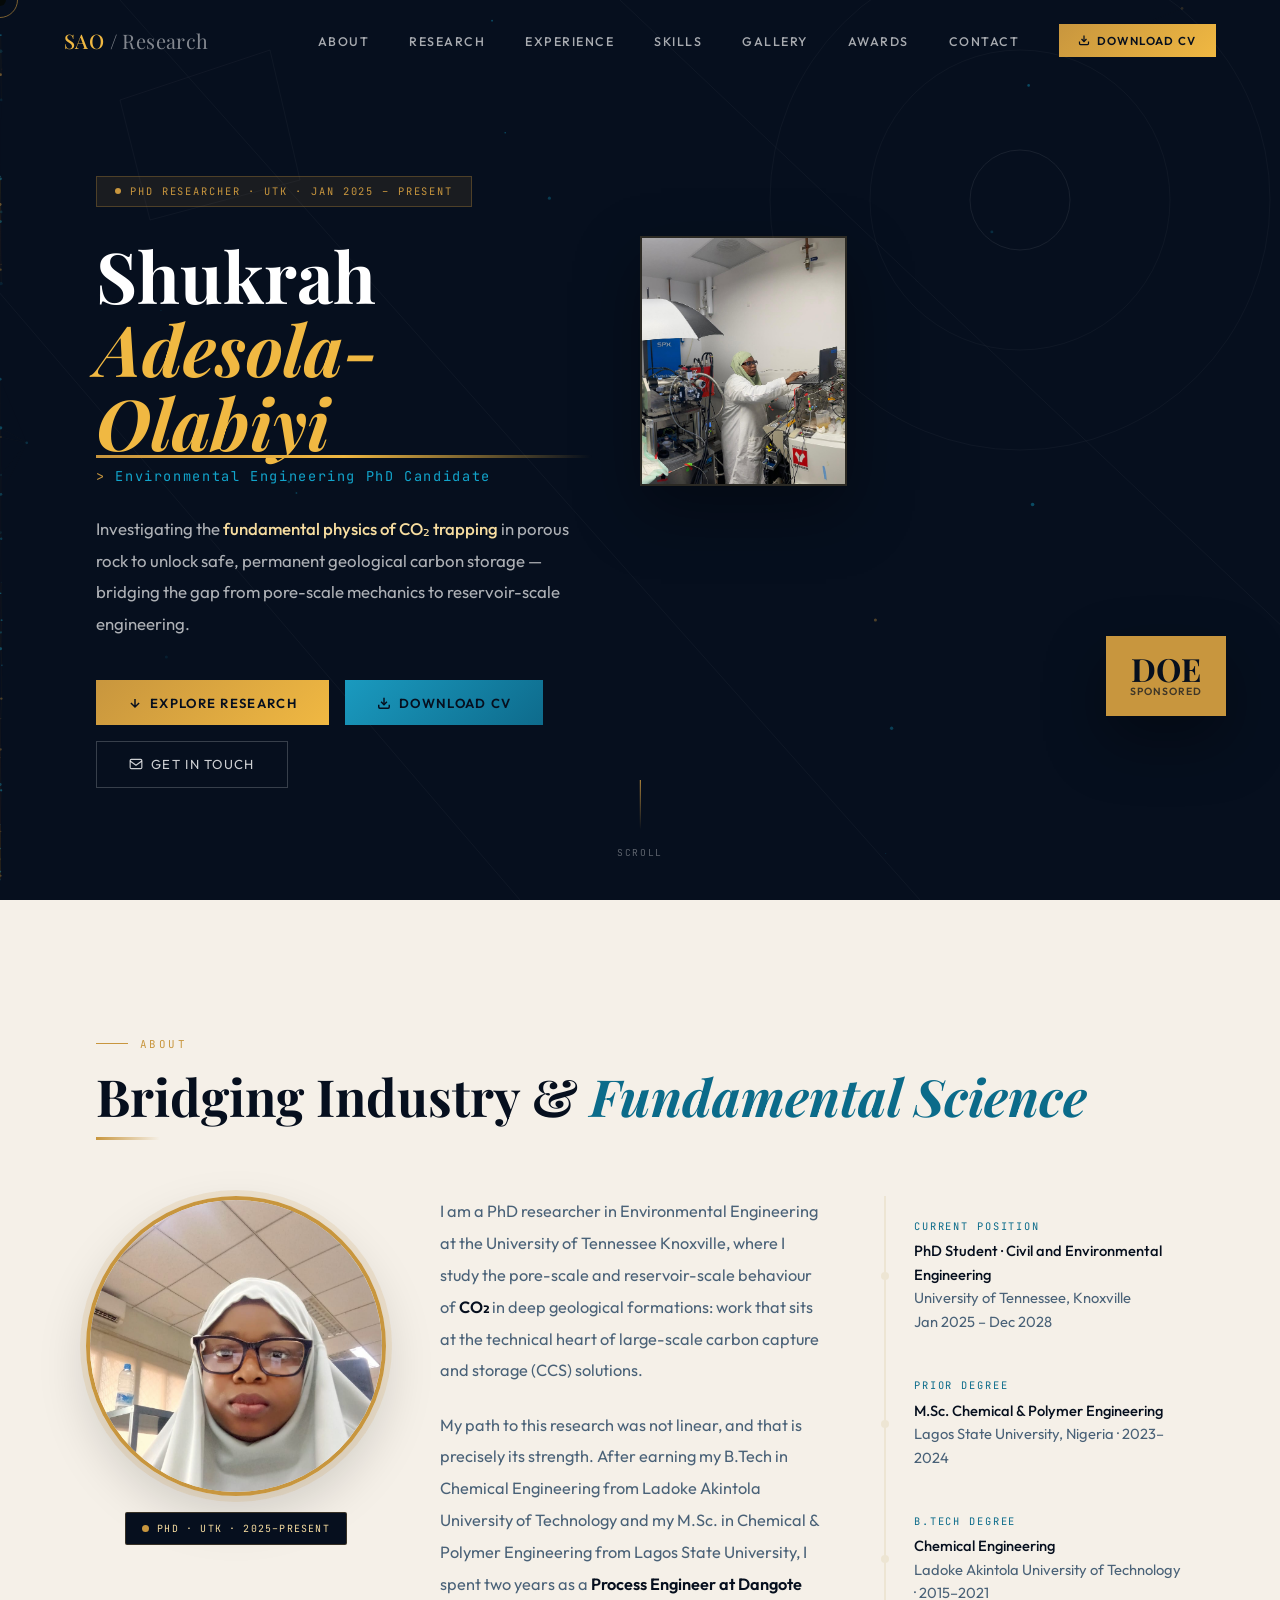
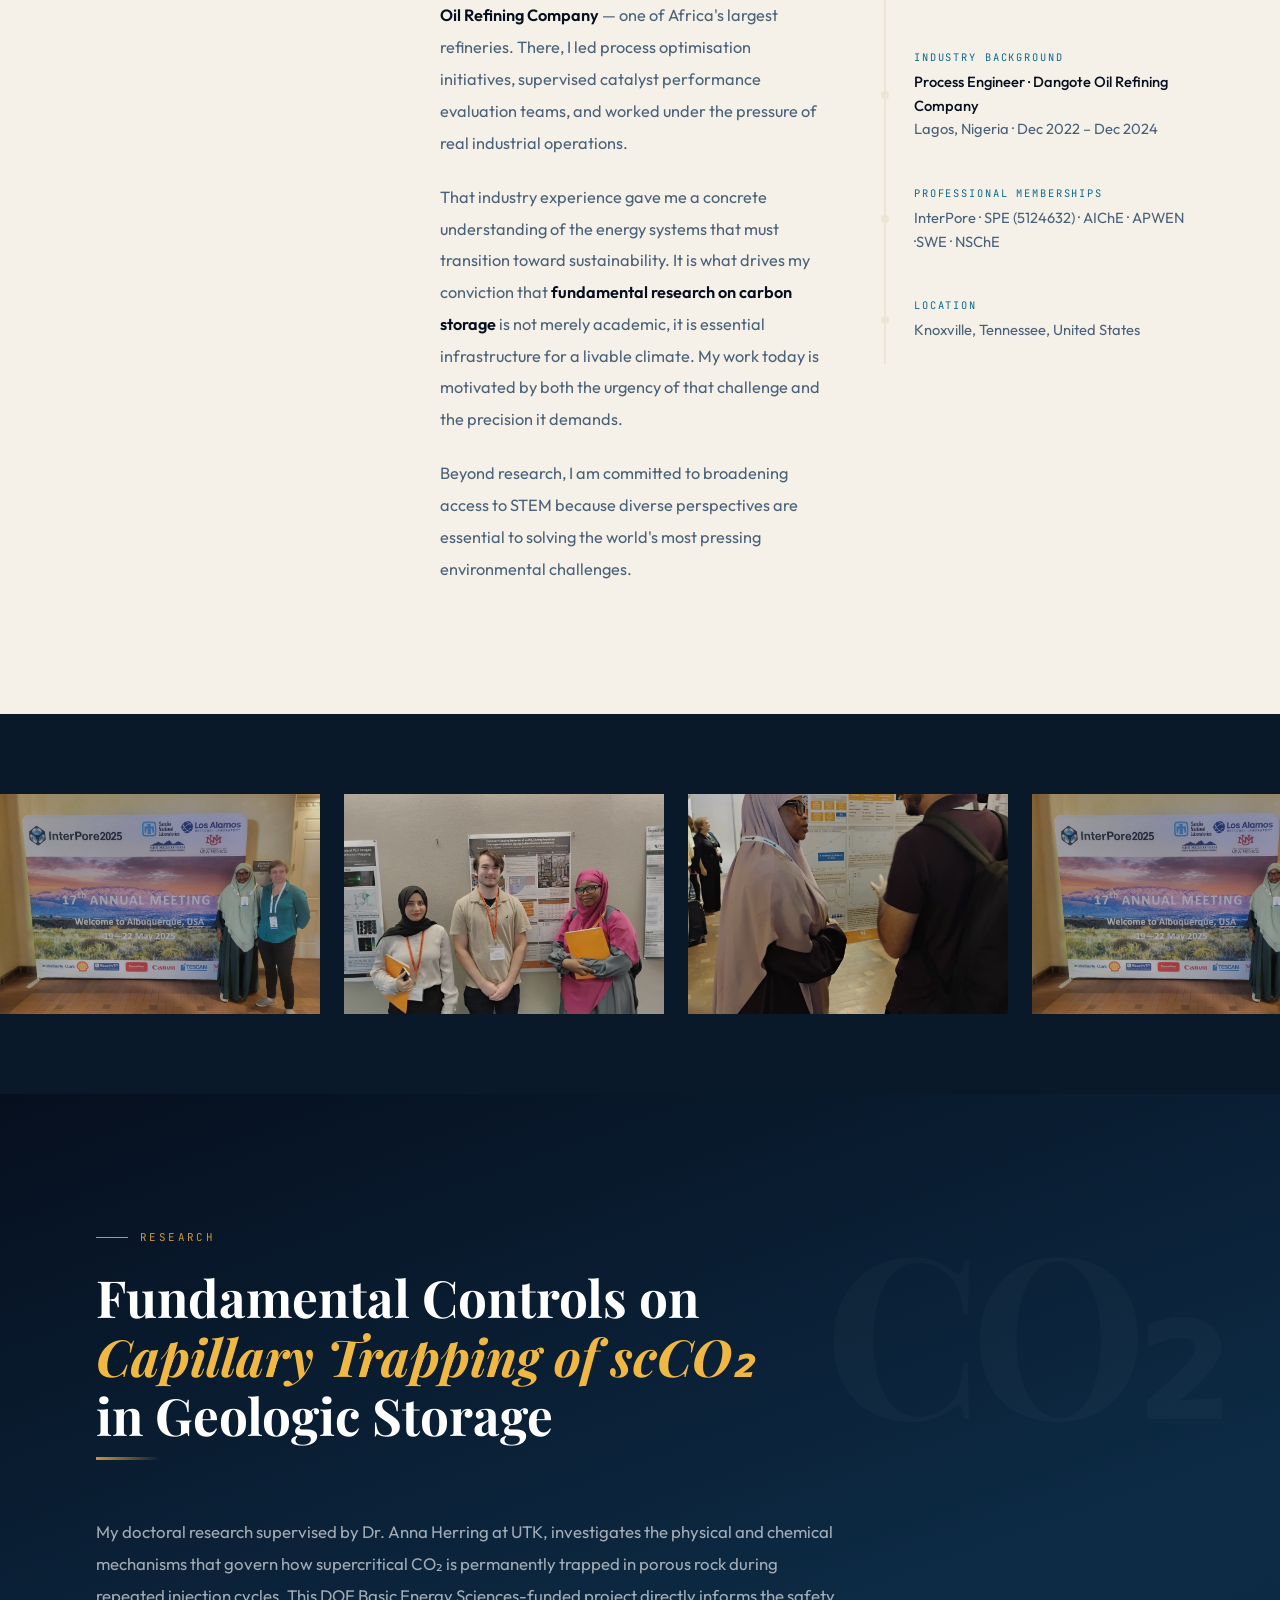
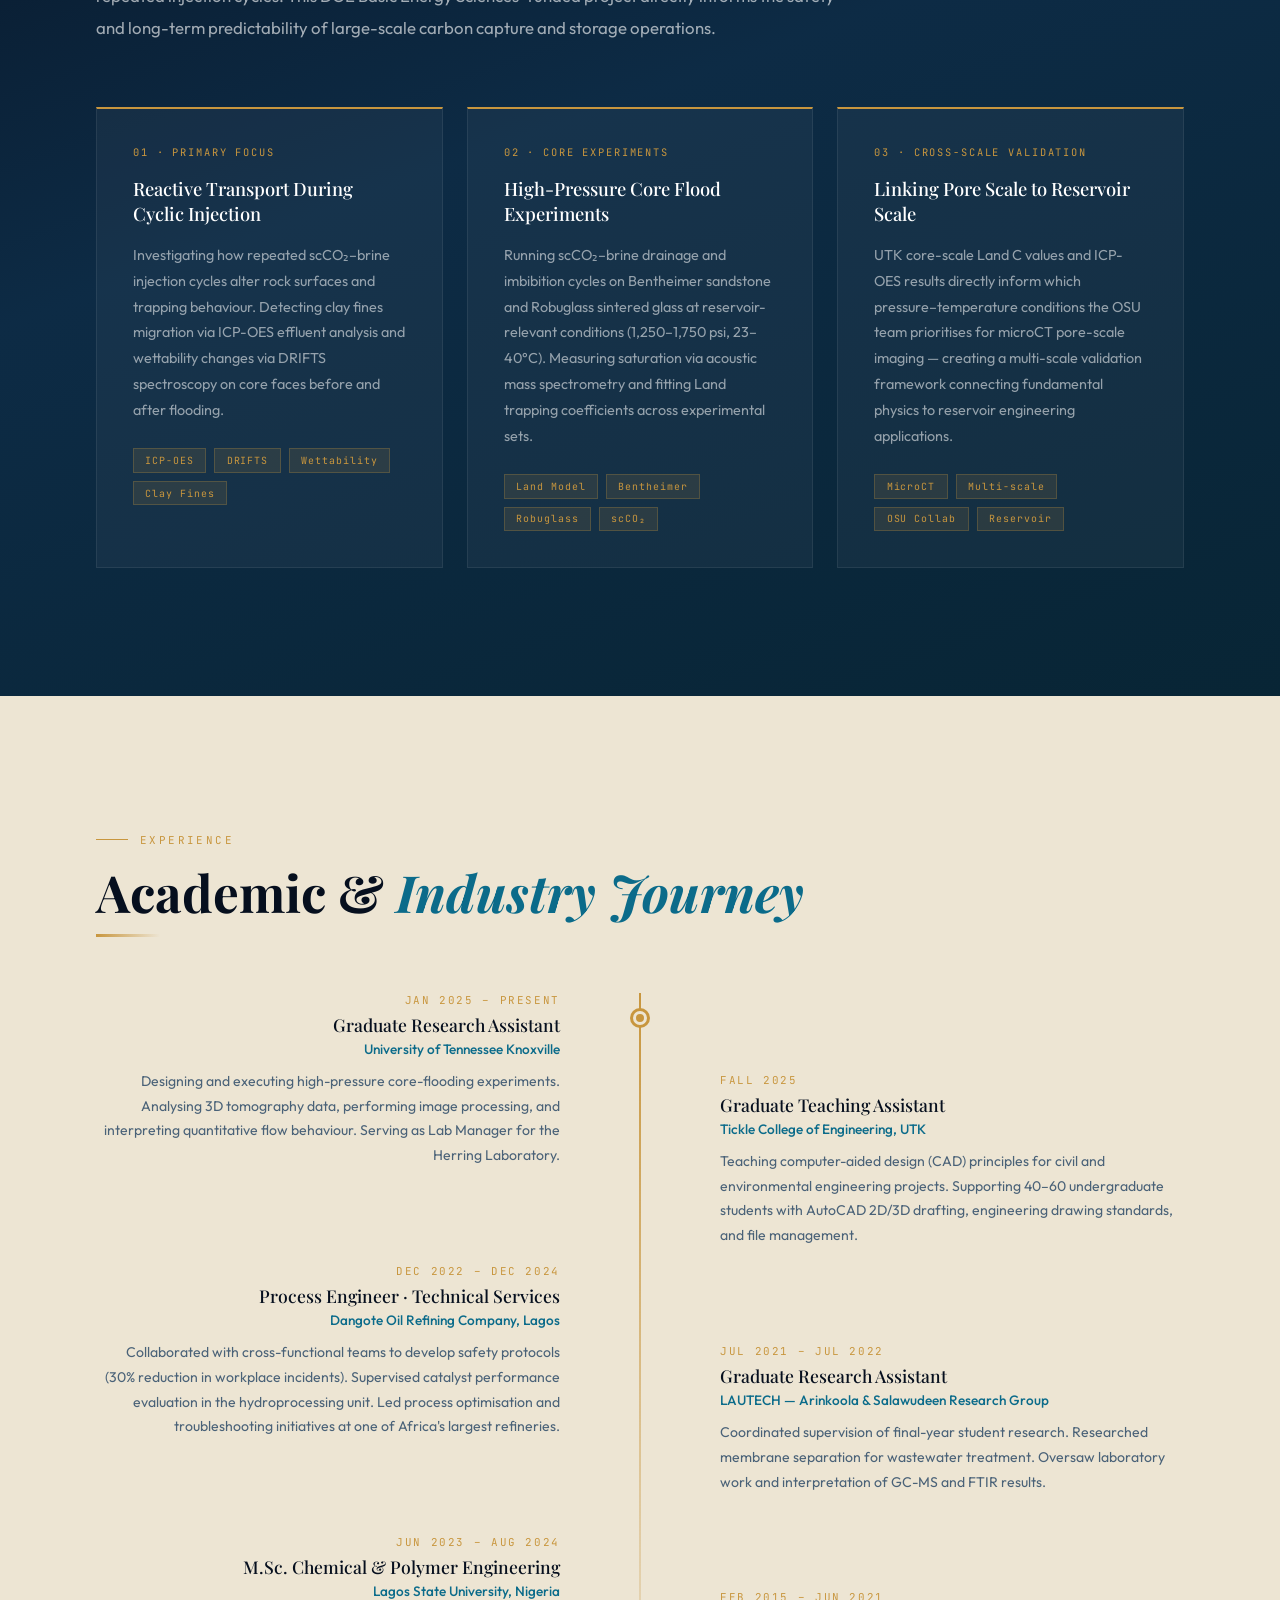
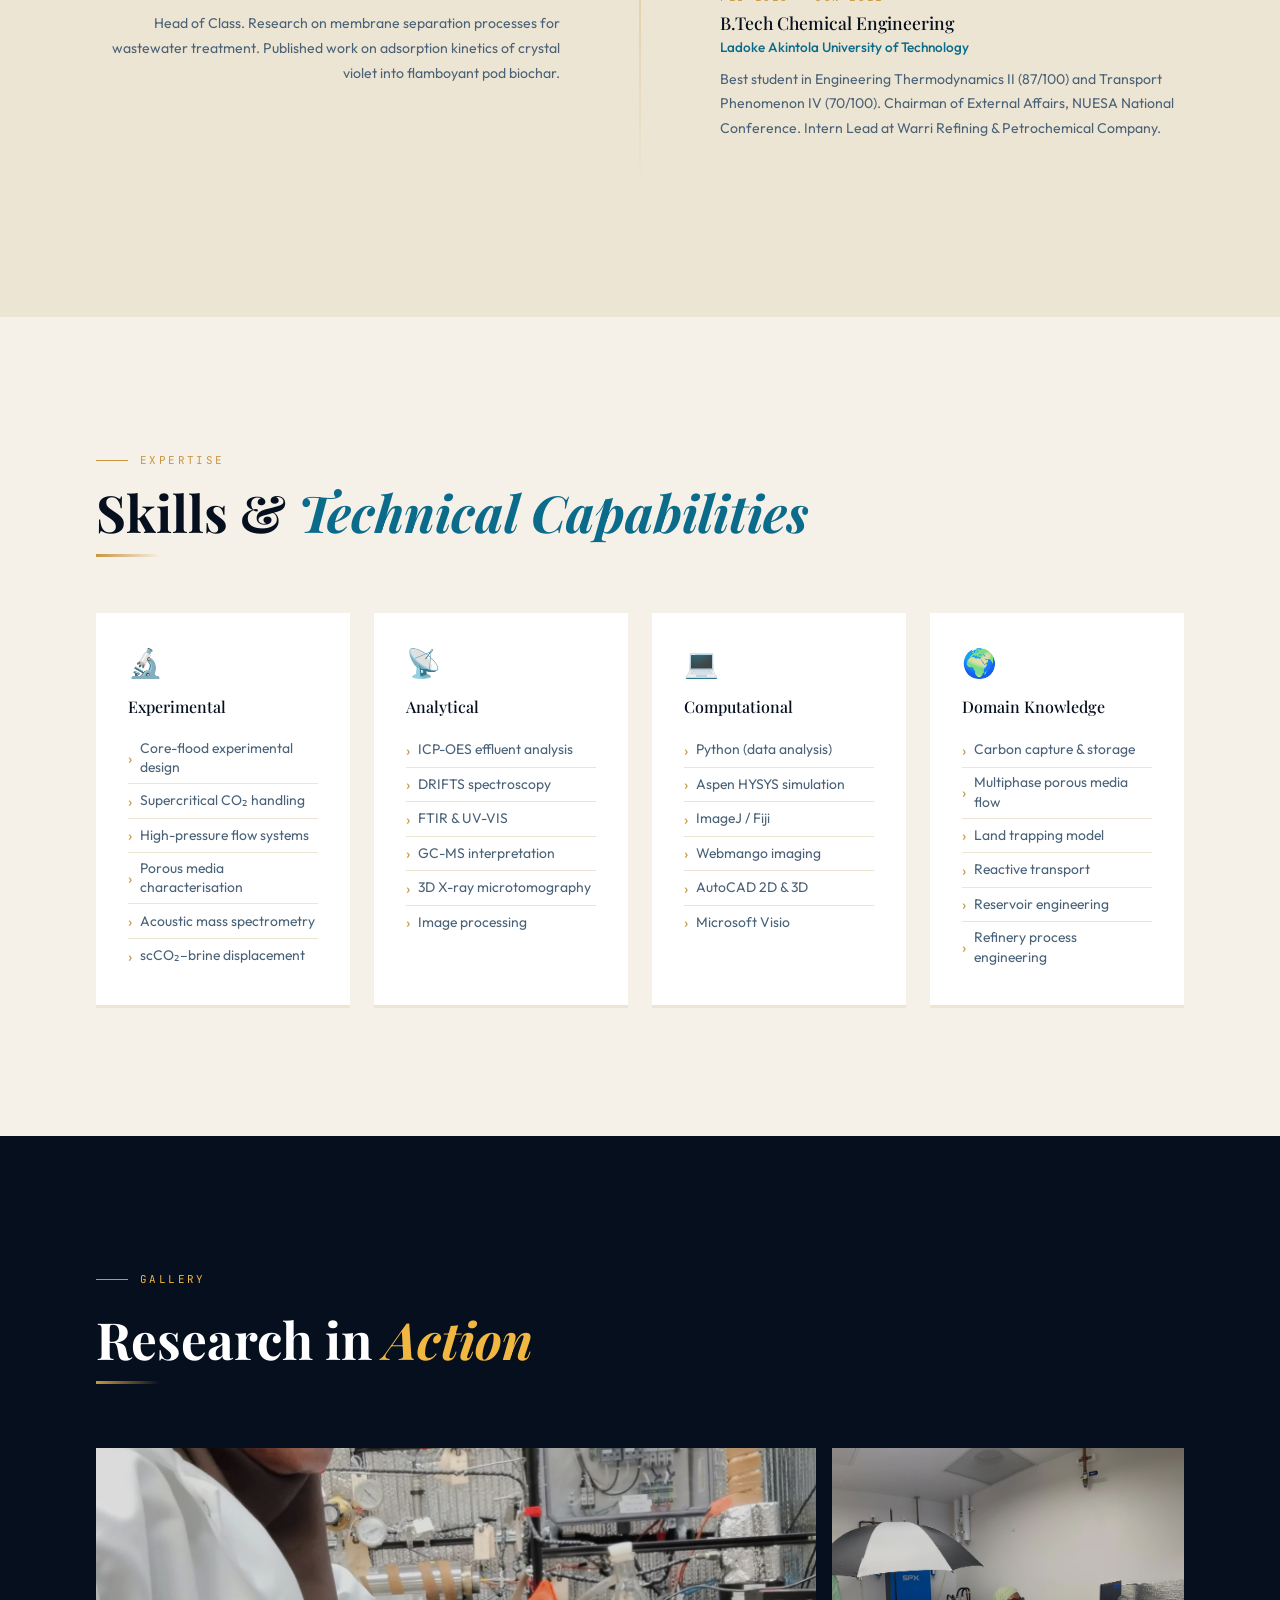
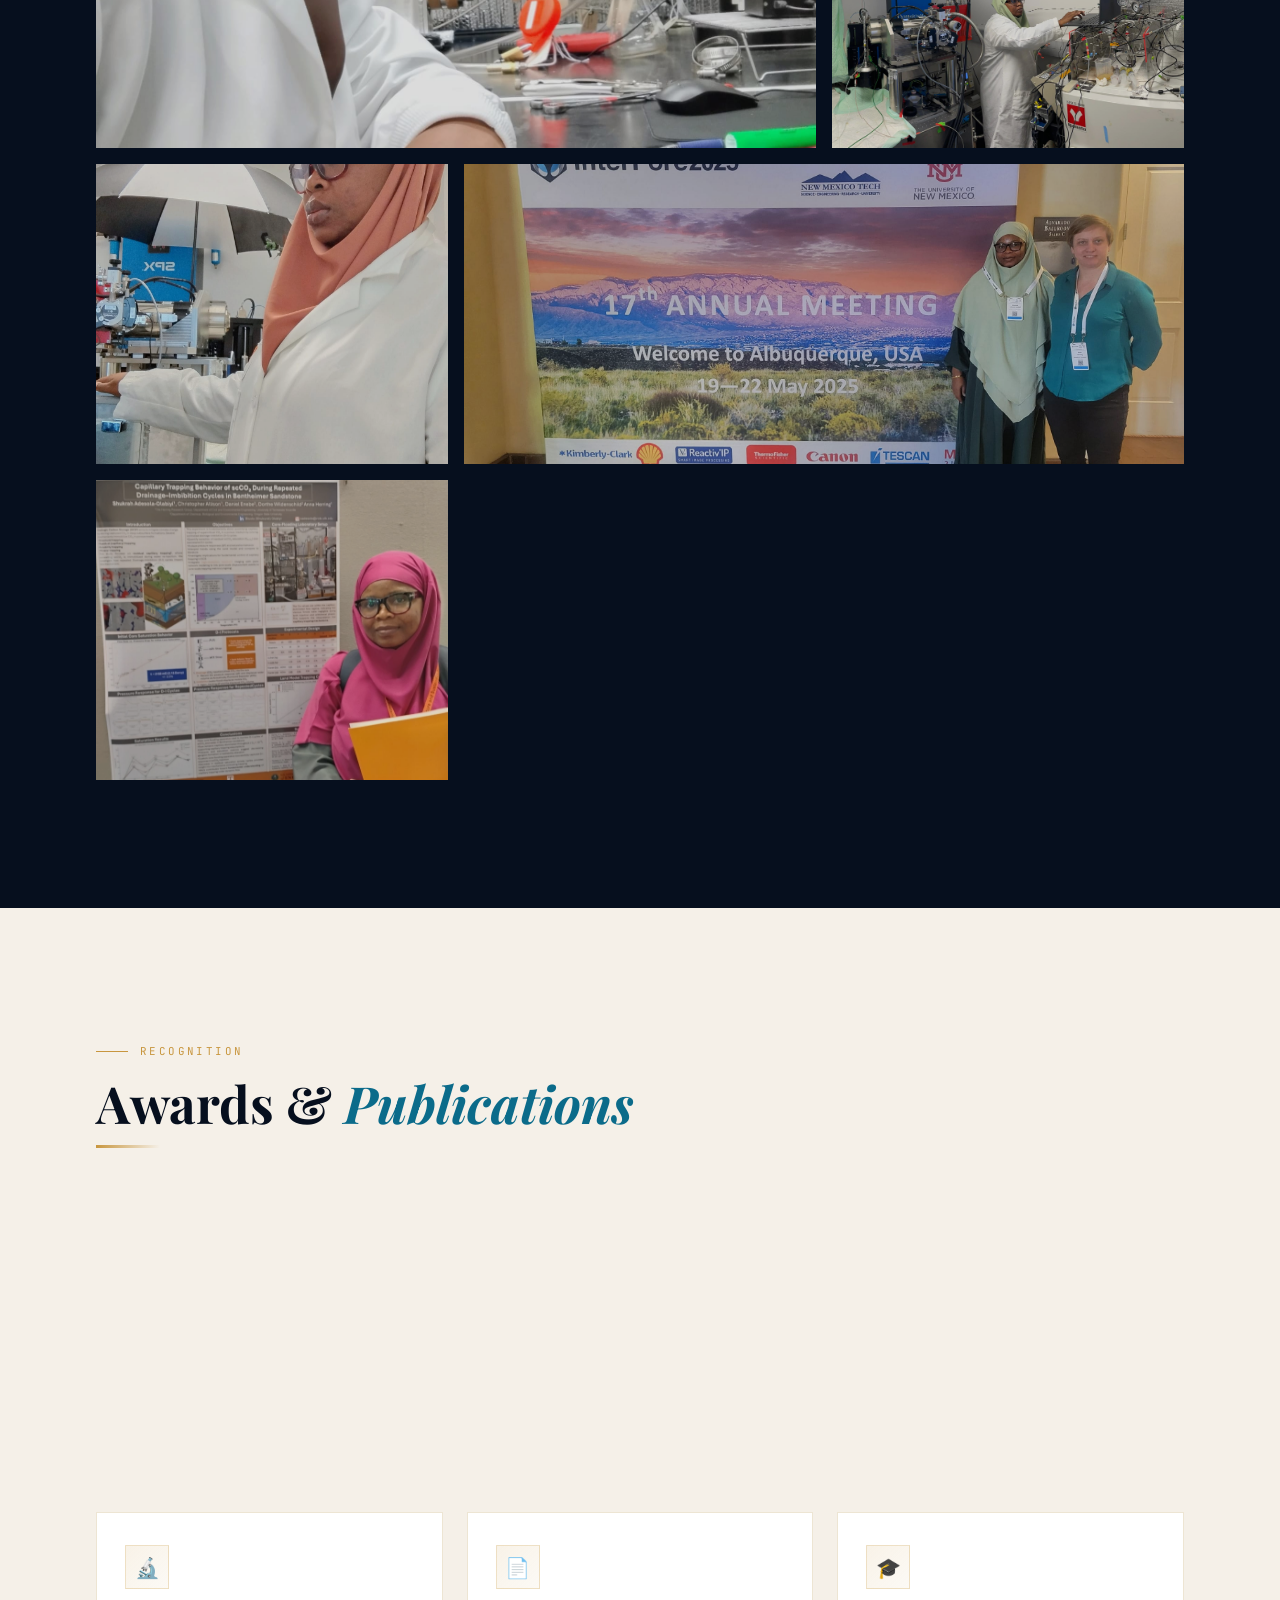
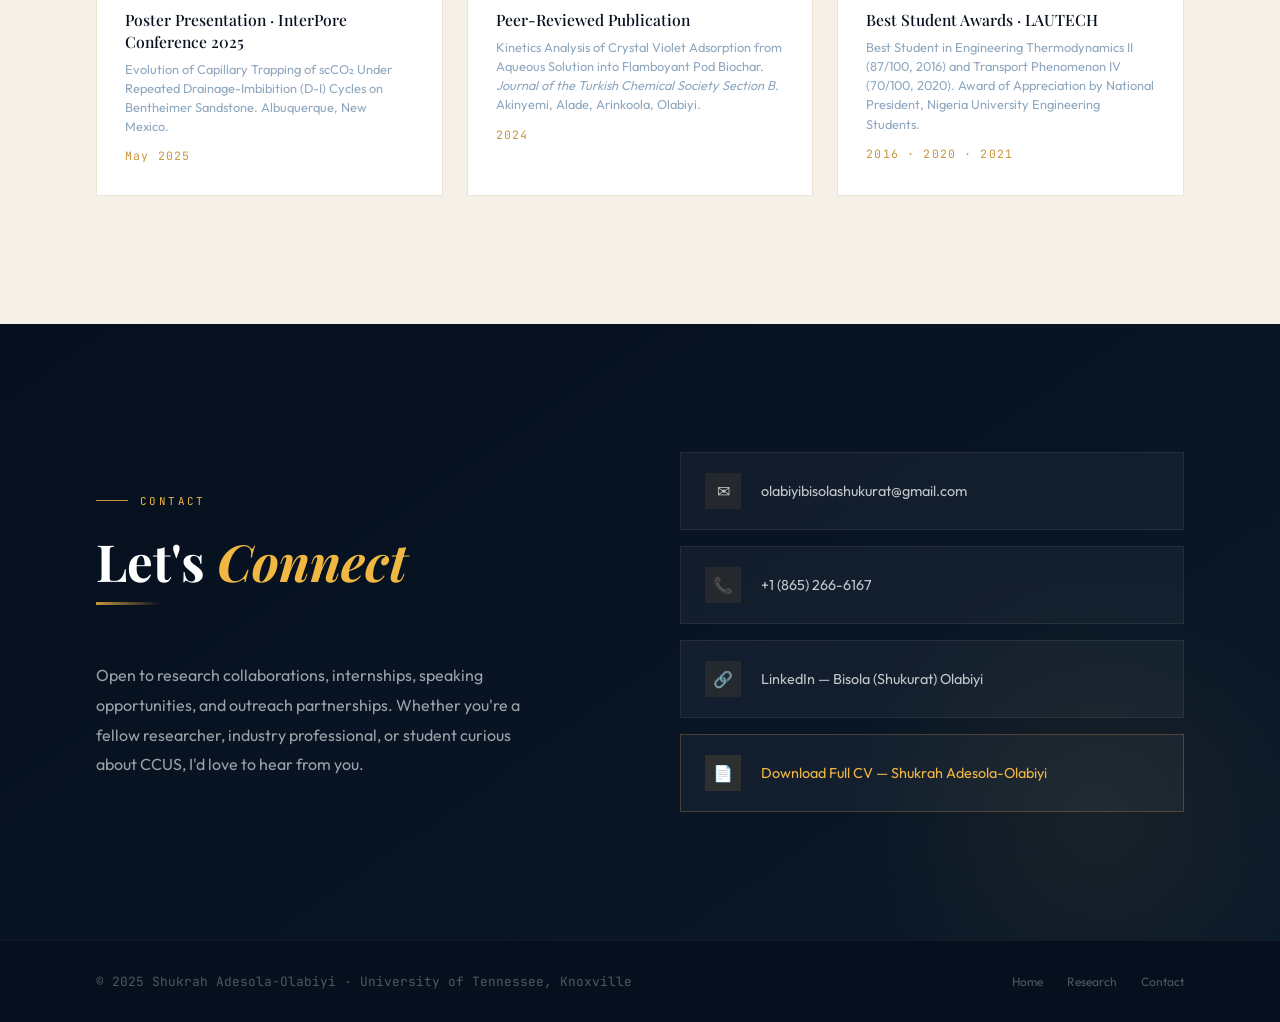
==== index.html @ 3fca5d6c "Update index.html" ====
<!DOCTYPE html>
<html lang="en">
<head>
  <meta charset="UTF-8">
  <meta name="viewport" content="width=device-width, initial-scale=1.0">
  <title>Shukrah Adesola-Olabiyi — Environmental Engineering PhD</title>
  <meta name="description" content="PhD researcher at University of Tennessee Knoxville investigating Carbon Capture & Storage — supercritical CO₂ capillary trapping in porous media.">
  <meta name="keywords" content="Shukrah Adesola-Olabiyi, Civil and Environmental Engineering, CCUS, Geologic Carbon Storage, Subsurface and Multiphase Flow Physics  PhD, UTK">

  <!-- Open Graph -->
  <meta property="og:title" content="Shukrah Adesola-Olabiyi - Civil and Environmental Engineering PhD">
  <meta property="og:description" content="PhD researcher at UTK investigating CO₂ Trapping and Rock Surface Chemistry (Fines Migration?Mineralogy).">
  <meta property="og:type" content="website">

  <link rel="stylesheet" href="assets/css/style.css">
</head>
<body>

  <!-- CUSTOM CURSOR -->
  <div class="cursor"></div>
  <div class="cursor-follower"></div>

  <!-- PRELOADER -->
  <div id="preloader">
    <div class="preloader-text">Shukrah Adesola-Olabiyi</div>
    <div class="preloader-bar"></div>
  </div>

  <!-- LIGHTBOX -->
  <div class="lightbox" id="lightbox">
    <div class="lightbox-close">✕</div>
    <img src="" alt="Gallery photo">
  </div>

  <!-- ── NAVIGATION ──────────────────────────────────────── -->
  <nav>
    <a class="nav-logo" href="#home">SAO <span>/ Research</span></a>
    <ul class="nav-links">
      <li><a href="#about">About</a></li>
      <li><a href="#research">Research</a></li>
      <li><a href="#experience">Experience</a></li>
      <li><a href="#skills">Skills</a></li>
      <li><a href="#gallery">Gallery</a></li>
      <li><a href="#recognition">Awards</a></li>
      <li><a href="#contact">Contact</a></li>
      <li>
        <a href="assets/Shukrah_Adesola-Olabiyi_CV.pdf" download="Shukrah_Adesola-Olabiyi_CV.pdf" class="nav-cv">
          <svg width="12" height="12" viewBox="0 0 24 24" fill="none" stroke="currentColor" stroke-width="2.5"><path d="M21 15v4a2 2 0 0 1-2 2H5a2 2 0 0 1-2-2v-4"/><polyline points="7 10 12 15 17 10"/><line x1="12" y1="15" x2="12" y2="3"/></svg>
          Download CV
        </a>
      </li>
    </ul>
    <div class="hamburger">
      <span></span><span></span><span></span>
    </div>
  </nav>

  <!-- ── HERO ────────────────────────────────────────────── -->
  <section class="hero" id="home">
    <canvas id="particles-canvas"></canvas>

    <!-- Geometric background SVG -->
    <div class="hero-geo">
      <svg viewBox="0 0 1440 900" preserveAspectRatio="xMidYMid slice" xmlns="http://www.w3.org/2000/svg">
        <line x1="0" y1="200" x2="600" y2="900" stroke="white" stroke-width="0.5"/>
        <line x1="200" y1="0" x2="1000" y2="900" stroke="white" stroke-width="0.5"/>
        <line x1="700" y1="0" x2="1440" y2="700" stroke="white" stroke-width="0.5"/>
        <circle cx="1100" cy="200" r="250" fill="none" stroke="white" stroke-width="0.5"/>
        <circle cx="1100" cy="200" r="150" fill="none" stroke="white" stroke-width="0.5"/>
        <circle cx="1100" cy="200" r="50" fill="none" stroke="white" stroke-width="1"/>
        <polygon points="200,100 350,50 380,180 230,220" fill="none" stroke="white" stroke-width="0.5"/>
      </svg>
    </div>

    <!-- LEFT CONTENT -->
    <div class="hero-left">
      <div class="hero-badge">
        <span class="hero-badge-dot"></span>
        <span>PhD Researcher · UTK · Jan 2025 – Present</span>
      </div>
      <h1 class="hero-name">
        Shukrah<br>
        <em class="hero-name-highlight">Adesola-Olabiyi</em>
      </h1>
      <div class="hero-role">Environmental Engineering PhD Candidate</div>
      <p class="hero-desc">
        Investigating the <strong>fundamental physics of CO₂ trapping</strong> in porous rock to unlock safe, permanent geological carbon storage — bridging the gap from pore-scale mechanics to reservoir-scale engineering.
      </p>
      <div class="hero-cta">
        <a href="#research" class="btn-gold">
          <svg width="14" height="14" viewBox="0 0 24 24" fill="none" stroke="currentColor" stroke-width="2.5"><path d="M12 5v14M5 12l7 7 7-7"/></svg>
          Explore Research
        </a>
        <a href="assets/Shukrah_Adesola-Olabiyi_CV.pdf" download="Shukrah_Adesola-Olabiyi_CV.pdf" class="btn-gold" style="background: linear-gradient(135deg, #1A9ABF, #0E6B8C);">
          <svg width="14" height="14" viewBox="0 0 24 24" fill="none" stroke="currentColor" stroke-width="2.5"><path d="M21 15v4a2 2 0 0 1-2 2H5a2 2 0 0 1-2-2v-4"/><polyline points="7 10 12 15 17 10"/><line x1="12" y1="15" x2="12" y2="3"/></svg>
          Download CV
        </a>
        <a href="mailto:olabiyibisolashukurat@gmail.com" class="btn-ghost">
          <svg width="14" height="14" viewBox="0 0 24 24" fill="none" stroke="currentColor" stroke-width="2"><rect x="2" y="4" width="20" height="16" rx="2"/><path d="m22 7-10 7L2 7"/></svg>
          Get in Touch
        </a>
      </div>
    </div>

    <!-- RIGHT — PHOTO MOSAIC -->
    <div class="hero-right">
      <div class="photo-mosaic">
        <div class="mosaic-sm1">
          <img src="assets/images/lab1.jpg" alt="Shukrah working in the lab">
        </div>
        <div class="mosaic-badge">
          <div class="mosaic-badge-num">DOE</div>
          <div class="mosaic-badge-label">Sponsored</div>
        </div>
      </div>
    </div>

    <!-- Scroll indicator -->
    <div class="scroll-hint">
      <div class="scroll-hint-line"></div>
      <span>Scroll</span>
    </div>
  </section>


  <!-- ── ABOUT ────────────────────────────────────────────── -->
  <section class="section" id="about">
    <div class="section-label"><span>About</span></div>
    <h2 class="section-h">Bridging Industry &amp; <em>Fundamental Science</em></h2>
    <div class="divider"></div>

    <div class="about-layout">
      <!-- HEADSHOT COLUMN -->
      <div class="about-photo-col reveal">
        <div class="about-headshot-wrap">
          <img src="assets/images/headshot.jpg" alt="Shukrah Adesola-Olabiyi" class="about-headshot">
          <div class="about-headshot-badge">
            <span class="badge-dot"></span>
            <span>PhD · UTK · 2025–Present</span>
          </div>
        </div>
      </div>

      <div class="about-text">
        <p class="reveal">
          I am a PhD researcher in Environmental Engineering at the University of Tennessee Knoxville, where I study the pore-scale and reservoir-scale behaviour of <strong> CO₂</strong> in deep geological formations: work that sits at the technical heart of large-scale carbon capture and storage (CCS) solutions.
        </p>
        <p class="reveal reveal-delay-1">
          My path to this research was not linear, and that is precisely its strength. After earning my B.Tech in Chemical Engineering from Ladoke Akintola University of Technology and my M.Sc. in Chemical &amp; Polymer Engineering from Lagos State University, I spent two years as a <strong>Process Engineer at Dangote Oil Refining Company</strong> — one of Africa's largest refineries. There, I led process optimisation initiatives, supervised catalyst performance evaluation teams, and worked under the pressure of real industrial operations.
        </p>
        <p class="reveal reveal-delay-2">
          That industry experience gave me a concrete understanding of the energy systems that must transition toward sustainability. It is what drives my conviction that <strong>fundamental research on carbon storage</strong> is not merely academic, it is essential infrastructure for a livable climate. My work today is motivated by both the urgency of that challenge and the precision it demands.
        </p>
        <p class="reveal reveal-delay-3">
          Beyond research, I am committed to broadening access to STEM because diverse perspectives are essential to solving the world's most pressing environmental challenges.
        </p>
      </div>

      <div class="about-aside">
        <div class="aside-card reveal reveal-delay-1">
          <div class="aside-label">Current Position</div>
          <div class="aside-val"><strong>PhD Student · Civil and Environmental Engineering</strong><br>University of Tennessee, Knoxville<br>Jan 2025 – Dec 2028</div>
        </div>
        <div class="aside-card reveal reveal-delay-2">
          <div class="aside-label">Prior Degree</div>
          <div class="aside-val"><strong>M.Sc. Chemical &amp; Polymer Engineering</strong><br>Lagos State University, Nigeria · 2023–2024</div>
        </div>
        <div class="aside-card reveal reveal-delay-3">
          <div class="aside-label">B.Tech Degree</div>
          <div class="aside-val"><strong>Chemical Engineering</strong><br>Ladoke Akintola University of Technology · 2015–2021</div>
        </div>
        <div class="aside-card reveal reveal-delay-4">
          <div class="aside-label">Industry Background</div>
          <div class="aside-val"><strong>Process Engineer · Dangote Oil Refining Company</strong><br>Lagos, Nigeria · Dec 2022 – Dec 2024</div>
        </div>
        <div class="aside-card reveal reveal-delay-4">
          <div class="aside-label">Professional Memberships</div>
          <div class="aside-val">InterPore · SPE (5124632) · AIChE · APWEN ·SWE · NSChE</div>
        </div>
        <div class="aside-card reveal reveal-delay-4">
          <div class="aside-label">Location</div>
          <div class="aside-val">Knoxville, Tennessee, United States</div>
        </div>
      </div>
    </div>
  </section>


  <!-- ── GALLERY MARQUEE STRIP ──────────────────────────── -->
  <div class="gallery-strip">
    <div class="gallery-track">
      <div class="gallery-item"><img src="assets/images/interpore.jpg" alt="InterPore 2025"></div>
      <div class="gallery-item"><img src="assets/images/conference3.jpg" alt="Conference discussion"></div>
      <div class="gallery-item"><img src="assets/images/poster_discussion.jpg" alt="Poster Q&amp;A"></div>
    </div>
  </div>


  <!-- ── RESEARCH ─────────────────────────────────────────── -->
  <div class="research-section" id="research">
    <div class="research-inner">
      <div class="section-label" style="--gold: #C8963E;"><span style="color:var(--gold); font-family:'JetBrains Mono',monospace; font-size:0.68rem; letter-spacing:0.22em; text-transform:uppercase;">Research</span></div>
      <h2 class="section-h light" style="margin-top:0.5rem;">Fundamental Controls on<br><em>Capillary Trapping of scCO₂</em><br>in Geologic Storage</h2>
      <div class="divider"></div>

      <p class="research-intro reveal">
        My doctoral research supervised by Dr. Anna Herring at UTK, investigates the physical and chemical mechanisms that govern how supercritical CO₂ is permanently trapped in porous rock during repeated injection cycles. This DOE Basic Energy Sciences-funded project directly informs the safety and long-term predictability of large-scale carbon capture and storage operations.
      </p>

      <div class="research-cards">
        <div class="r-card reveal reveal-delay-1">
          <span class="r-num">01 · Primary Focus</span>
          <div class="r-title">Reactive Transport During Cyclic Injection</div>
          <p class="r-body">Investigating how repeated scCO₂–brine injection cycles alter rock surfaces and trapping behaviour. Detecting clay fines migration via ICP-OES effluent analysis and wettability changes via DRIFTS spectroscopy on core faces before and after flooding.</p>
          <div class="r-tags">
            <span class="r-tag">ICP-OES</span>
            <span class="r-tag">DRIFTS</span>
            <span class="r-tag">Wettability</span>
            <span class="r-tag">Clay Fines</span>
          </div>
        </div>

        <div class="r-card reveal reveal-delay-2">
          <span class="r-num">02 · Core Experiments</span>
          <div class="r-title">High-Pressure Core Flood Experiments</div>
          <p class="r-body">Running scCO₂–brine drainage and imbibition cycles on Bentheimer sandstone and Robuglass sintered glass at reservoir-relevant conditions (1,250–1,750 psi, 23–40°C). Measuring saturation via acoustic mass spectrometry and fitting Land trapping coefficients across experimental sets.</p>
          <div class="r-tags">
            <span class="r-tag">Land Model</span>
            <span class="r-tag">Bentheimer</span>
            <span class="r-tag">Robuglass</span>
            <span class="r-tag">scCO₂</span>
          </div>
        </div>

        <div class="r-card reveal reveal-delay-3">
          <span class="r-num">03 · Cross-Scale Validation</span>
          <div class="r-title">Linking Pore Scale to Reservoir Scale</div>
          <p class="r-body">UTK core-scale Land C values and ICP-OES results directly inform which pressure–temperature conditions the OSU team prioritises for microCT pore-scale imaging — creating a multi-scale validation framework connecting fundamental physics to reservoir engineering applications.</p>
          <div class="r-tags">
            <span class="r-tag">MicroCT</span>
            <span class="r-tag">Multi-scale</span>
            <span class="r-tag">OSU Collab</span>
            <span class="r-tag">Reservoir</span>
          </div>
        </div>
      </div>
    </div>
  </div>


  <!-- ── EXPERIENCE TIMELINE ──────────────────────────────── -->
  <div class="timeline-section" id="experience">
    <div class="timeline-inner">
      <div class="section-label"><span>Experience</span></div>
      <h2 class="section-h">Academic &amp; <em>Industry Journey</em></h2>
      <div class="divider"></div>

      <div class="timeline">
        <!-- LEFT items -->
        <div>
          <div class="timeline-item-left reveal">
            <div class="t-date">Jan 2025 – Present</div>
            <div class="t-title">Graduate Research Assistant</div>
            <div class="t-org">University of Tennessee Knoxville</div>
            <p class="t-desc">Designing and executing high-pressure core-flooding experiments. Analysing 3D tomography data, performing image processing, and interpreting quantitative flow behaviour. Serving as Lab Manager for the Herring Laboratory.</p>
          </div>
          <div class="timeline-item-left reveal reveal-delay-2" style="margin-top:3rem;">
            <div class="t-date">Dec 2022 – Dec 2024</div>
            <div class="t-title">Process Engineer · Technical Services</div>
            <div class="t-org">Dangote Oil Refining Company, Lagos</div>
            <p class="t-desc">Collaborated with cross-functional teams to develop safety protocols (30% reduction in workplace incidents). Supervised catalyst performance evaluation in the hydroprocessing unit. Led process optimisation and troubleshooting initiatives at one of Africa's largest refineries.</p>
          </div>
          <div class="timeline-item-left reveal reveal-delay-2" style="margin-top:3rem;">
            <div class="t-date">Jun 2023 – Aug 2024</div>
            <div class="t-title">M.Sc. Chemical &amp; Polymer Engineering</div>
            <div class="t-org">Lagos State University, Nigeria</div>
            <p class="t-desc">Head of Class. Research on membrane separation processes for wastewater treatment. Published work on adsorption kinetics of crystal violet into flamboyant pod biochar.</p>
          </div>
        </div>

        <!-- CENTER LINE -->
        <div class="timeline-center-line"><div class="timeline-dot" style="top:18px;"></div></div>

        <!-- RIGHT items -->
        <div>
          <div class="timeline-item-right reveal reveal-delay-1" style="margin-top:5rem;">
            <div class="t-date">Fall 2025</div>
            <div class="t-title">Graduate Teaching Assistant</div>
            <div class="t-org">Tickle College of Engineering, UTK</div>
            <p class="t-desc">Teaching computer-aided design (CAD) principles for civil and environmental engineering projects. Supporting 40–60 undergraduate students with AutoCAD 2D/3D drafting, engineering drawing standards, and file management.</p>
          </div>
          <div class="timeline-item-right reveal reveal-delay-3" style="margin-top:3rem;">
            <div class="t-date">Jul 2021 – Jul 2022</div>
            <div class="t-title">Graduate Research Assistant</div>
            <div class="t-org">LAUTECH — Arinkoola &amp; Salawudeen Research Group</div>
            <p class="t-desc">Coordinated supervision of final-year student research. Researched membrane separation for wastewater treatment. Oversaw laboratory work and interpretation of GC-MS and FTIR results.</p>
          </div>
          <div class="timeline-item-right reveal reveal-delay-3" style="margin-top:3rem;">
            <div class="t-date">Feb 2015 – Jun 2021</div>
            <div class="t-title">B.Tech Chemical Engineering</div>
            <div class="t-org">Ladoke Akintola University of Technology</div>
            <p class="t-desc">Best student in Engineering Thermodynamics II (87/100) and Transport Phenomenon IV (70/100). Chairman of External Affairs, NUESA National Conference. Intern Lead at Warri Refining &amp; Petrochemical Company.</p>
          </div>
        </div>
      </div>
    </div>
  </div>


  <!-- ── SKILLS ────────────────────────────────────────────── -->
  <section class="section" id="skills">
    <div class="section-label"><span>Expertise</span></div>
    <h2 class="section-h">Skills &amp; <em>Technical Capabilities</em></h2>
    <div class="divider"></div>

    <div class="skills-grid">
      <div class="skill-block reveal reveal-delay-1">
        <div class="skill-icon">🔬</div>
        <div class="skill-block-title">Experimental</div>
        <ul class="skill-items">
          <li>Core-flood experimental design</li>
          <li>Supercritical CO₂ handling</li>
          <li>High-pressure flow systems</li>
          <li>Porous media characterisation</li>
          <li>Acoustic mass spectrometry</li>
          <li>scCO₂–brine displacement</li>
        </ul>
      </div>

      <div class="skill-block reveal reveal-delay-2">
        <div class="skill-icon">📡</div>
        <div class="skill-block-title">Analytical</div>
        <ul class="skill-items">
          <li>ICP-OES effluent analysis</li>
          <li>DRIFTS spectroscopy</li>
          <li>FTIR &amp; UV-VIS</li>
          <li>GC-MS interpretation</li>
          <li>3D X-ray microtomography</li>
          <li>Image processing</li>
        </ul>
      </div>

      <div class="skill-block reveal reveal-delay-3">
        <div class="skill-icon">💻</div>
        <div class="skill-block-title">Computational</div>
        <ul class="skill-items">
          <li>Python (data analysis)</li>
          <li>Aspen HYSYS simulation</li>
          <li>ImageJ / Fiji</li>
          <li>Webmango imaging</li>
          <li>AutoCAD 2D &amp; 3D</li>
          <li>Microsoft Visio</li>
        </ul>
      </div>

      <div class="skill-block reveal reveal-delay-4">
        <div class="skill-icon">🌍</div>
        <div class="skill-block-title">Domain Knowledge</div>
        <ul class="skill-items">
          <li>Carbon capture &amp; storage</li>
          <li>Multiphase porous media flow</li>
          <li>Land trapping model</li>
          <li>Reactive transport</li>
          <li>Reservoir engineering</li>
          <li>Refinery process engineering</li>
        </ul>
      </div>
    </div>
  </section>


  <!-- ── PHOTO GALLERY ─────────────────────────────────────── -->
  <div class="photo-grid-section" id="gallery">
    <div class="photo-inner">
      <div class="section-label"><span style="color:var(--gold-lt);font-family:'JetBrains Mono',monospace;font-size:0.68rem;letter-spacing:0.22em;text-transform:uppercase;">Gallery</span></div>
      <h2 class="section-h light" style="margin-top:0.5rem;">Research in <em>Action</em></h2>
      <div class="divider"></div>

      <div class="photo-masonry">
        <!-- Photo 1: HPCF Experiment Herring Lab UTK — wide span -->
        <div class="p-item" data-caption="HPCF Experiment — Herring Lab, UTK">
          <img src="assets/images/hpcf_utk.jpg" alt="HPCF Experiment at Herring Lab UTK">
        </div>

        <!-- Photo 2: HPCF microCT OSU -->
        <div class="p-item" data-caption="HPCF microCT Experiment — Oregon State University (OSU)">
          <img src="assets/images/hpcf_osu1.jpg" alt="HPCF microCT experiment at OSU">
        </div>

        <!-- Photo 3: HPCF MicroCT OSU (second) -->
        <div class="p-item" data-caption="HPCF microCT Experiment — Oregon State University (OSU)">
          <img src="assets/images/hpcf_osu2.jpg" alt="HPCF MicroCT setup at OSU">
        </div>

        <!-- Photo 4: InterPore Conference 2025 — wide span -->
        <div class="p-item" data-caption="InterPore Conference 2025 — Albuquerque, New Mexico, USA">
          <img src="assets/images/interpore2025.jpg" alt="InterPore 2025 Annual Meeting New Mexico">
        </div>

        <!-- Photo 5: ISSE Conference 2025 UTK -->
        <div class="p-item" data-caption="ISSE Conference 2025 — University of Tennessee, Knoxville">
          <img src="assets/images/isse2025.jpg" alt="ISSE Conference 2025 UTK poster presentation">
        </div>
      </div>
    </div>
  </div>


  <!-- ── RECOGNITION ──────────────────────────────────────── -->
  <section class="section recog-section" id="recognition">
    <div class="section-label"><span>Recognition</span></div>
    <h2 class="section-h">Awards &amp; <em>Publications</em></h2>
    <div class="divider"></div>

    <div class="recog-grid">
      <div class="award-card reveal reveal-delay-1">
        <div class="award-icon">🏆</div>
        <div class="award-title">NSF Travel Grant · InterPore Conference 2025</div>
        <div class="award-sub">Awarded by the National Science Foundation to support attendance and presentation at the International Society for Porous Media Annual Meeting, Albuquerque, USA.</div>
        <div class="award-year">2025</div>
      </div>

      <div class="award-card reveal reveal-delay-2">
        <div class="award-icon">⭐</div>
        <div class="award-title">Best Student Poster Nomination · InterPore 2025</div>
        <div class="award-sub">Nominated for Best Student Poster at the 17th Annual InterPore Meeting for work on capillary trapping of scCO₂ in Bentheimer sandstone.</div>
        <div class="award-year">2025</div>
      </div>

      <div class="award-card reveal reveal-delay-3">
        <div class="award-icon">📋</div>
        <div class="award-title">Poster Presentation · ISSE UTK Conference</div>
        <div class="award-sub">Capillary Trapping Behaviour of scCO₂ During Repeated Drainage–Imbibition Cycles in Bentheimer Sandstone. University of Tennessee Knoxville.</div>
        <div class="award-year">September 2025</div>
      </div>

      <div class="award-card reveal reveal-delay-1">
        <div class="award-icon">🔬</div>
        <div class="award-title">Poster Presentation · InterPore Conference 2025</div>
        <div class="award-sub">Evolution of Capillary Trapping of scCO₂ Under Repeated Drainage-Imbibition (D-I) Cycles on Bentheimer Sandstone. Albuquerque, New Mexico.</div>
        <div class="award-year">May 2025</div>
      </div>

      <div class="award-card reveal reveal-delay-2">
        <div class="award-icon">📄</div>
        <div class="award-title">Peer-Reviewed Publication</div>
        <div class="award-sub">Kinetics Analysis of Crystal Violet Adsorption from Aqueous Solution into Flamboyant Pod Biochar. <em>Journal of the Turkish Chemical Society Section B</em>. Akinyemi, Alade, Arinkoola, Olabiyi.</div>
        <div class="award-year">2024</div>
      </div>

      <div class="award-card reveal reveal-delay-3">
        <div class="award-icon">🎓</div>
        <div class="award-title">Best Student Awards · LAUTECH</div>
        <div class="award-sub">Best Student in Engineering Thermodynamics II (87/100, 2016) and Transport Phenomenon IV (70/100, 2020). Award of Appreciation by National President, Nigeria University Engineering Students.</div>
        <div class="award-year">2016 · 2020 · 2021</div>
      </div>
    </div>
  </section>


  <!-- ── CONTACT ───────────────────────────────────────────── -->
  <div class="contact-section" id="contact">
    <div class="contact-inner">
      <div class="contact-left">
        <div class="section-label"><span style="color:var(--gold-lt);font-family:'JetBrains Mono',monospace;font-size:0.68rem;letter-spacing:0.22em;text-transform:uppercase;">Contact</span></div>
        <h2 class="section-h light" style="margin-top:0.5rem;">Let's <em>Connect</em></h2>
        <div class="divider"></div>
        <p>Open to research collaborations, internships, speaking opportunities, and outreach partnerships. Whether you're a fellow researcher, industry professional, or student curious about CCUS, I'd love to hear from you.</p>
      </div>

      <div class="contact-links reveal">
        <a href="mailto:olabiyibisolashukurat@gmail.com" class="c-link">
          <div class="c-link-icon">✉</div>
          olabiyibisolashukurat@gmail.com
        </a>
        <a href="tel:+18652666167" class="c-link">
          <div class="c-link-icon">📞</div>
          +1 (865) 266-6167
        </a>
        <!-- UPDATE: Replace # with your actual LinkedIn URL -->
        <a href="https://www.linkedin.com/in/shukrah-adesola/?lipi=urn%3Ali%3Apage%3Ad_flagship3_profile_view_base_contact_details%3Bf0in5FPpQk2UffezIQla4Q%3D%3D" target="_blank" rel="noopener" class="c-link">
          <div class="c-link-icon">🔗</div>
          LinkedIn — Bisola (Shukurat) Olabiyi
        </a>
        <a href="assets/Shukrah_Adesola-Olabiyi_CV.pdf" download="Shukrah_Adesola-Olabiyi_CV.pdf" class="c-link" style="border-color: rgba(200,150,62,0.3); color: var(--gold-lt);">
          <div class="c-link-icon" style="background: rgba(200,150,62,0.15);">📄</div>
          Download Full CV — Shukrah Adesola-Olabiyi
        </a>
      </div>
    </div>
  </div>


  <!-- ── FOOTER ────────────────────────────────────────────── -->
  <footer>
    <div class="footer-copy">
      © 2025 Shukrah Adesola-Olabiyi · University of Tennessee, Knoxville
    </div>
    <div class="footer-links">
      <a href="#home">Home</a>
      <a href="#research">Research</a>
      <a href="#contact">Contact</a>
    </div>
  </footer>

  <script src="assets/js/main.js"></script>
</body>
</html>
---- assets/css/style.css ----
/* ================================================================
   SHUKRAH ADESOLA-OLABIYI — PORTFOLIO STYLESHEET
   Theme: Deep Ocean × Warm Gold × Scientific Precision
   ================================================================ */

@import url('https://fonts.googleapis.com/css2?family=Playfair+Display:ital,wght@0,400;0,500;0,700;1,400;1,500&family=Outfit:wght@300;400;500;600&family=JetBrains+Mono:wght@300;400;500&display=swap');

/* ── CSS VARIABLES ─────────────────────────────────────────── */
:root {
  --navy:        #060F1E;
  --deep:        #0A1929;
  --ocean:       #0D2B45;
  --teal:        #0B6B8A;
  --teal-lt:     #12A5CC;
  --cyan:        #00D4FF;
  --gold:        #C8963E;
  --gold-lt:     #F0B842;
  --gold-pale:   #F7DDA0;
  --cream:       #F5F0E8;
  --sand:        #EDE5D3;
  --white:       #FFFFFF;
  --ink:         #0D1B2A;
  --mid:         #4A6278;
  --light:       #8FA8C0;

  --shadow-xl:   0 25px 60px rgba(0,0,0,0.35);
  --shadow-gold: 0 0 40px rgba(200,150,62,0.2);
  --border-glow: 1px solid rgba(200,150,62,0.25);

  --ease-out:    cubic-bezier(0.16, 1, 0.3, 1);
  --ease-spring: cubic-bezier(0.34, 1.56, 0.64, 1);
}

/* ── RESET ─────────────────────────────────────────────────── */
*, *::before, *::after {
  box-sizing: border-box;
  margin: 0;
  padding: 0;
}

html {
  scroll-behavior: smooth;
  font-size: 16px;
}

body {
  font-family: 'Outfit', sans-serif;
  background: var(--cream);
  color: var(--ink);
  overflow-x: hidden;
  cursor: none;
}

/* ── CUSTOM CURSOR ─────────────────────────────────────────── */
.cursor {
  position: fixed;
  width: 12px; height: 12px;
  background: var(--gold);
  border-radius: 50%;
  pointer-events: none;
  z-index: 9999;
  transform: translate(-50%, -50%);
  transition: transform 0.1s ease, width 0.3s ease, height 0.3s ease, background 0.3s ease;
  mix-blend-mode: multiply;
}
.cursor-follower {
  position: fixed;
  width: 36px; height: 36px;
  border: 1.5px solid var(--gold);
  border-radius: 50%;
  pointer-events: none;
  z-index: 9998;
  transform: translate(-50%, -50%);
  transition: transform 0.15s ease, width 0.3s ease, height 0.3s ease, opacity 0.3s ease;
  opacity: 0.6;
}
.cursor.expanded { width: 20px; height: 20px; }
.cursor-follower.expanded { width: 56px; height: 56px; opacity: 0.3; }

/* ── SCROLLBAR ─────────────────────────────────────────────── */
::-webkit-scrollbar { width: 4px; }
::-webkit-scrollbar-track { background: var(--deep); }
::-webkit-scrollbar-thumb { background: var(--gold); border-radius: 2px; }

/* ── PRELOADER ─────────────────────────────────────────────── */
#preloader {
  position: fixed; inset: 0;
  background: var(--navy);
  z-index: 9000;
  display: flex; align-items: center; justify-content: center;
  flex-direction: column; gap: 1.5rem;
  transition: opacity 0.8s ease, visibility 0.8s ease;
}
#preloader.hidden { opacity: 0; visibility: hidden; }
.preloader-text {
  font-family: 'Playfair Display', serif;
  font-size: 1.4rem;
  color: var(--gold-lt);
  letter-spacing: 0.15em;
  text-transform: uppercase;
}
.preloader-bar {
  width: 180px; height: 2px;
  background: rgba(255,255,255,0.1);
  position: relative; overflow: hidden;
}
.preloader-bar::after {
  content: '';
  position: absolute; left: -100%; top: 0; bottom: 0;
  width: 100%; background: var(--gold);
  animation: loadBar 1.8s var(--ease-out) forwards;
}
@keyframes loadBar { to { left: 0; } }

/* ── NAVIGATION ─────────────────────────────────────────────── */
nav {
  position: fixed; top: 0; left: 0; right: 0;
  z-index: 500;
  display: flex; align-items: center; justify-content: space-between;
  padding: 1.5rem 4rem;
  transition: background 0.4s ease, padding 0.4s ease, box-shadow 0.4s ease;
}
nav.scrolled {
  background: rgba(6,15,30,0.96);
  backdrop-filter: blur(20px);
  padding: 1rem 4rem;
  box-shadow: 0 4px 40px rgba(0,0,0,0.4);
  border-bottom: 1px solid rgba(200,150,62,0.15);
}
.nav-logo {
  font-family: 'Playfair Display', serif;
  font-size: 1.25rem; font-weight: 500;
  color: var(--gold-lt);
  letter-spacing: 0.02em;
  text-decoration: none;
  position: relative;
}
.nav-logo span { color: rgba(255,255,255,0.5); font-weight: 300; }
.nav-links {
  display: flex; gap: 2.5rem; align-items: center; list-style: none;
}
.nav-links a {
  font-size: 0.78rem; font-weight: 500; letter-spacing: 0.12em;
  text-transform: uppercase; color: rgba(255,255,255,0.65);
  text-decoration: none; transition: color 0.25s ease;
  position: relative;
}
.nav-links a::after {
  content: '';
  position: absolute; bottom: -4px; left: 0; right: 100%;
  height: 1px; background: var(--gold);
  transition: right 0.3s ease;
}
.nav-links a:hover { color: var(--gold-lt); }
.nav-links a:hover::after { right: 0; }
.nav-cta {
  padding: 0.6rem 1.5rem;
  background: transparent; color: var(--gold) !important;
  border: 1px solid var(--gold);
  font-size: 0.75rem !important;
  transition: background 0.3s ease, color 0.3s ease !important;
}
.nav-cta::after { display: none !important; }
.nav-cta:hover { background: var(--gold) !important; color: var(--navy) !important; }

.nav-cv {
  display: inline-flex; align-items: center; gap: 0.4rem;
  padding: 0.55rem 1.2rem;
  background: linear-gradient(135deg, var(--gold), var(--gold-lt));
  color: var(--navy) !important;
  font-size: 0.72rem !important; font-weight: 600 !important;
  letter-spacing: 0.08em;
  border: none;
  transition: transform 0.25s ease, box-shadow 0.25s ease, opacity 0.25s ease !important;
}
.nav-cv::after { display: none !important; }
.nav-cv:hover { transform: translateY(-2px); box-shadow: 0 6px 20px rgba(200,150,62,0.4); opacity: 0.9; }

.hamburger {
  display: none;
  flex-direction: column; gap: 5px;
  cursor: pointer; padding: 4px;
  background: none; border: none;
  z-index: 600;
}
.hamburger span {
  display: block; width: 24px; height: 2px;
  background: var(--gold-lt);
  transition: transform 0.3s ease, opacity 0.3s ease;
}
.hamburger.active span:nth-child(1) { transform: translateY(7px) rotate(45deg); }
.hamburger.active span:nth-child(2) { opacity: 0; }
.hamburger.active span:nth-child(3) { transform: translateY(-7px) rotate(-45deg); }

/* ── HERO ───────────────────────────────────────────────────── */
.hero {
  min-height: 100vh;
  background: var(--navy);
  position: relative;
  display: grid; grid-template-columns: 1fr 1fr;
  align-items: center;
  overflow: hidden;
}

/* Particle canvas background */
#particles-canvas {
  position: absolute; inset: 0;
  width: 100%; height: 100%;
  pointer-events: none; z-index: 0;
}

/* Decorative geometric lines */
.hero-geo {
  position: absolute; inset: 0; z-index: 0; pointer-events: none;
  overflow: hidden;
}
.hero-geo svg { width: 100%; height: 100%; opacity: 0.07; }

.hero-left {
  padding: 10rem 3rem 6rem 6rem;
  position: relative; z-index: 2;
}
.hero-badge {
  display: inline-flex; align-items: center; gap: 0.6rem;
  background: rgba(200,150,62,0.1);
  border: 1px solid rgba(200,150,62,0.3);
  padding: 0.45rem 1.1rem;
  margin-bottom: 2rem;
  opacity: 0; animation: fadeUp 0.7s 2s forwards;
}
.hero-badge-dot {
  width: 6px; height: 6px;
  background: var(--gold);
  border-radius: 50%;
  animation: pulse 2s infinite;
}
@keyframes pulse {
  0%, 100% { opacity: 1; transform: scale(1); }
  50% { opacity: 0.5; transform: scale(1.4); }
}
.hero-badge span {
  font-family: 'JetBrains Mono', monospace;
  font-size: 0.65rem; letter-spacing: 0.18em;
  text-transform: uppercase; color: var(--gold);
}
.hero-name {
  font-family: 'Playfair Display', serif;
  font-size: clamp(3rem, 5.5vw, 5rem);
  font-weight: 700; line-height: 1.05;
  color: var(--white); margin-bottom: 0.4rem;
  opacity: 0; animation: fadeUp 0.8s 2.2s forwards;
}
.hero-name-highlight {
  font-style: italic; color: var(--gold-lt);
  position: relative; display: inline-block;
}
.hero-name-highlight::after {
  content: '';
  position: absolute; bottom: 2px; left: 0; right: 0;
  height: 3px; background: linear-gradient(90deg, var(--gold), var(--gold-lt), transparent);
}
.hero-role {
  font-family: 'JetBrains Mono', monospace;
  font-size: 0.85rem; letter-spacing: 0.12em;
  color: var(--teal-lt); margin-bottom: 1.75rem;
  opacity: 0; animation: fadeUp 0.8s 2.4s forwards;
}
.hero-role::before { content: '> '; color: var(--gold); }
.hero-desc {
  font-size: 1.05rem; line-height: 1.9;
  color: rgba(255,255,255,0.68); max-width: 500px;
  margin-bottom: 2.5rem;
  opacity: 0; animation: fadeUp 0.8s 2.6s forwards;
}
.hero-desc strong { color: var(--gold-pale); font-weight: 500; }

.hero-cta {
  display: flex; gap: 1rem; flex-wrap: wrap;
  opacity: 0; animation: fadeUp 0.8s 2.8s forwards;
}
.btn-gold {
  display: inline-flex; align-items: center; gap: 0.5rem;
  padding: 0.9rem 2rem;
  background: linear-gradient(135deg, var(--gold), var(--gold-lt));
  color: var(--navy);
  font-size: 0.82rem; font-weight: 600; letter-spacing: 0.1em;
  text-transform: uppercase; text-decoration: none;
  border: none; cursor: pointer;
  transition: transform 0.3s var(--ease-spring), box-shadow 0.3s ease;
  position: relative; overflow: hidden;
}
.btn-gold::before {
  content: '';
  position: absolute; top: 0; left: -100%; width: 100%; height: 100%;
  background: linear-gradient(90deg, transparent, rgba(255,255,255,0.3), transparent);
  transition: left 0.5s ease;
}
.btn-gold:hover::before { left: 100%; }
.btn-gold:hover { transform: translateY(-3px); box-shadow: 0 12px 30px rgba(200,150,62,0.4); }

.btn-ghost {
  display: inline-flex; align-items: center; gap: 0.5rem;
  padding: 0.9rem 2rem;
  background: transparent; color: rgba(255,255,255,0.8);
  font-size: 0.82rem; font-weight: 400; letter-spacing: 0.1em;
  text-transform: uppercase; text-decoration: none;
  border: 1px solid rgba(255,255,255,0.2); cursor: pointer;
  transition: border-color 0.3s, color 0.3s, transform 0.3s var(--ease-spring);
}
.btn-ghost:hover { border-color: var(--gold-lt); color: var(--gold-lt); transform: translateY(-3px); }

/* Hero right — photo mosaic */
.hero-right {
  padding: 8rem 4rem 6rem 0;
  position: relative; z-index: 2;
  opacity: 0; animation: fadeIn 1s 2.5s forwards;
}
.photo-mosaic {
  position: relative;
  width: 100%; height: 580px;
}
.mosaic-main {
  position: absolute; right: 0; top: 0;
  width: 68%; height: 420px;
  overflow: hidden;
  border: 3px solid rgba(200,150,62,0.3);
  box-shadow: var(--shadow-xl), var(--shadow-gold);
}
.mosaic-main img {
  width: 100%; height: 100%; object-fit: cover; object-position: top center;
  transition: transform 0.6s ease;
}
.mosaic-main:hover img { transform: scale(1.04); }
.mosaic-sm1 {
  position: absolute; left: 0; top: 60px;
  width: 36%; height: 250px;
  overflow: hidden;
  border: 2px solid rgba(200,150,62,0.2);
  box-shadow: var(--shadow-xl);
}
.mosaic-sm1 img {
  width: 100%; height: 100%; object-fit: cover;
  transition: transform 0.6s ease;
}
.mosaic-sm1:hover img { transform: scale(1.04); }
.mosaic-sm2 {
  position: absolute; left: 0; bottom: 0;
  width: 36%; height: 200px;
  overflow: hidden;
  border: 2px solid rgba(200,150,62,0.2);
  box-shadow: var(--shadow-xl);
}
.mosaic-sm2 img {
  width: 100%; height: 100%; object-fit: cover;
  transition: transform 0.6s ease;
}
.mosaic-sm2:hover img { transform: scale(1.04); }
.mosaic-badge {
  position: absolute; right: -10px; bottom: 40px;
  background: var(--gold);
  padding: 1.1rem 1.4rem;
  box-shadow: var(--shadow-xl);
  text-align: center;
  min-width: 120px;
  animation: float 4s ease-in-out infinite;
}
@keyframes float {
  0%, 100% { transform: translateY(0); }
  50% { transform: translateY(-8px); }
}
.mosaic-badge-num {
  font-family: 'Playfair Display', serif;
  font-size: 2rem; font-weight: 700;
  color: var(--navy); line-height: 1;
}
.mosaic-badge-label {
  font-size: 0.65rem; font-weight: 600; letter-spacing: 0.1em;
  text-transform: uppercase; color: var(--navy); opacity: 0.7;
}

/* Scroll indicator */
.scroll-hint {
  position: absolute; bottom: 2.5rem; left: 50%;
  transform: translateX(-50%);
  z-index: 5; text-align: center;
  opacity: 0; animation: fadeIn 1s 3.5s forwards;
}
.scroll-hint-line {
  width: 1px; height: 50px;
  background: linear-gradient(to bottom, var(--gold), transparent);
  margin: 0 auto 0.6rem;
  animation: scrollLine 2s ease-in-out infinite;
}
@keyframes scrollLine {
  0% { transform: scaleY(0); transform-origin: top; }
  50% { transform: scaleY(1); transform-origin: top; }
  51% { transform: scaleY(1); transform-origin: bottom; }
  100% { transform: scaleY(0); transform-origin: bottom; }
}
.scroll-hint span {
  font-family: 'JetBrains Mono', monospace;
  font-size: 0.6rem; letter-spacing: 0.18em;
  text-transform: uppercase; color: rgba(255,255,255,0.35);
}

/* ── SECTION SHARED ─────────────────────────────────────────── */
.section {
  padding: 8rem 6rem;
  max-width: 1280px; margin: 0 auto;
}
.section-label {
  display: inline-flex; align-items: center; gap: 0.75rem;
  margin-bottom: 1rem;
}
.section-label::before {
  content: '';
  display: block; width: 32px; height: 1px;
  background: var(--gold);
}
.section-label span {
  font-family: 'JetBrains Mono', monospace;
  font-size: 0.68rem; letter-spacing: 0.22em;
  text-transform: uppercase; color: var(--gold);
}
.section-h {
  font-family: 'Playfair Display', serif;
  font-size: clamp(2.2rem, 4vw, 3.4rem);
  font-weight: 700; line-height: 1.15;
  color: var(--navy); margin-bottom: 0.75rem;
}
.section-h em {
  font-style: italic; color: var(--teal);
}
.section-h.light { color: var(--white); }
.section-h.light em { color: var(--gold-lt); }
.divider {
  width: 64px; height: 3px;
  background: linear-gradient(90deg, var(--gold), transparent);
  margin-bottom: 3.5rem;
}

/* ── ABOUT ─────────────────────────────────────────────────── */
#about { background: var(--cream); }
.about-layout {
  display: grid; grid-template-columns: 280px 1fr 300px;
  gap: 4rem; align-items: start;
}

/* Headshot column */
.about-photo-col { position: relative; }
.about-headshot-wrap {
  position: sticky; top: 100px;
  display: flex; flex-direction: column; align-items: center; gap: 0;
}
.about-headshot {
  width: 300px; height: 300px;
  border-radius: 50%;
  object-fit: cover;
  object-position: center top;
  display: block;
  border: 4px solid var(--gold);
  box-shadow: 0 0 0 6px rgba(200,150,62,0.15), 0 20px 50px rgba(0,0,0,0.15);
  transition: transform 0.4s ease, box-shadow 0.4s ease;
}
.about-headshot:hover {
  transform: scale(1.04);
  box-shadow: 0 0 0 8px rgba(200,150,62,0.25), 0 24px 60px rgba(0,0,0,0.2);
}
.about-headshot-badge {
  display: flex; align-items: center; gap: 0.5rem;
  background: var(--navy);
  padding: 0.55rem 1rem;
  margin-top: 1rem;
  border: 1px solid rgba(200,150,62,0.25);
  border-radius: 2px;
}
.badge-dot {
  width: 7px; height: 7px; border-radius: 50%;
  background: var(--gold);
  animation: pulse 2s infinite;
  flex-shrink: 0;
}
.about-headshot-badge span:last-child {
  font-family: 'JetBrains Mono', monospace;
  font-size: 0.62rem; letter-spacing: 0.12em;
  text-transform: uppercase; color: var(--gold-pale);
}
.about-text p {
  font-size: 1.02rem; line-height: 1.95;
  color: var(--mid); margin-bottom: 1.4rem;
}
.about-text p strong { color: var(--navy); font-weight: 600; }
.about-text p:last-child { margin-bottom: 0; }

.about-aside {
  display: flex; flex-direction: column; gap: 0;
}
.aside-card {
  border-left: 2px solid var(--sand);
  padding: 1.4rem 0 1.4rem 1.75rem;
  transition: border-color 0.3s ease;
  position: relative;
}
.aside-card::before {
  content: '';
  position: absolute; left: -5px; top: 50%;
  transform: translateY(-50%);
  width: 8px; height: 8px; border-radius: 50%;
  background: var(--sand);
  transition: background 0.3s ease;
}
.aside-card:hover { border-color: var(--gold); }
.aside-card:hover::before { background: var(--gold); }
.aside-label {
  font-family: 'JetBrains Mono', monospace;
  font-size: 0.65rem; letter-spacing: 0.18em;
  text-transform: uppercase; color: var(--teal);
  margin-bottom: 0.4rem;
}
.aside-val {
  font-size: 0.92rem; line-height: 1.6;
  color: var(--mid);
}
.aside-val strong { color: var(--navy); font-weight: 500; }

/* ── GALLERY STRIP ─────────────────────────────────────────── */
.gallery-strip {
  background: var(--deep);
  padding: 5rem 0;
  overflow: hidden;
}
.gallery-track {
  display: flex; gap: 1.5rem;
  width: max-content;
  animation: marquee 30s linear infinite;
}
.gallery-track:hover { animation-play-state: paused; }
@keyframes marquee { to { transform: translateX(-50%); } }

.gallery-item {
  width: 320px; height: 220px;
  flex-shrink: 0; overflow: hidden;
  position: relative;
}
.gallery-item img {
  width: 100%; height: 100%; object-fit: cover;
  filter: brightness(0.85) saturate(0.9);
  transition: filter 0.4s ease, transform 0.5s ease;
}
.gallery-item:hover img {
  filter: brightness(1) saturate(1.1);
  transform: scale(1.05);
}
.gallery-item-overlay {
  position: absolute; inset: 0;
  background: linear-gradient(to top, rgba(6,15,30,0.7) 0%, transparent 60%);
  opacity: 0; transition: opacity 0.4s ease;
}
.gallery-item:hover .gallery-item-overlay { opacity: 1; }

/* ── RESEARCH ─────────────────────────────────────────────── */
.research-section {
  background: linear-gradient(160deg, var(--navy) 0%, var(--ocean) 50%, #082535 100%);
  padding: 8rem 6rem;
  position: relative; overflow: hidden;
}
.research-section::before {
  content: 'CO₂';
  position: absolute; right: 5%; top: 10%;
  font-family: 'Playfair Display', serif;
  font-size: 14rem; font-weight: 700;
  color: rgba(255,255,255,0.025); letter-spacing: -0.05em;
  pointer-events: none; user-select: none;
  line-height: 1;
}
.research-inner { max-width: 1280px; margin: 0 auto; }

.research-intro {
  font-size: 1.05rem; line-height: 1.9;
  color: rgba(255,255,255,0.62); max-width: 750px;
  margin-bottom: 4rem;
}

.research-cards {
  display: grid; grid-template-columns: repeat(3, 1fr);
  gap: 1.5rem;
}
.r-card {
  background: rgba(255,255,255,0.04);
  border: 1px solid rgba(255,255,255,0.07);
  border-top: 2px solid var(--gold);
  padding: 2.25rem;
  transition: background 0.3s ease, transform 0.4s var(--ease-spring), box-shadow 0.3s ease;
  position: relative; overflow: hidden;
}
.r-card::after {
  content: '';
  position: absolute; inset: 0;
  background: linear-gradient(135deg, rgba(200,150,62,0.05), transparent);
  opacity: 0; transition: opacity 0.3s ease;
}
.r-card:hover { background: rgba(255,255,255,0.07); transform: translateY(-6px); box-shadow: 0 20px 50px rgba(0,0,0,0.4); }
.r-card:hover::after { opacity: 1; }

.r-num {
  font-family: 'JetBrains Mono', monospace;
  font-size: 0.65rem; letter-spacing: 0.18em;
  text-transform: uppercase; color: var(--gold);
  margin-bottom: 1.1rem; display: block;
}
.r-title {
  font-family: 'Playfair Display', serif;
  font-size: 1.15rem; font-weight: 500;
  color: var(--white); line-height: 1.35;
  margin-bottom: 1rem;
}
.r-body {
  font-size: 0.9rem; line-height: 1.8;
  color: rgba(255,255,255,0.55);
  margin-bottom: 1.5rem;
}
.r-tags { display: flex; gap: 0.5rem; flex-wrap: wrap; }
.r-tag {
  padding: 0.3rem 0.7rem;
  background: rgba(200,150,62,0.12);
  border: 1px solid rgba(200,150,62,0.25);
  font-family: 'JetBrains Mono', monospace;
  font-size: 0.62rem; letter-spacing: 0.1em;
  color: var(--gold); white-space: nowrap;
}

/* ── EXPERIENCE TIMELINE ───────────────────────────────────── */
.timeline-section {
  background: var(--sand);
  padding: 8rem 6rem;
}
.timeline-inner { max-width: 1280px; margin: 0 auto; }

.timeline {
  display: grid; grid-template-columns: 1fr 80px 1fr;
  gap: 0;
  position: relative;
}
.timeline-center-line {
  display: flex; justify-content: center;
  position: relative;
}
.timeline-center-line::before {
  content: '';
  position: absolute; top: 0; bottom: 0; left: 50%;
  width: 2px; background: linear-gradient(to bottom, var(--gold), transparent);
  transform: translateX(-50%);
}
.timeline-item-left { padding-right: 2.5rem; padding-bottom: 3rem; text-align: right; }
.timeline-item-right { padding-left: 2.5rem; padding-bottom: 3rem; }
.timeline-dot {
  width: 14px; height: 14px;
  background: var(--gold);
  border-radius: 50%;
  border: 3px solid var(--sand);
  box-shadow: 0 0 0 3px var(--gold);
  position: absolute; left: 50%; top: 6px;
  transform: translateX(-50%);
  z-index: 2;
}
.t-date {
  font-family: 'JetBrains Mono', monospace;
  font-size: 0.68rem; letter-spacing: 0.15em;
  text-transform: uppercase; color: var(--gold);
  margin-bottom: 0.4rem;
}
.t-title {
  font-family: 'Playfair Display', serif;
  font-size: 1.1rem; font-weight: 500;
  color: var(--navy); margin-bottom: 0.25rem;
}
.t-org {
  font-size: 0.85rem; font-weight: 500;
  color: var(--teal); margin-bottom: 0.7rem;
}
.t-desc {
  font-size: 0.88rem; line-height: 1.75;
  color: var(--mid);
}

/* ── SKILLS ─────────────────────────────────────────────────── */
#skills { background: var(--cream); }

.skills-grid {
  display: grid;
  grid-template-columns: repeat(4, 1fr);
  gap: 1.5rem;
}
.skill-block {
  background: var(--white);
  padding: 2rem;
  border-bottom: 3px solid var(--sand);
  transition: border-color 0.3s ease, transform 0.4s var(--ease-spring), box-shadow 0.3s ease;
}
.skill-block:hover {
  border-color: var(--gold);
  transform: translateY(-5px);
  box-shadow: 0 15px 40px rgba(0,0,0,0.1);
}
.skill-icon {
  font-size: 1.75rem; margin-bottom: 1rem;
}
.skill-block-title {
  font-family: 'Playfair Display', serif;
  font-size: 1rem; font-weight: 500;
  color: var(--navy); margin-bottom: 1rem;
}
.skill-items { list-style: none; }
.skill-items li {
  font-size: 0.87rem; color: var(--mid);
  padding: 0.35rem 0;
  border-bottom: 1px solid var(--sand);
  display: flex; align-items: center; gap: 0.5rem;
  line-height: 1.4;
}
.skill-items li:last-child { border-bottom: none; }
.skill-items li::before {
  content: '›';
  color: var(--gold); font-size: 1rem;
  flex-shrink: 0;
}

/* ── GALLERY PHOTOS SECTION ────────────────────────────────── */
.photo-grid-section {
  background: var(--navy);
  padding: 8rem 6rem;
}
.photo-inner { max-width: 1280px; margin: 0 auto; }

.photo-masonry {
  display: grid;
  grid-template-columns: repeat(3, 1fr);
  grid-auto-rows: 300px;
  gap: 1rem;
  margin-top: 4rem;
}
.p-item {
  overflow: hidden;
  position: relative;
  cursor: pointer;
}
.p-item::after {
  content: attr(data-caption);
  position: absolute; bottom: 0; left: 0; right: 0;
  background: linear-gradient(to top, rgba(6,15,30,0.92) 0%, transparent 100%);
  color: rgba(255,255,255,0.92);
  font-size: 0.8rem; line-height: 1.5; font-weight: 500;
  padding: 2rem 1.1rem 1rem;
  transform: translateY(100%);
  transition: transform 0.4s var(--ease-out);
}
.p-item:hover::after { transform: translateY(0); }
.p-item img {
  width: 100%; height: 100%; object-fit: cover;
  transition: transform 0.5s ease, filter 0.5s ease;
  filter: brightness(0.88);
}
.p-item:hover img { transform: scale(1.06); filter: brightness(1); }

/* 5-photo layout: photo 1 spans 2 cols, photo 4 spans 2 cols */
.p-item:nth-child(1) { grid-column: span 2; }
.p-item:nth-child(2) { grid-column: span 1; }
.p-item:nth-child(3) { grid-column: span 1; }
.p-item:nth-child(4) { grid-column: span 2; }
.p-item:nth-child(5) { grid-column: span 1; }

/* ── RECOGNITION ─────────────────────────────────────────────── */
.recog-section { background: var(--cream); }

.recog-grid {
  display: grid; grid-template-columns: repeat(3, 1fr);
  gap: 1.5rem;
}
.award-card {
  background: var(--white);
  padding: 2rem 1.75rem;
  border: 1px solid var(--sand);
  position: relative;
  transition: transform 0.4s var(--ease-spring), box-shadow 0.3s ease, border-color 0.3s ease;
  overflow: hidden;
}
.award-card::before {
  content: '';
  position: absolute; top: 0; left: 0;
  width: 0; height: 3px;
  background: linear-gradient(90deg, var(--gold), var(--gold-lt));
  transition: width 0.4s ease;
}
.award-card:hover::before { width: 100%; }
.award-card:hover {
  transform: translateY(-4px);
  box-shadow: 0 16px 40px rgba(0,0,0,0.1);
  border-color: rgba(200,150,62,0.2);
}
.award-icon {
  width: 44px; height: 44px;
  background: linear-gradient(135deg, rgba(200,150,62,0.12), rgba(200,150,62,0.05));
  border: 1px solid rgba(200,150,62,0.25);
  display: flex; align-items: center; justify-content: center;
  font-size: 1.25rem; margin-bottom: 1.25rem;
}
.award-title {
  font-family: 'Playfair Display', serif;
  font-size: 0.98rem; font-weight: 500;
  color: var(--navy); line-height: 1.4;
  margin-bottom: 0.4rem;
}
.award-sub {
  font-size: 0.8rem; color: var(--light); line-height: 1.5;
}
.award-year {
  font-family: 'JetBrains Mono', monospace;
  font-size: 0.72rem; letter-spacing: 0.1em;
  color: var(--gold); margin-top: 0.75rem;
}

/* ── CONTACT ─────────────────────────────────────────────────── */
.contact-section {
  background: linear-gradient(145deg, var(--navy), var(--deep));
  padding: 8rem 6rem;
  position: relative; overflow: hidden;
}
.contact-section::before {
  content: '';
  position: absolute; bottom: -20%; right: -5%;
  width: 500px; height: 500px;
  background: radial-gradient(circle, rgba(200,150,62,0.08) 0%, transparent 70%);
  pointer-events: none;
}
.contact-inner {
  max-width: 1280px; margin: 0 auto;
  display: grid; grid-template-columns: 1fr 1fr;
  gap: 5rem; align-items: center;
}
.contact-left p {
  font-size: 1rem; line-height: 1.85;
  color: rgba(255,255,255,0.6); max-width: 440px;
  margin-top: 1rem;
}
.contact-links {
  display: flex; flex-direction: column; gap: 1rem;
}
.c-link {
  display: flex; align-items: center; gap: 1.25rem;
  padding: 1.25rem 1.5rem;
  background: rgba(255,255,255,0.04);
  border: 1px solid rgba(255,255,255,0.07);
  color: rgba(255,255,255,0.75); text-decoration: none;
  font-size: 0.9rem;
  transition: background 0.3s, border-color 0.3s, transform 0.3s var(--ease-spring), color 0.3s;
}
.c-link:hover {
  background: rgba(200,150,62,0.08);
  border-color: rgba(200,150,62,0.3);
  color: var(--gold-lt);
  transform: translateX(6px);
}
.c-link-icon {
  width: 36px; height: 36px;
  background: rgba(200,150,62,0.1);
  display: flex; align-items: center; justify-content: center;
  font-size: 1rem; flex-shrink: 0;
}

/* ── FOOTER ─────────────────────────────────────────────────── */
footer {
  background: var(--navy);
  border-top: 1px solid rgba(255,255,255,0.05);
  padding: 2rem 6rem;
  display: flex; align-items: center; justify-content: space-between;
}
.footer-copy {
  font-size: 0.8rem; color: rgba(255,255,255,0.3);
  font-family: 'JetBrains Mono', monospace;
}
.footer-links {
  display: flex; gap: 1.5rem;
}
.footer-links a {
  font-size: 0.75rem; color: rgba(255,255,255,0.3);
  text-decoration: none;
  transition: color 0.2s;
}
.footer-links a:hover { color: var(--gold); }

/* ── SCROLL REVEAL ─────────────────────────────────────────── */
.reveal {
  opacity: 0;
  transform: translateY(30px);
  transition: opacity 0.8s var(--ease-out), transform 0.8s var(--ease-out);
}
.reveal.visible {
  opacity: 1;
  transform: translateY(0);
}
.reveal-delay-1 { transition-delay: 0.1s; }
.reveal-delay-2 { transition-delay: 0.2s; }
.reveal-delay-3 { transition-delay: 0.3s; }
.reveal-delay-4 { transition-delay: 0.4s; }

/* ── KEYFRAMES ─────────────────────────────────────────────── */
@keyframes fadeUp {
  from { opacity: 0; transform: translateY(24px); }
  to   { opacity: 1; transform: translateY(0); }
}
@keyframes fadeIn {
  from { opacity: 0; }
  to   { opacity: 1; }
}

/* ── LIGHTBOX ─────────────────────────────────────────────── */
.lightbox {
  position: fixed; inset: 0;
  background: rgba(6,15,30,0.96);
  z-index: 800;
  display: flex; align-items: center; justify-content: center;
  opacity: 0; visibility: hidden;
  transition: opacity 0.4s ease, visibility 0.4s ease;
}
.lightbox.open { opacity: 1; visibility: visible; }
.lightbox img {
  max-width: 90vw; max-height: 88vh;
  object-fit: contain;
  transform: scale(0.9);
  transition: transform 0.4s var(--ease-spring);
}
.lightbox.open img { transform: scale(1); }
.lightbox-close {
  position: absolute; top: 2rem; right: 2rem;
  width: 48px; height: 48px;
  background: rgba(255,255,255,0.08);
  border: 1px solid rgba(255,255,255,0.15);
  display: flex; align-items: center; justify-content: center;
  cursor: pointer; font-size: 1.2rem; color: var(--white);
  transition: background 0.3s, transform 0.3s;
}
.lightbox-close:hover { background: var(--gold); transform: rotate(90deg); }

/* ── MOBILE ─────────────────────────────────────────────────── */
@media (max-width: 900px) {
  body { cursor: auto; }
  .cursor, .cursor-follower { display: none; }
  nav { padding: 1.2rem 1.5rem; }
  nav.scrolled { padding: 0.9rem 1.5rem; }

  /* Hide nav links by default on mobile, show via class */
  .nav-links {
    display: none;
    flex-direction: column;
    position: fixed;
    top: 60px; left: 0; right: 0;
    background: rgba(6,15,30,0.98);
    backdrop-filter: blur(20px);
    padding: 2rem 1.5rem;
    gap: 1.25rem;
    z-index: 450;
    border-bottom: 1px solid rgba(200,150,62,0.2);
  }
  .nav-links.mobile-open { display: flex; }
  .nav-links a { font-size: 0.9rem; padding: 0.5rem 0; }
  .hamburger { display: flex; }

  .hero { grid-template-columns: 1fr; padding-top: 5rem; }
  .hero-right { display: none; }
  .hero-left { padding: 6rem 1.5rem 4rem; }
  .hero-name { font-size: 2.8rem; }

  .section { padding: 5rem 1.5rem; }
  .about-layout { grid-template-columns: 1fr; gap: 2.5rem; }
  .about-headshot-wrap { position: static; align-items: center; }
  .about-headshot { width: 180px; height: 180px; }

  .research-section { padding: 5rem 1.5rem; }
  .research-cards { grid-template-columns: 1fr; }

  .timeline-section { padding: 5rem 1.5rem; }
  .timeline { grid-template-columns: 1fr; }
  .timeline-center-line { display: none; }
  .timeline-item-left { text-align: left; padding-right: 0; padding-left: 1.5rem; border-left: 2px solid var(--gold); }
  .timeline-item-right { padding-left: 1.5rem; border-left: 2px solid rgba(200,150,62,0.3); }

  .skills-grid { grid-template-columns: 1fr 1fr; }
  .recog-grid { grid-template-columns: 1fr; }

  .photo-grid-section { padding: 5rem 1.5rem; }
  .photo-masonry { grid-template-columns: 1fr 1fr; grid-auto-rows: 220px; }
  .p-item:nth-child(1),
  .p-item:nth-child(4) { grid-column: span 2; }
  .p-item:nth-child(2),
  .p-item:nth-child(3),
  .p-item:nth-child(5) { grid-column: span 1; }

  .contact-section { padding: 5rem 1.5rem; }
  .contact-inner { grid-template-columns: 1fr; gap: 3rem; }

  footer { flex-direction: column; gap: 1rem; padding: 2rem 1.5rem; text-align: center; }
}

@media (max-width: 600px) {
  .skills-grid { grid-template-columns: 1fr; }
  .photo-masonry { grid-template-columns: 1fr; grid-auto-rows: 240px; }
  .p-item:nth-child(n) { grid-column: span 1; }
}
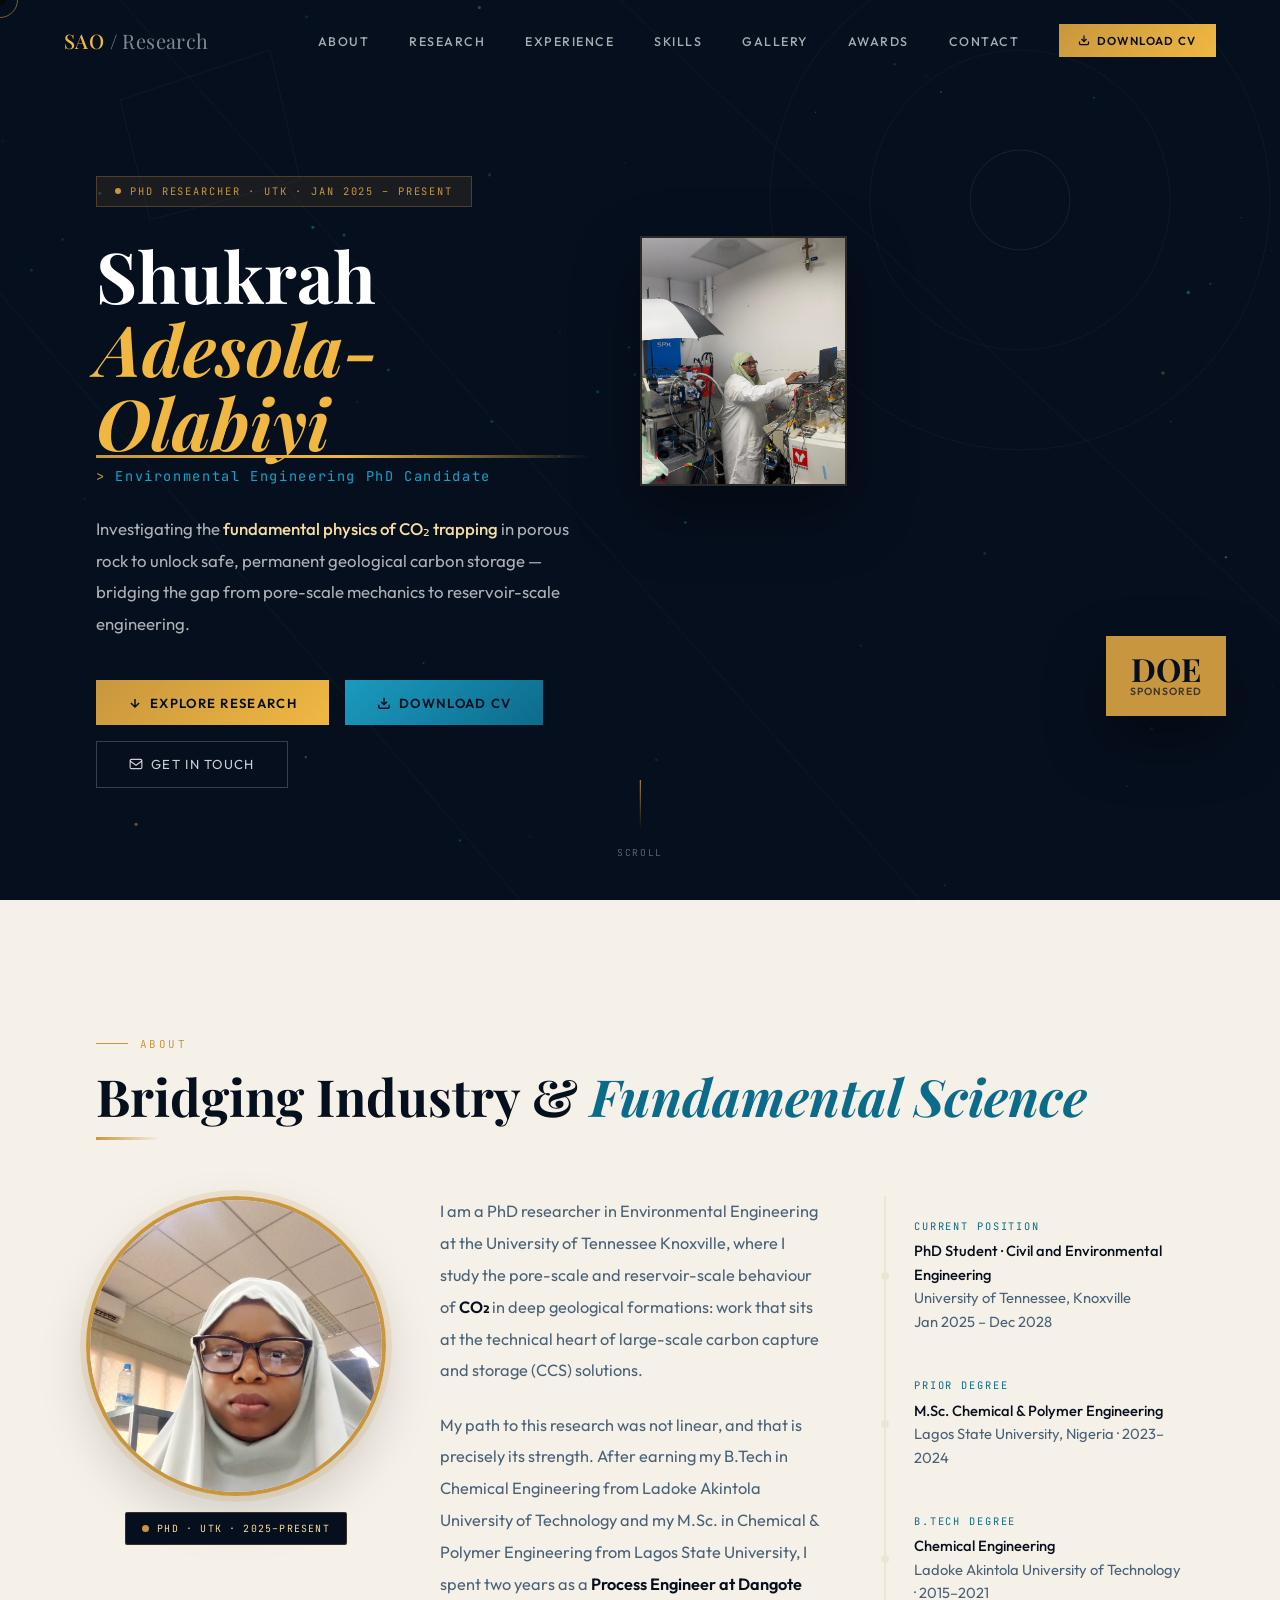
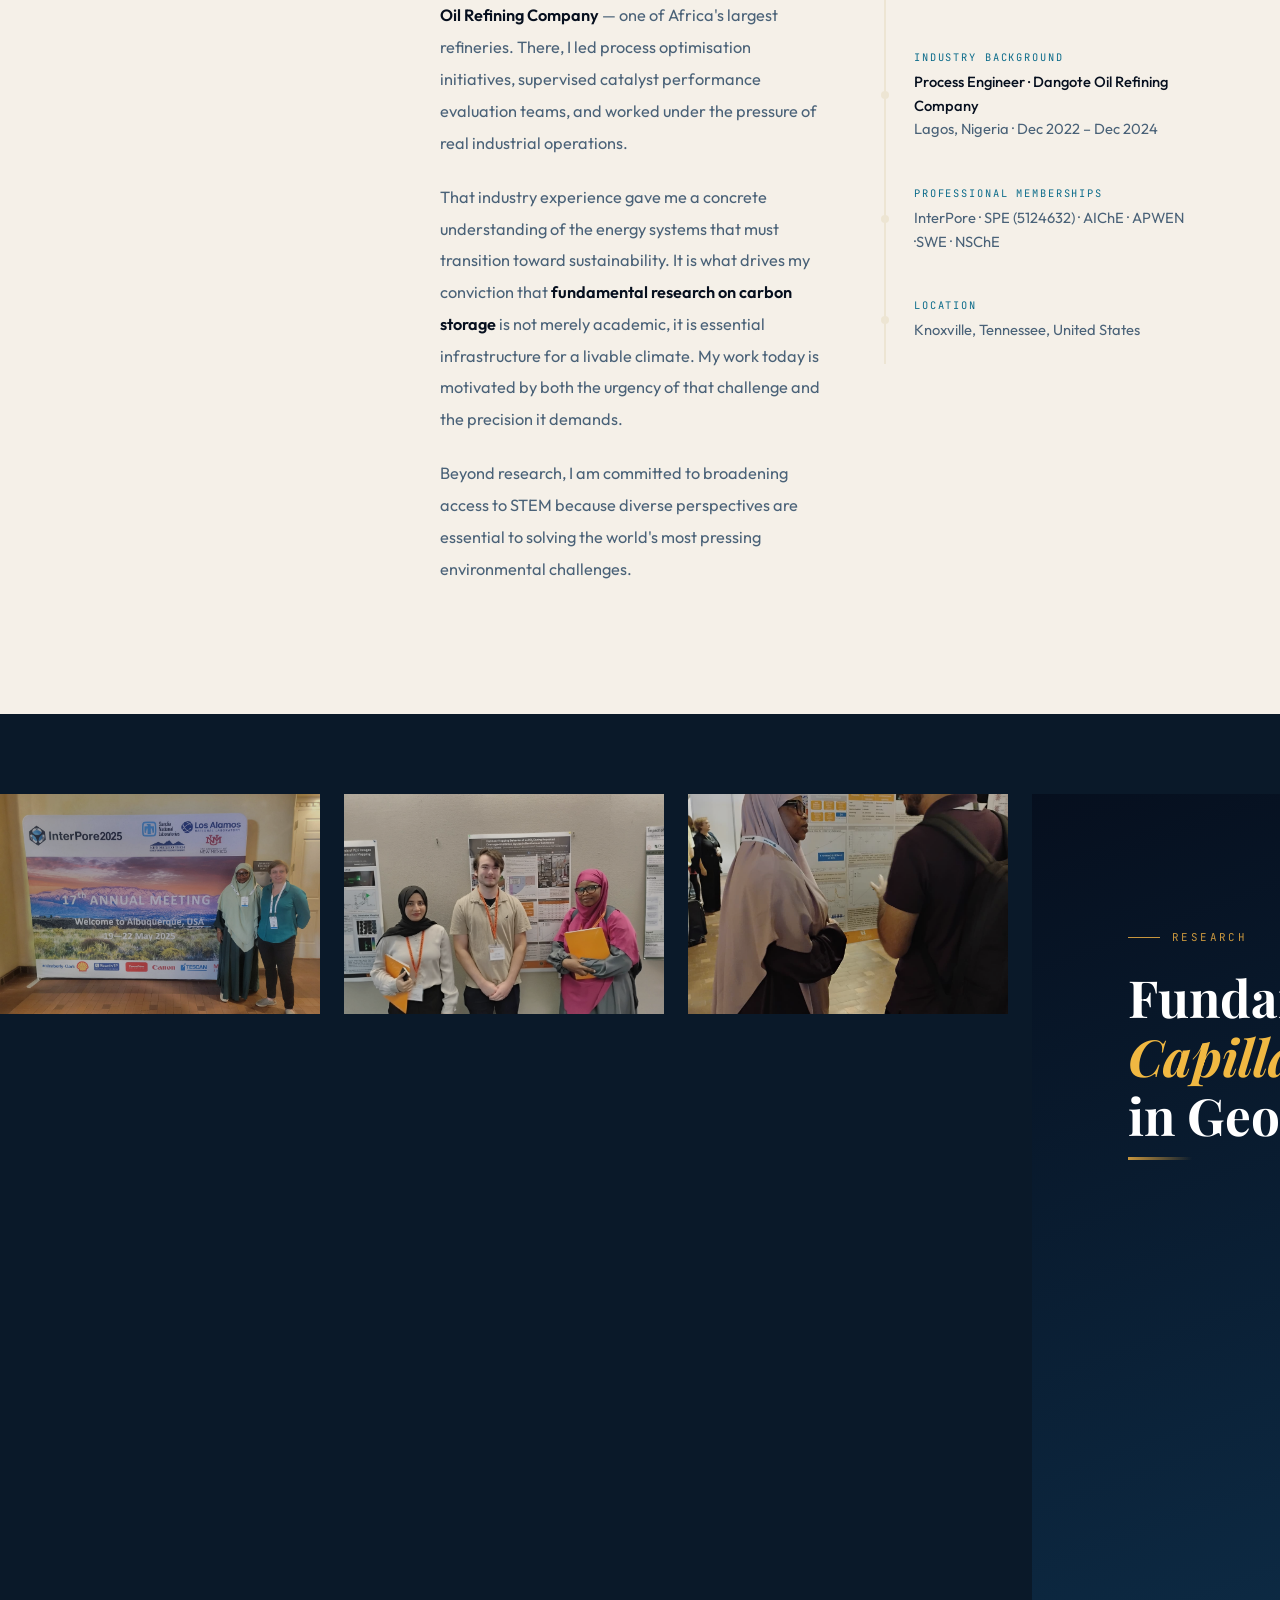
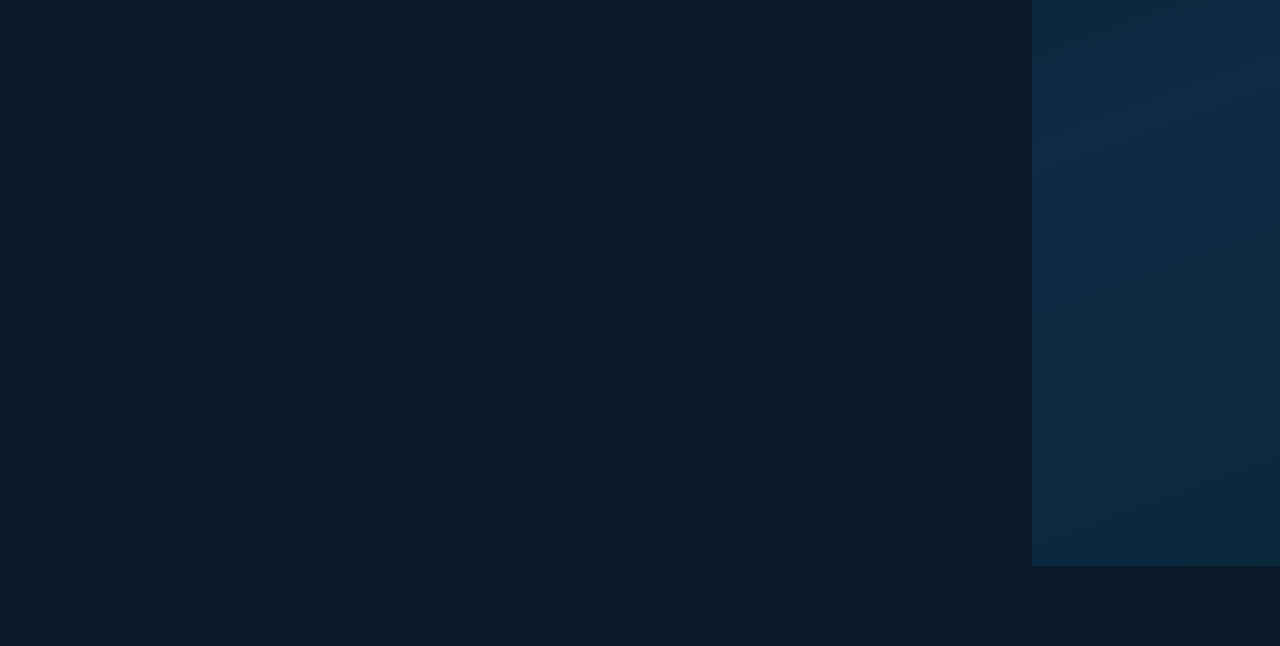
==== commit d8ff67e7: "Update index.html" ====
--- a/index.html
+++ b/index.html
@@ -192,9 +192,7 @@
       <div class="gallery-item"><img src="assets/images/interpore.jpg" alt="InterPore 2025"></div>
       <div class="gallery-item"><img src="assets/images/conference3.jpg" alt="Conference discussion"></div>
       <div class="gallery-item"><img src="assets/images/poster_discussion.jpg" alt="Poster Q&amp;A"></div>
-    </div>
-  </div>
-
+    
 
   <!-- ── RESEARCH ─────────────────────────────────────────── -->
   <div class="research-section" id="research">
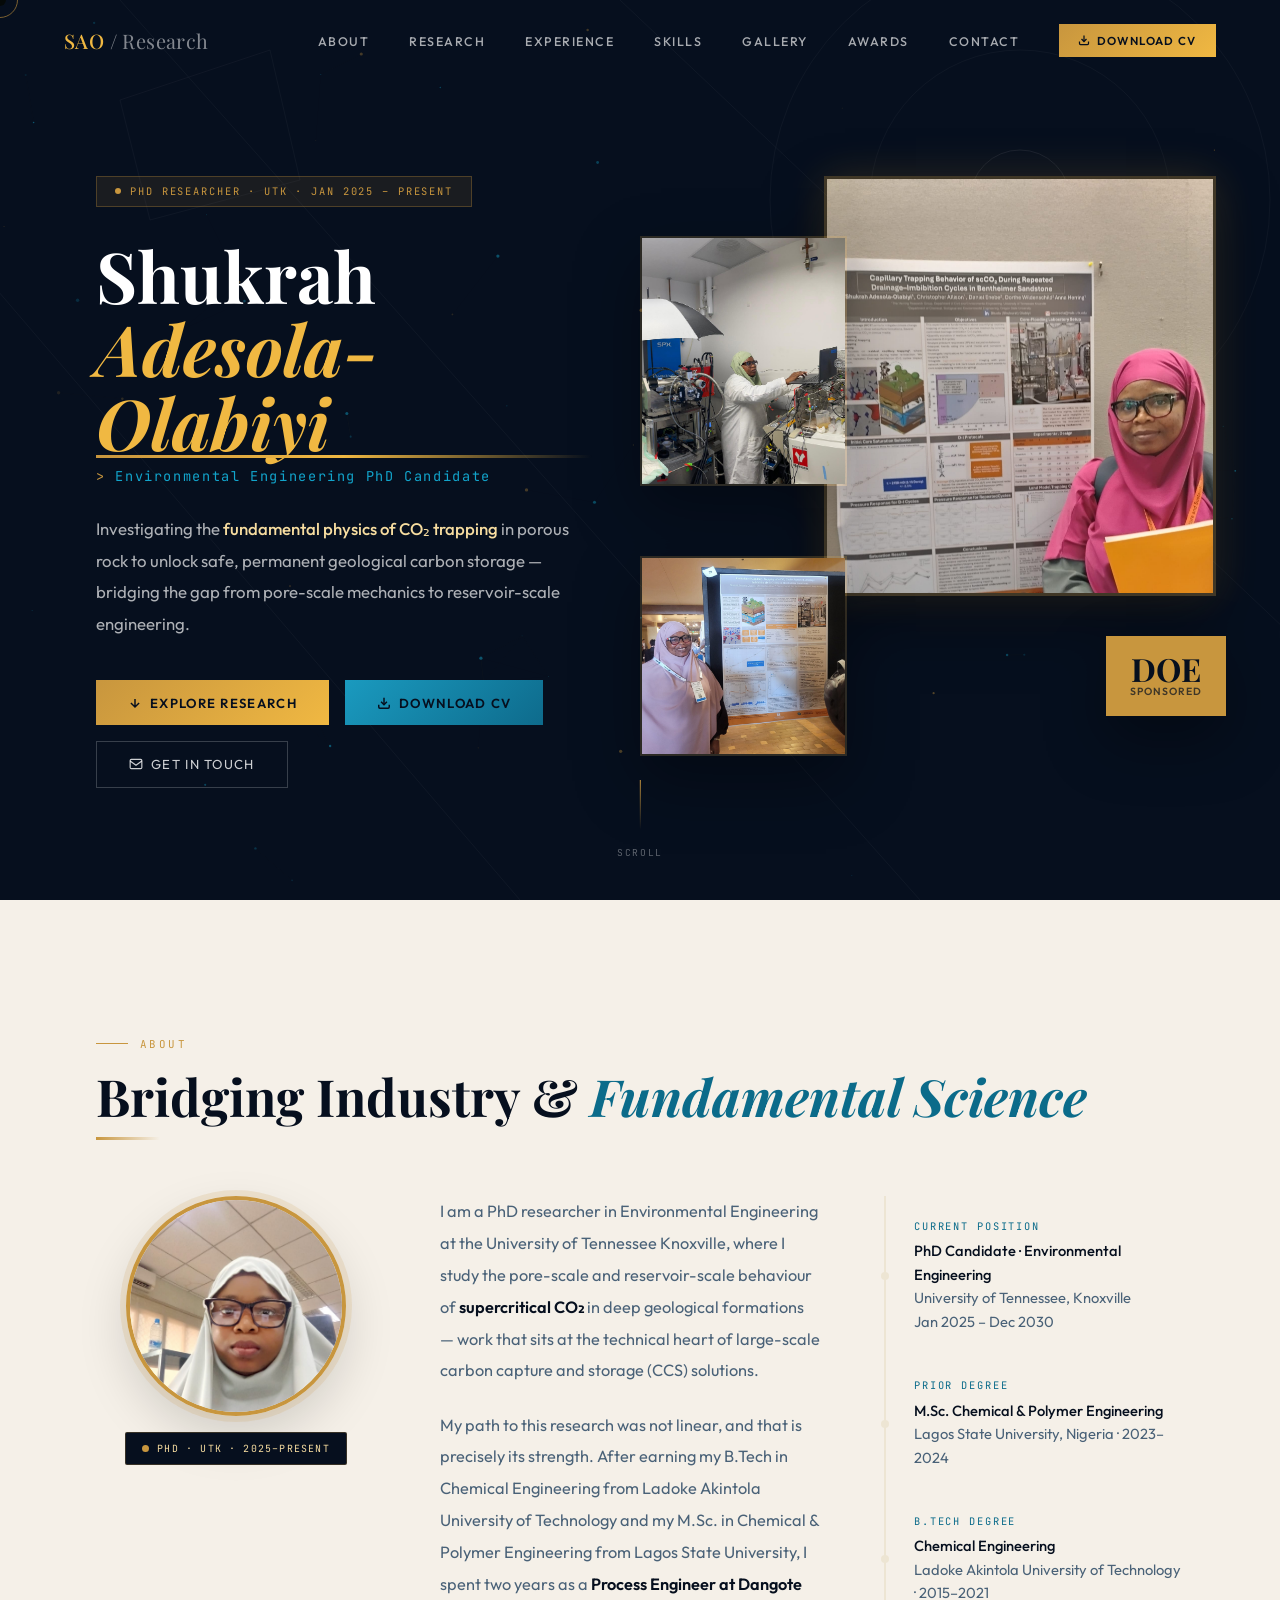
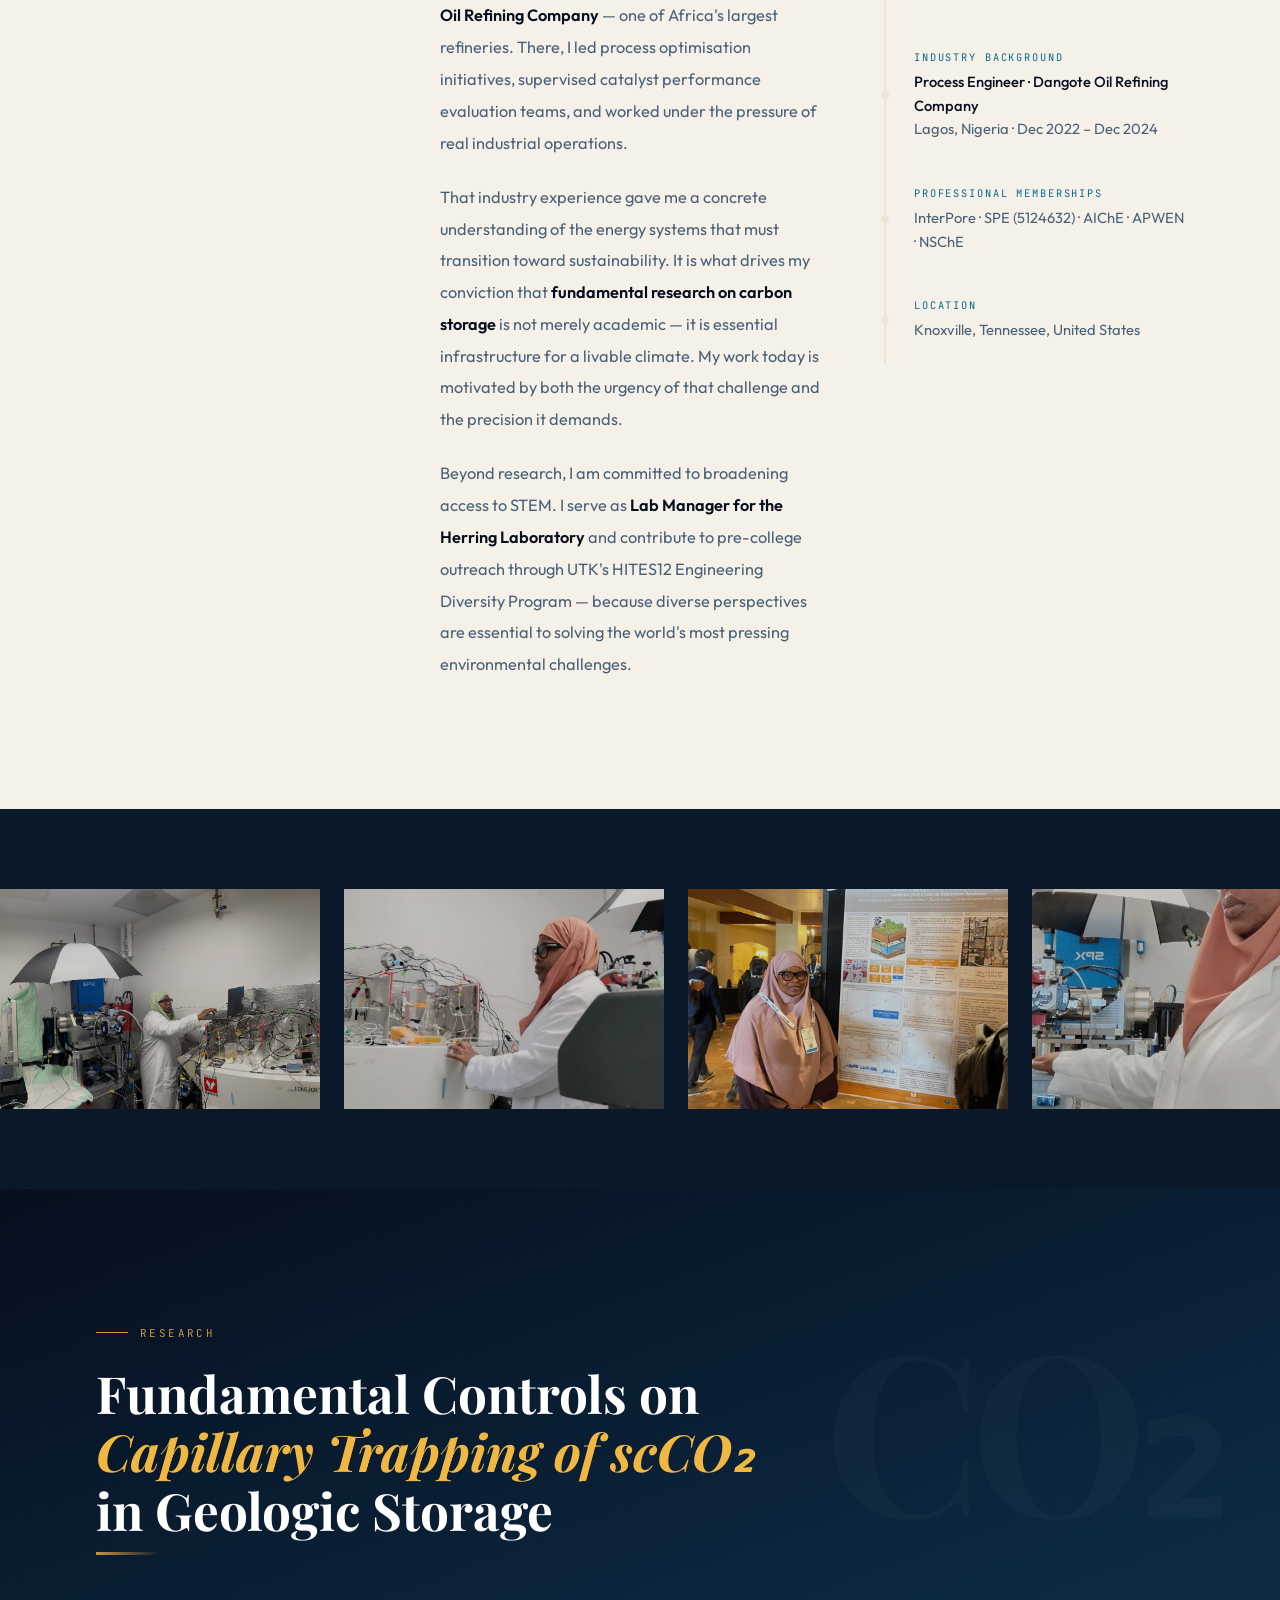
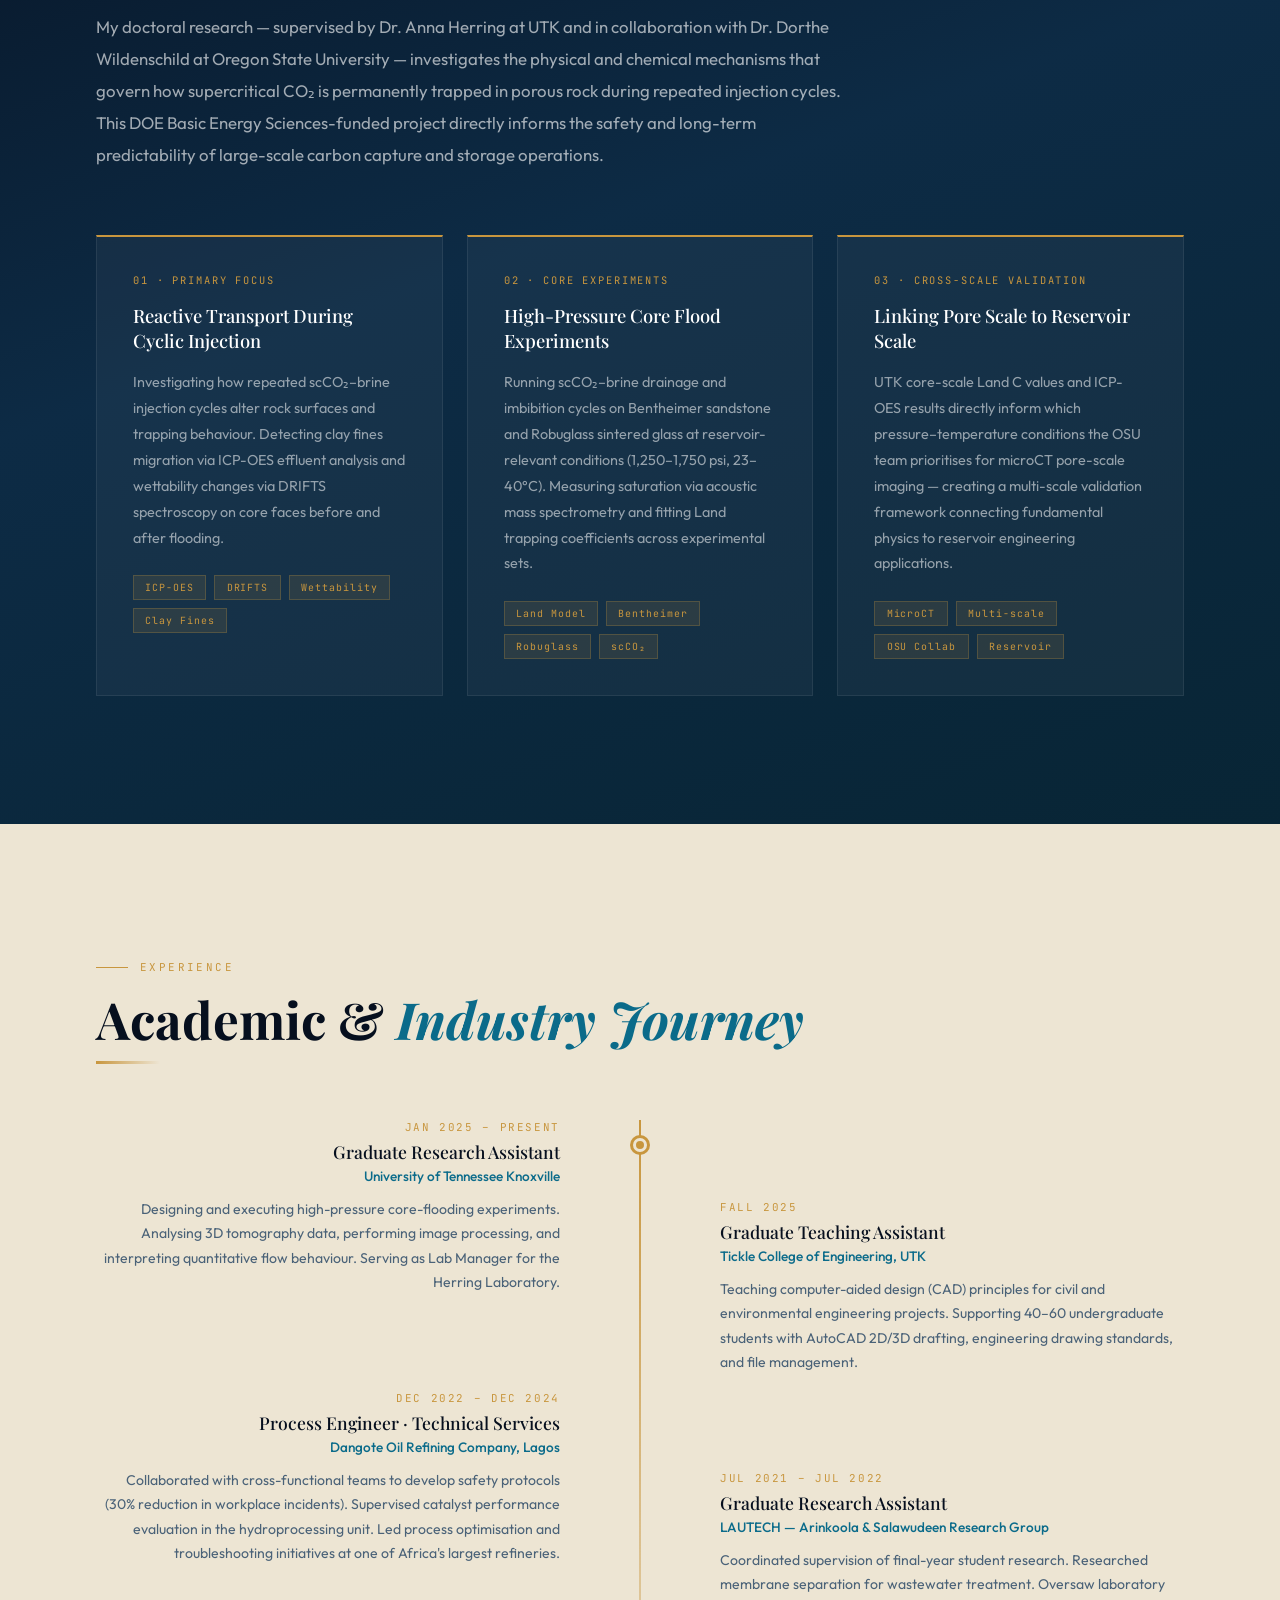
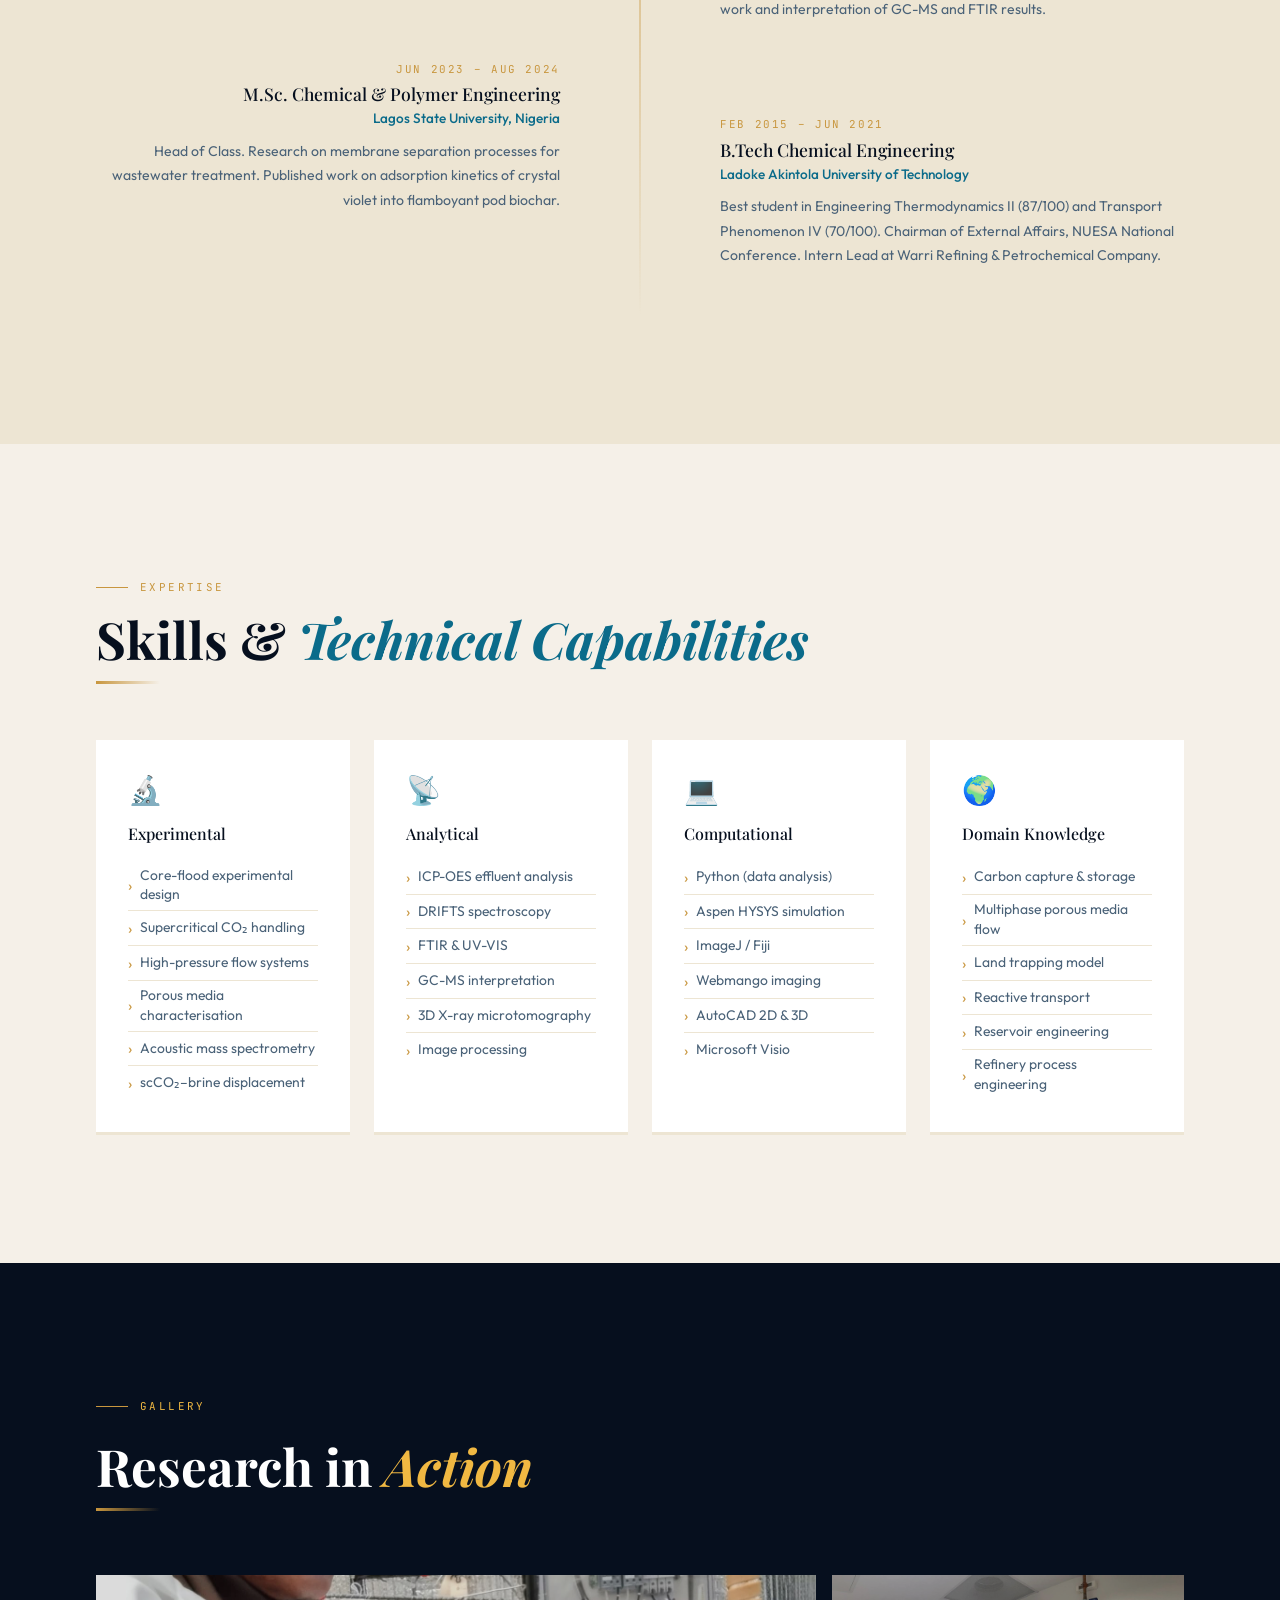
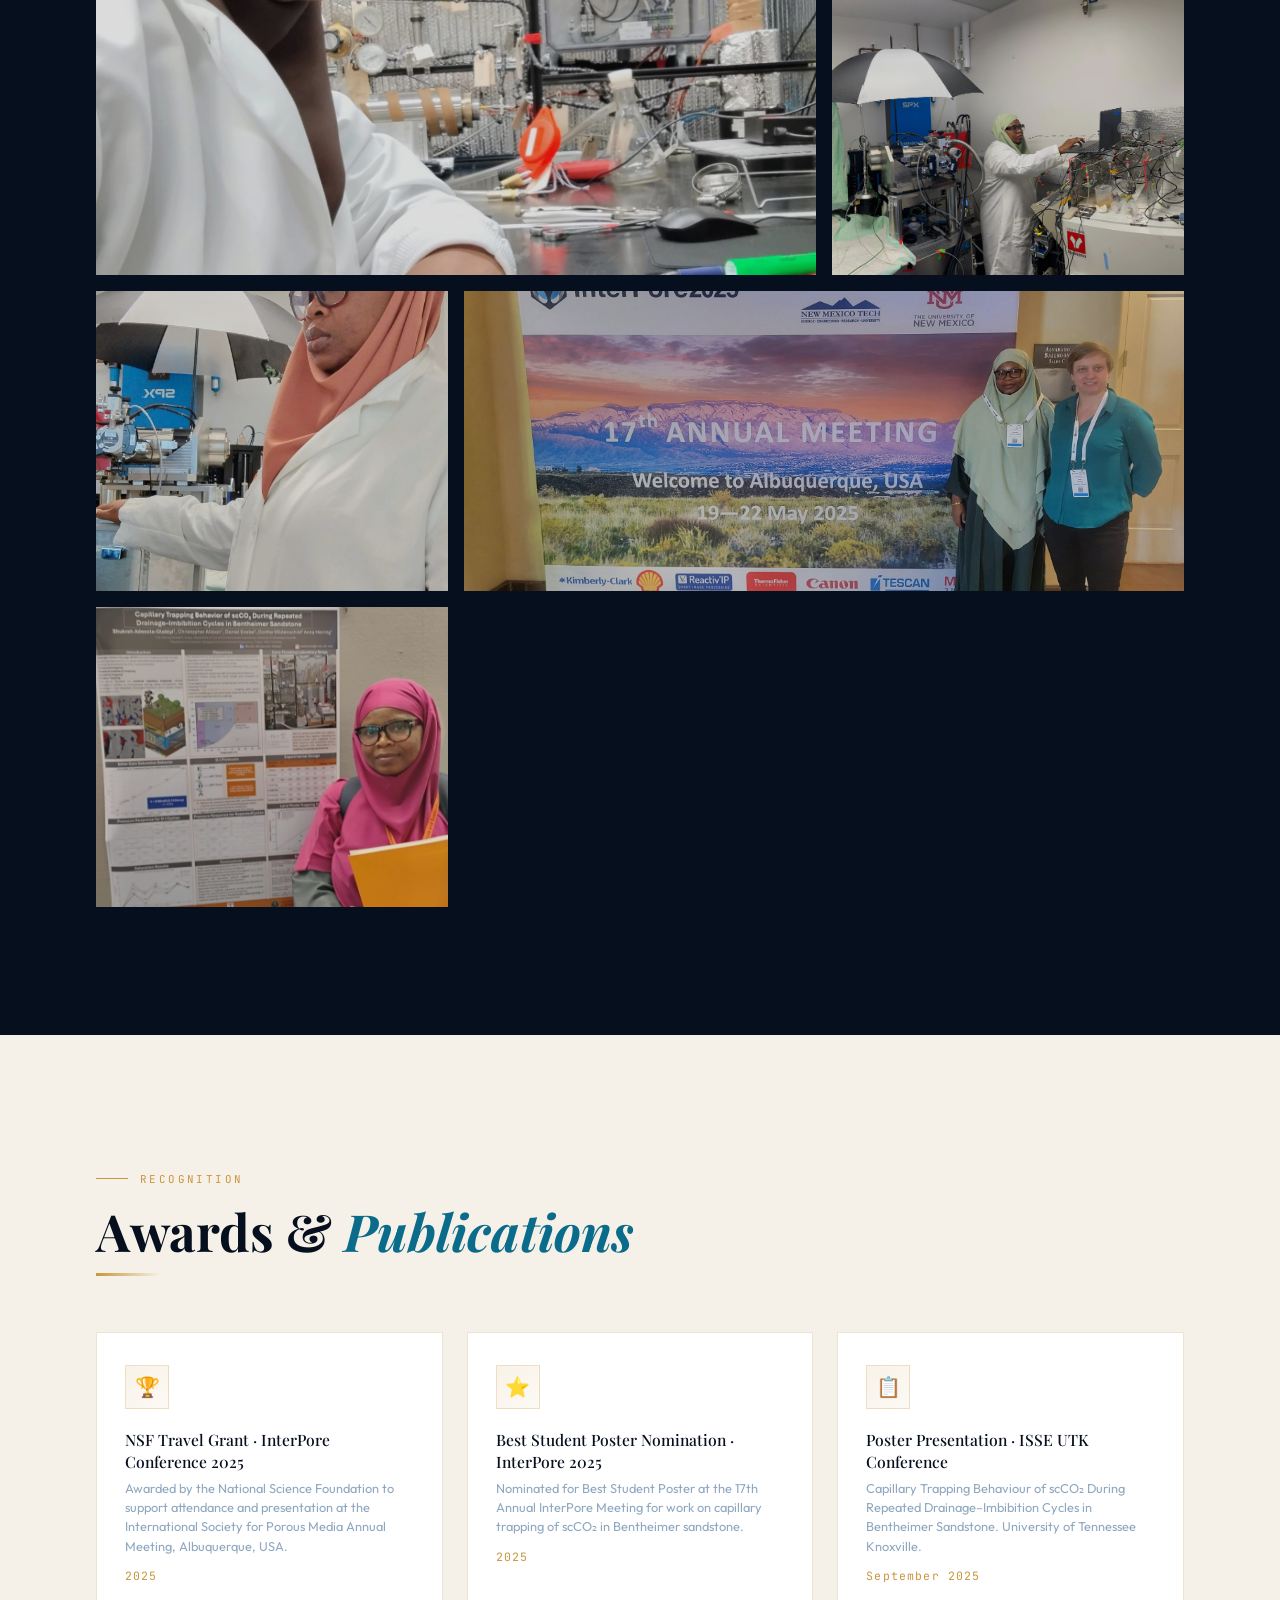
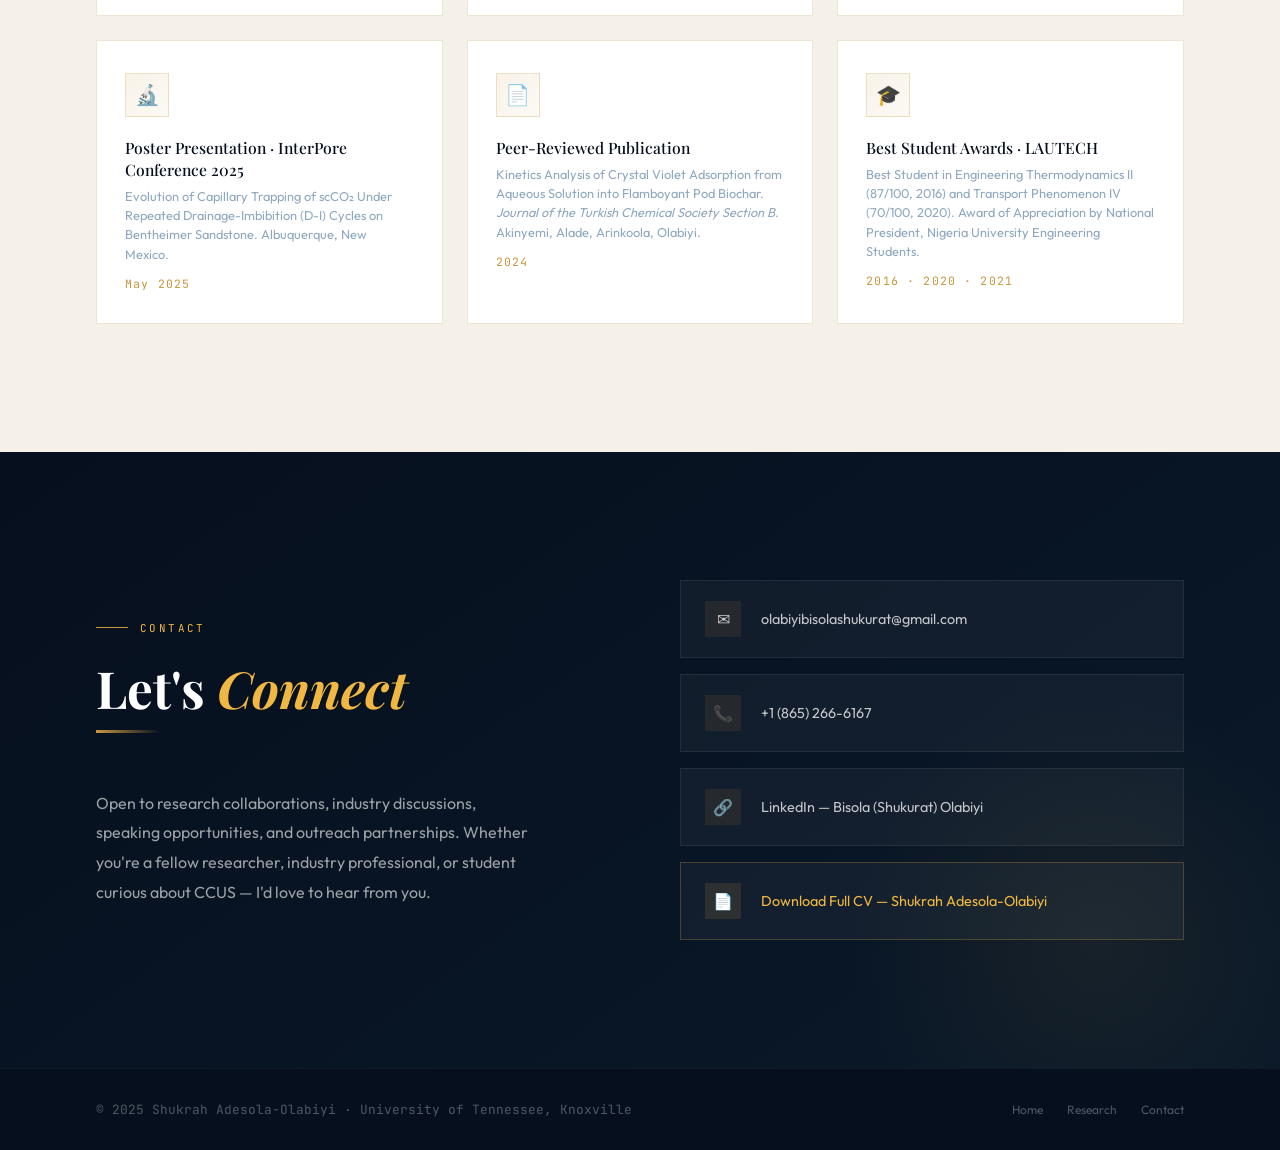
==== commit ead85583: "Add files via upload" ====
--- a/index.html
+++ b/index.html
@@ -5,11 +5,11 @@
   <meta name="viewport" content="width=device-width, initial-scale=1.0">
   <title>Shukrah Adesola-Olabiyi — Environmental Engineering PhD</title>
   <meta name="description" content="PhD researcher at University of Tennessee Knoxville investigating Carbon Capture & Storage — supercritical CO₂ capillary trapping in porous media.">
-  <meta name="keywords" content="Shukrah Adesola-Olabiyi, Civil and Environmental Engineering, CCUS, Geologic Carbon Storage, Subsurface and Multiphase Flow Physics  PhD, UTK">
+  <meta name="keywords" content="Shukrah Adesola-Olabiyi, Environmental Engineering, CCUS, Carbon Capture, PhD, UTK">
 
   <!-- Open Graph -->
-  <meta property="og:title" content="Shukrah Adesola-Olabiyi - Civil and Environmental Engineering PhD">
-  <meta property="og:description" content="PhD researcher at UTK investigating CO₂ Trapping and Rock Surface Chemistry (Fines Migration?Mineralogy).">
+  <meta property="og:title" content="Shukrah Adesola-Olabiyi — Environmental Engineering PhD">
+  <meta property="og:description" content="PhD researcher at UTK investigating Carbon Capture & Storage.">
   <meta property="og:type" content="website">
 
   <link rel="stylesheet" href="assets/css/style.css">
@@ -105,8 +105,14 @@
     <!-- RIGHT — PHOTO MOSAIC -->
     <div class="hero-right">
       <div class="photo-mosaic">
+        <div class="mosaic-main">
+          <img src="assets/images/hero.jpg" alt="Shukrah presenting her research poster">
+        </div>
         <div class="mosaic-sm1">
           <img src="assets/images/lab1.jpg" alt="Shukrah working in the lab">
+        </div>
+        <div class="mosaic-sm2">
+          <img src="assets/images/conference2.jpg" alt="Shukrah at InterPore conference">
         </div>
         <div class="mosaic-badge">
           <div class="mosaic-badge-num">DOE</div>
@@ -143,23 +149,23 @@
 
       <div class="about-text">
         <p class="reveal">
-          I am a PhD researcher in Environmental Engineering at the University of Tennessee Knoxville, where I study the pore-scale and reservoir-scale behaviour of <strong> CO₂</strong> in deep geological formations: work that sits at the technical heart of large-scale carbon capture and storage (CCS) solutions.
+          I am a PhD researcher in Environmental Engineering at the University of Tennessee Knoxville, where I study the pore-scale and reservoir-scale behaviour of <strong>supercritical CO₂</strong> in deep geological formations — work that sits at the technical heart of large-scale carbon capture and storage (CCS) solutions.
         </p>
         <p class="reveal reveal-delay-1">
           My path to this research was not linear, and that is precisely its strength. After earning my B.Tech in Chemical Engineering from Ladoke Akintola University of Technology and my M.Sc. in Chemical &amp; Polymer Engineering from Lagos State University, I spent two years as a <strong>Process Engineer at Dangote Oil Refining Company</strong> — one of Africa's largest refineries. There, I led process optimisation initiatives, supervised catalyst performance evaluation teams, and worked under the pressure of real industrial operations.
         </p>
         <p class="reveal reveal-delay-2">
-          That industry experience gave me a concrete understanding of the energy systems that must transition toward sustainability. It is what drives my conviction that <strong>fundamental research on carbon storage</strong> is not merely academic, it is essential infrastructure for a livable climate. My work today is motivated by both the urgency of that challenge and the precision it demands.
+          That industry experience gave me a concrete understanding of the energy systems that must transition toward sustainability. It is what drives my conviction that <strong>fundamental research on carbon storage</strong> is not merely academic — it is essential infrastructure for a livable climate. My work today is motivated by both the urgency of that challenge and the precision it demands.
         </p>
         <p class="reveal reveal-delay-3">
-          Beyond research, I am committed to broadening access to STEM because diverse perspectives are essential to solving the world's most pressing environmental challenges.
+          Beyond research, I am committed to broadening access to STEM. I serve as <strong>Lab Manager for the Herring Laboratory</strong> and contribute to pre-college outreach through UTK's HITES12 Engineering Diversity Program — because diverse perspectives are essential to solving the world's most pressing environmental challenges.
         </p>
       </div>
 
       <div class="about-aside">
         <div class="aside-card reveal reveal-delay-1">
           <div class="aside-label">Current Position</div>
-          <div class="aside-val"><strong>PhD Student · Civil and Environmental Engineering</strong><br>University of Tennessee, Knoxville<br>Jan 2025 – Dec 2028</div>
+          <div class="aside-val"><strong>PhD Candidate · Environmental Engineering</strong><br>University of Tennessee, Knoxville<br>Jan 2025 – Dec 2030</div>
         </div>
         <div class="aside-card reveal reveal-delay-2">
           <div class="aside-label">Prior Degree</div>
@@ -175,7 +181,7 @@
         </div>
         <div class="aside-card reveal reveal-delay-4">
           <div class="aside-label">Professional Memberships</div>
-          <div class="aside-val">InterPore · SPE (5124632) · AIChE · APWEN ·SWE · NSChE</div>
+          <div class="aside-val">InterPore · SPE (5124632) · AIChE · APWEN · NSChE</div>
         </div>
         <div class="aside-card reveal reveal-delay-4">
           <div class="aside-label">Location</div>
@@ -189,10 +195,18 @@
   <!-- ── GALLERY MARQUEE STRIP ──────────────────────────── -->
   <div class="gallery-strip">
     <div class="gallery-track">
+      <div class="gallery-item"><img src="assets/images/lab1.jpg" alt="Core-flooding lab setup"></div>
+      <div class="gallery-item"><img src="assets/images/lab2.jpg" alt="Lab instrumentation"></div>
+      <div class="gallery-item"><img src="assets/images/conference1.jpg" alt="Conference poster"></div>
+      <div class="gallery-item"><img src="assets/images/lab3.jpg" alt="Experimental work"></div>
       <div class="gallery-item"><img src="assets/images/interpore.jpg" alt="InterPore 2025"></div>
+      <div class="gallery-item"><img src="assets/images/lab4.jpg" alt="High-pressure equipment"></div>
       <div class="gallery-item"><img src="assets/images/conference3.jpg" alt="Conference discussion"></div>
+      <div class="gallery-item"><img src="assets/images/lab5.jpg" alt="Data analysis"></div>
       <div class="gallery-item"><img src="assets/images/poster_discussion.jpg" alt="Poster Q&amp;A"></div>
-    
+    </div>
+  </div>
+
 
   <!-- ── RESEARCH ─────────────────────────────────────────── -->
   <div class="research-section" id="research">
@@ -202,7 +216,7 @@
       <div class="divider"></div>
 
       <p class="research-intro reveal">
-        My doctoral research supervised by Dr. Anna Herring at UTK, investigates the physical and chemical mechanisms that govern how supercritical CO₂ is permanently trapped in porous rock during repeated injection cycles. This DOE Basic Energy Sciences-funded project directly informs the safety and long-term predictability of large-scale carbon capture and storage operations.
+        My doctoral research — supervised by Dr. Anna Herring at UTK and in collaboration with Dr. Dorthe Wildenschild at Oregon State University — investigates the physical and chemical mechanisms that govern how supercritical CO₂ is permanently trapped in porous rock during repeated injection cycles. This DOE Basic Energy Sciences-funded project directly informs the safety and long-term predictability of large-scale carbon capture and storage operations.
       </p>
 
       <div class="research-cards">
@@ -463,7 +477,7 @@
         <div class="section-label"><span style="color:var(--gold-lt);font-family:'JetBrains Mono',monospace;font-size:0.68rem;letter-spacing:0.22em;text-transform:uppercase;">Contact</span></div>
         <h2 class="section-h light" style="margin-top:0.5rem;">Let's <em>Connect</em></h2>
         <div class="divider"></div>
-        <p>Open to research collaborations, internships, speaking opportunities, and outreach partnerships. Whether you're a fellow researcher, industry professional, or student curious about CCUS, I'd love to hear from you.</p>
+        <p>Open to research collaborations, industry discussions, speaking opportunities, and outreach partnerships. Whether you're a fellow researcher, industry professional, or student curious about CCUS — I'd love to hear from you.</p>
       </div>
 
       <div class="contact-links reveal">
@@ -476,7 +490,7 @@
           +1 (865) 266-6167
         </a>
         <!-- UPDATE: Replace # with your actual LinkedIn URL -->
-        <a href="https://www.linkedin.com/in/shukrah-adesola/?lipi=urn%3Ali%3Apage%3Ad_flagship3_profile_view_base_contact_details%3Bf0in5FPpQk2UffezIQla4Q%3D%3D" target="_blank" rel="noopener" class="c-link">
+        <a href="https://linkedin.com/in/bisola-shukurat-olabiyi" target="_blank" rel="noopener" class="c-link">
           <div class="c-link-icon">🔗</div>
           LinkedIn — Bisola (Shukurat) Olabiyi
         </a>
--- a/assets/css/style.css
+++ b/assets/css/style.css
@@ -453,7 +453,7 @@
   display: flex; flex-direction: column; align-items: center; gap: 0;
 }
 .about-headshot {
-  width: 300px; height: 300px;
+  width: 220px; height: 220px;
   border-radius: 50%;
   object-fit: cover;
   object-position: center top;
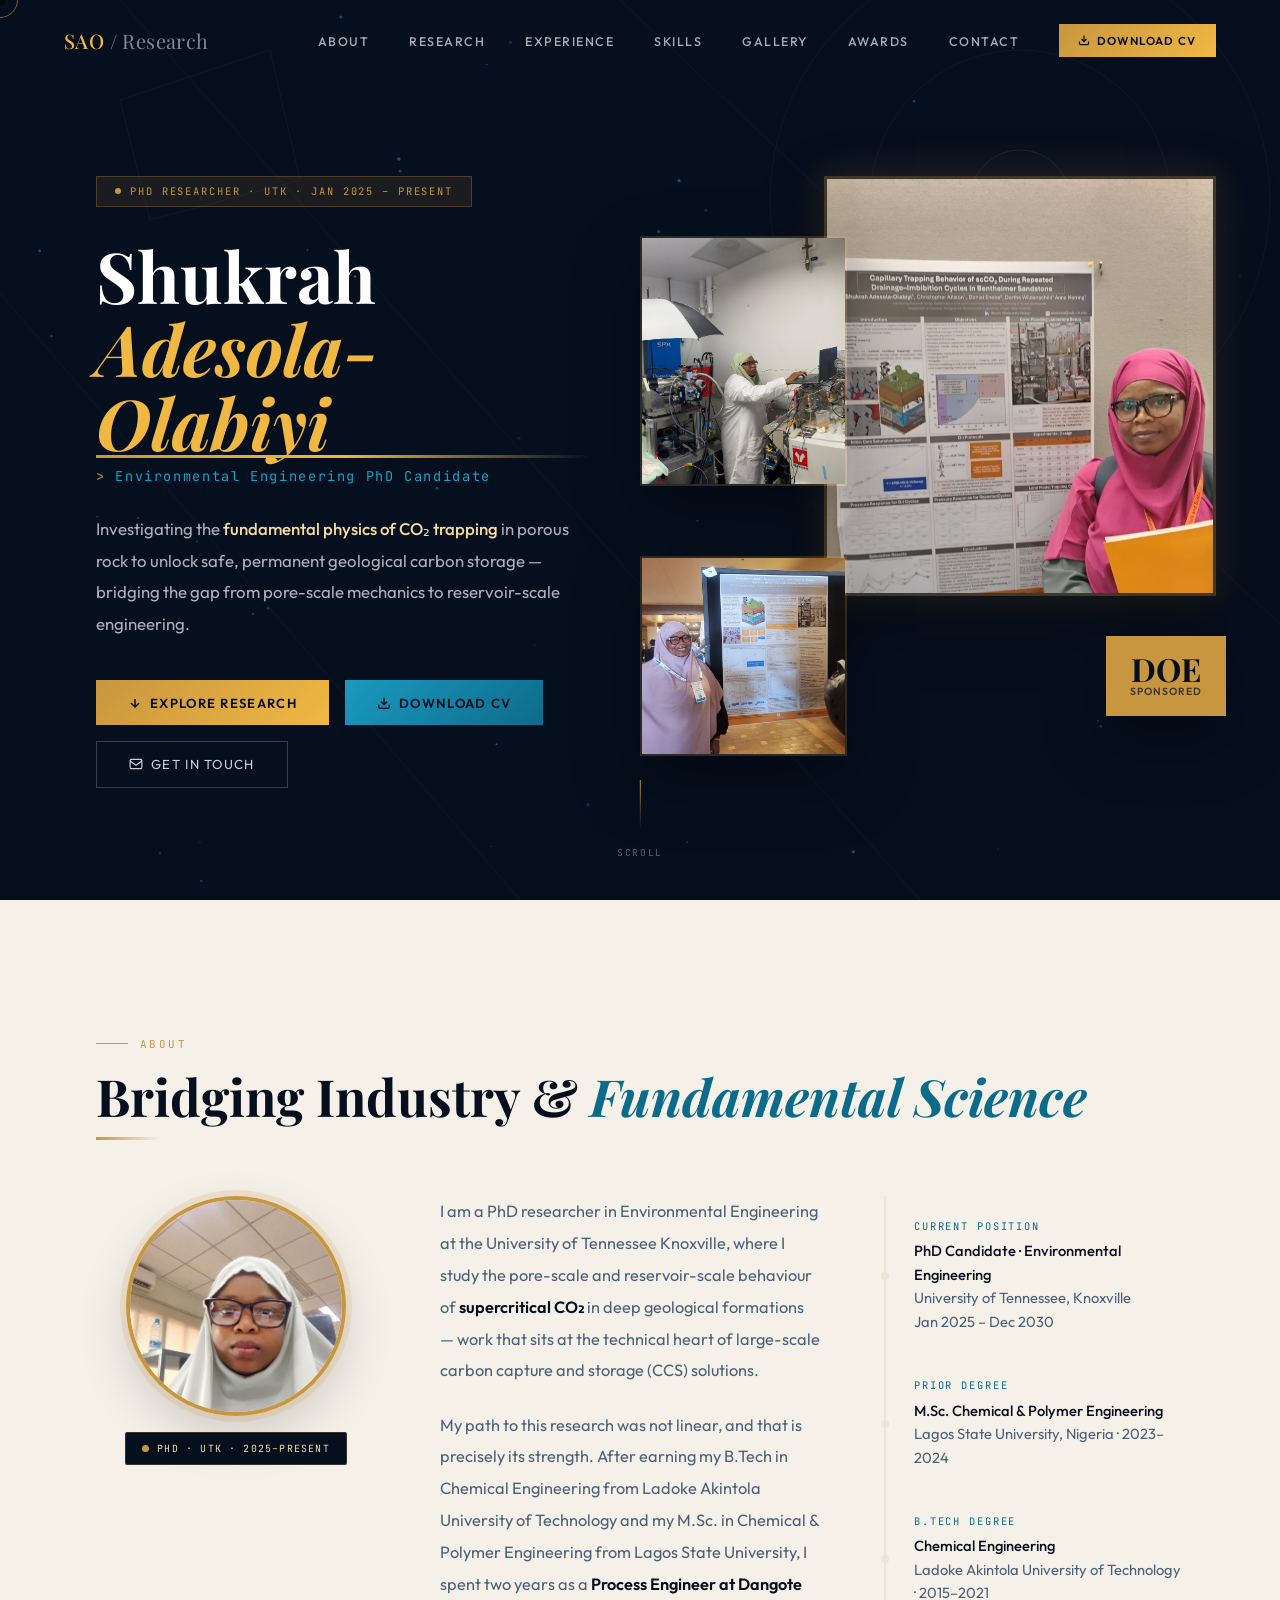
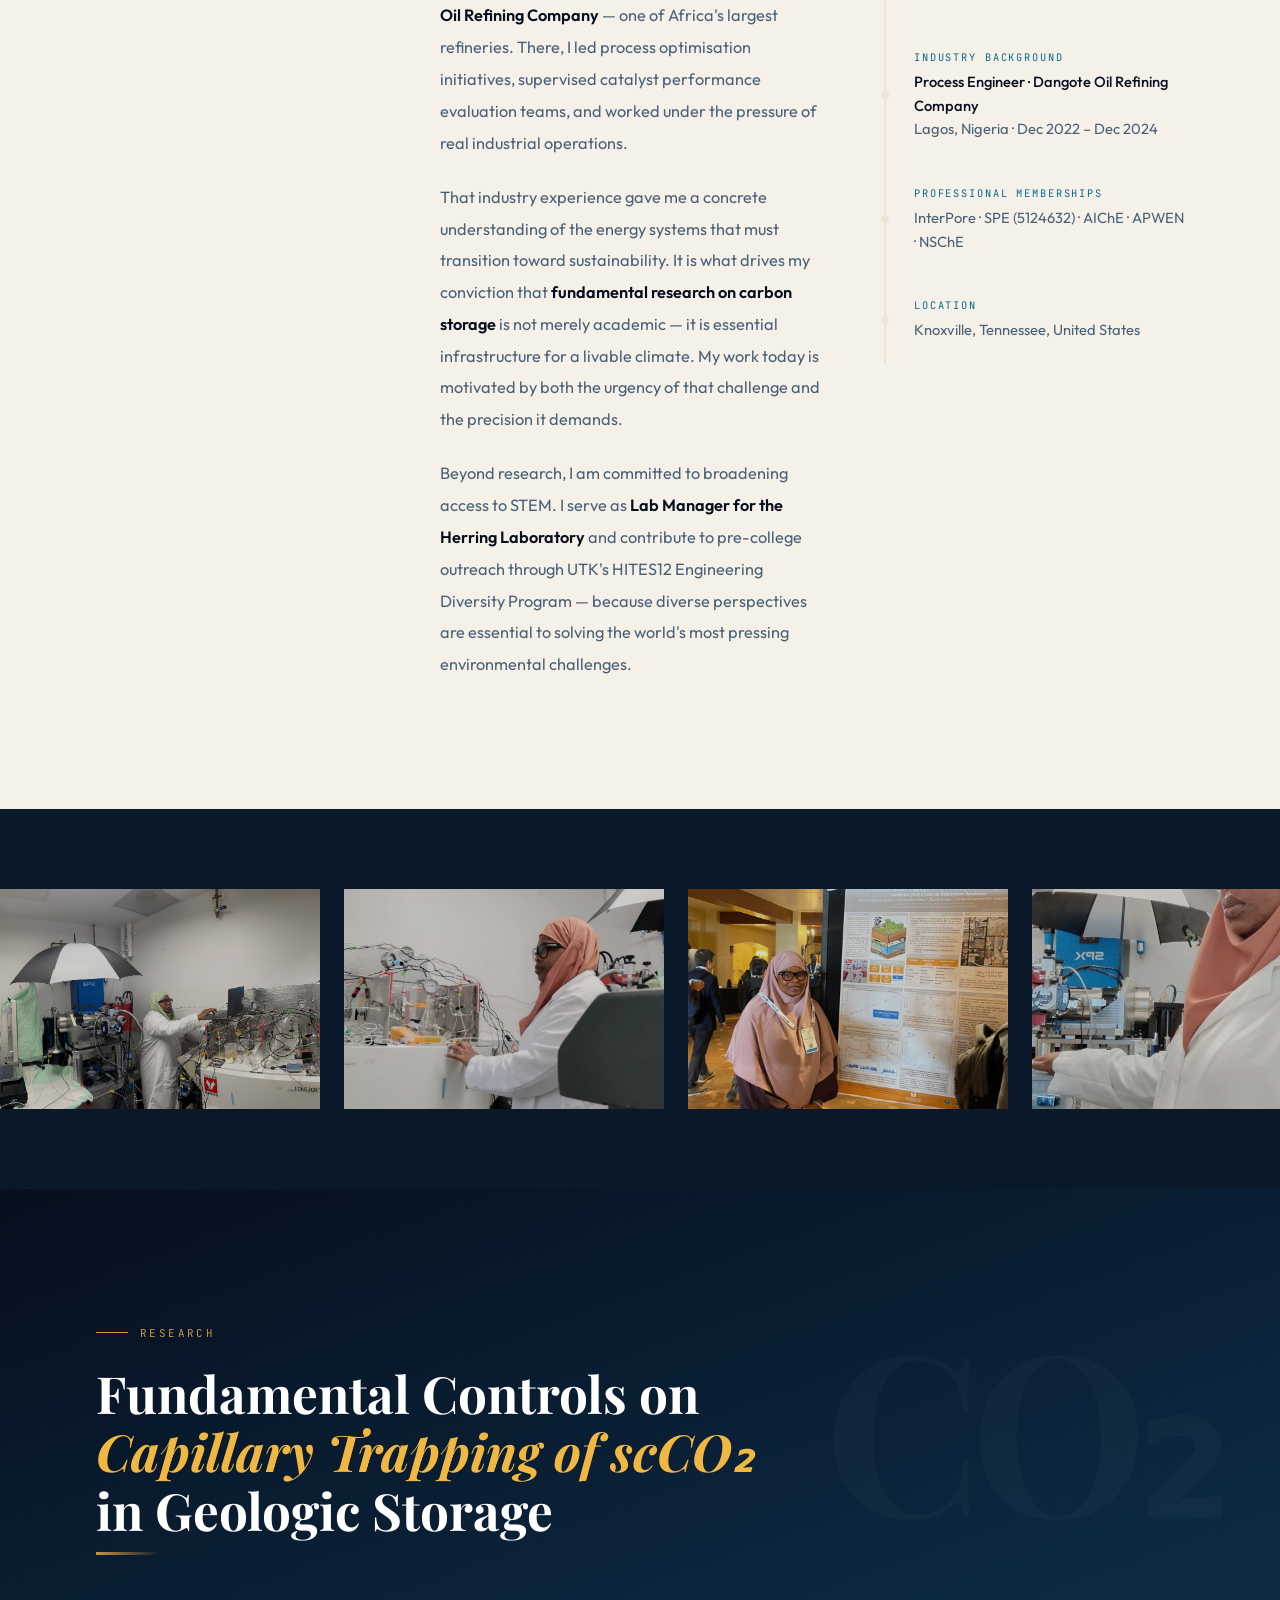
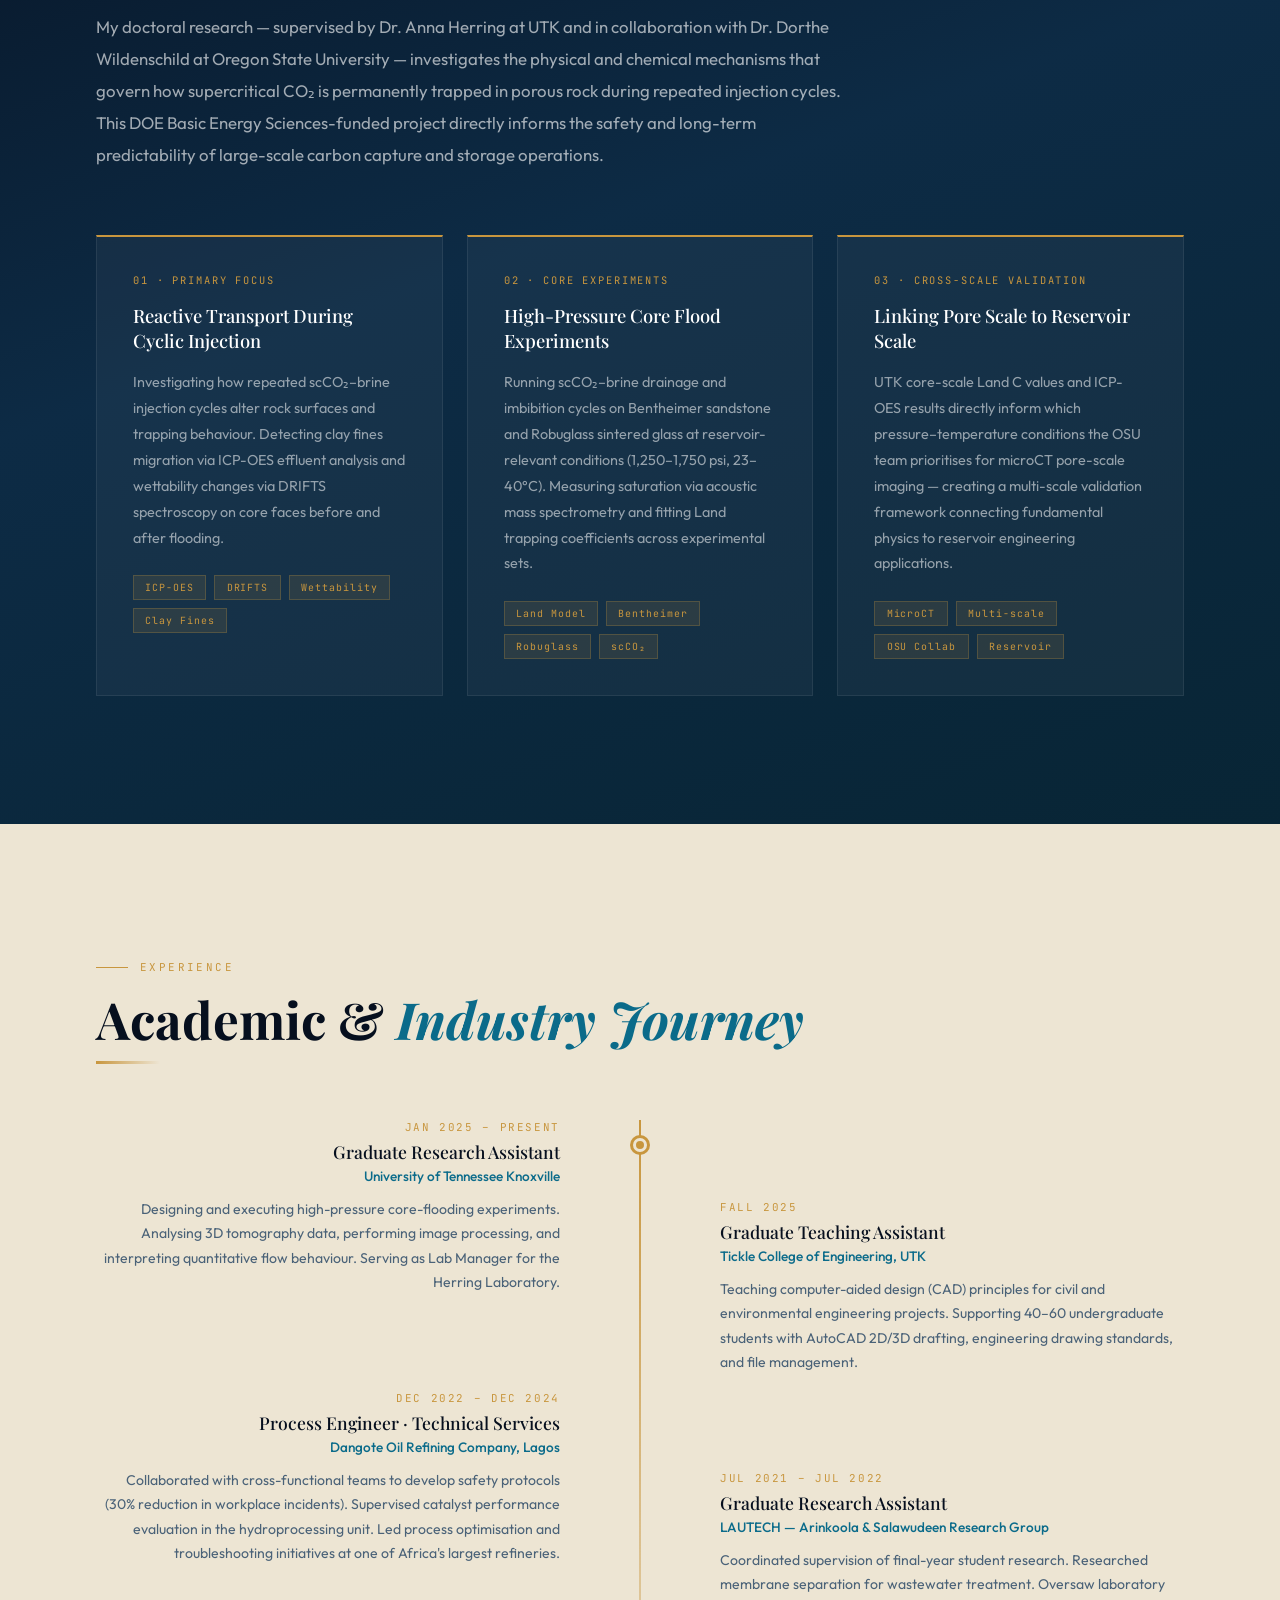
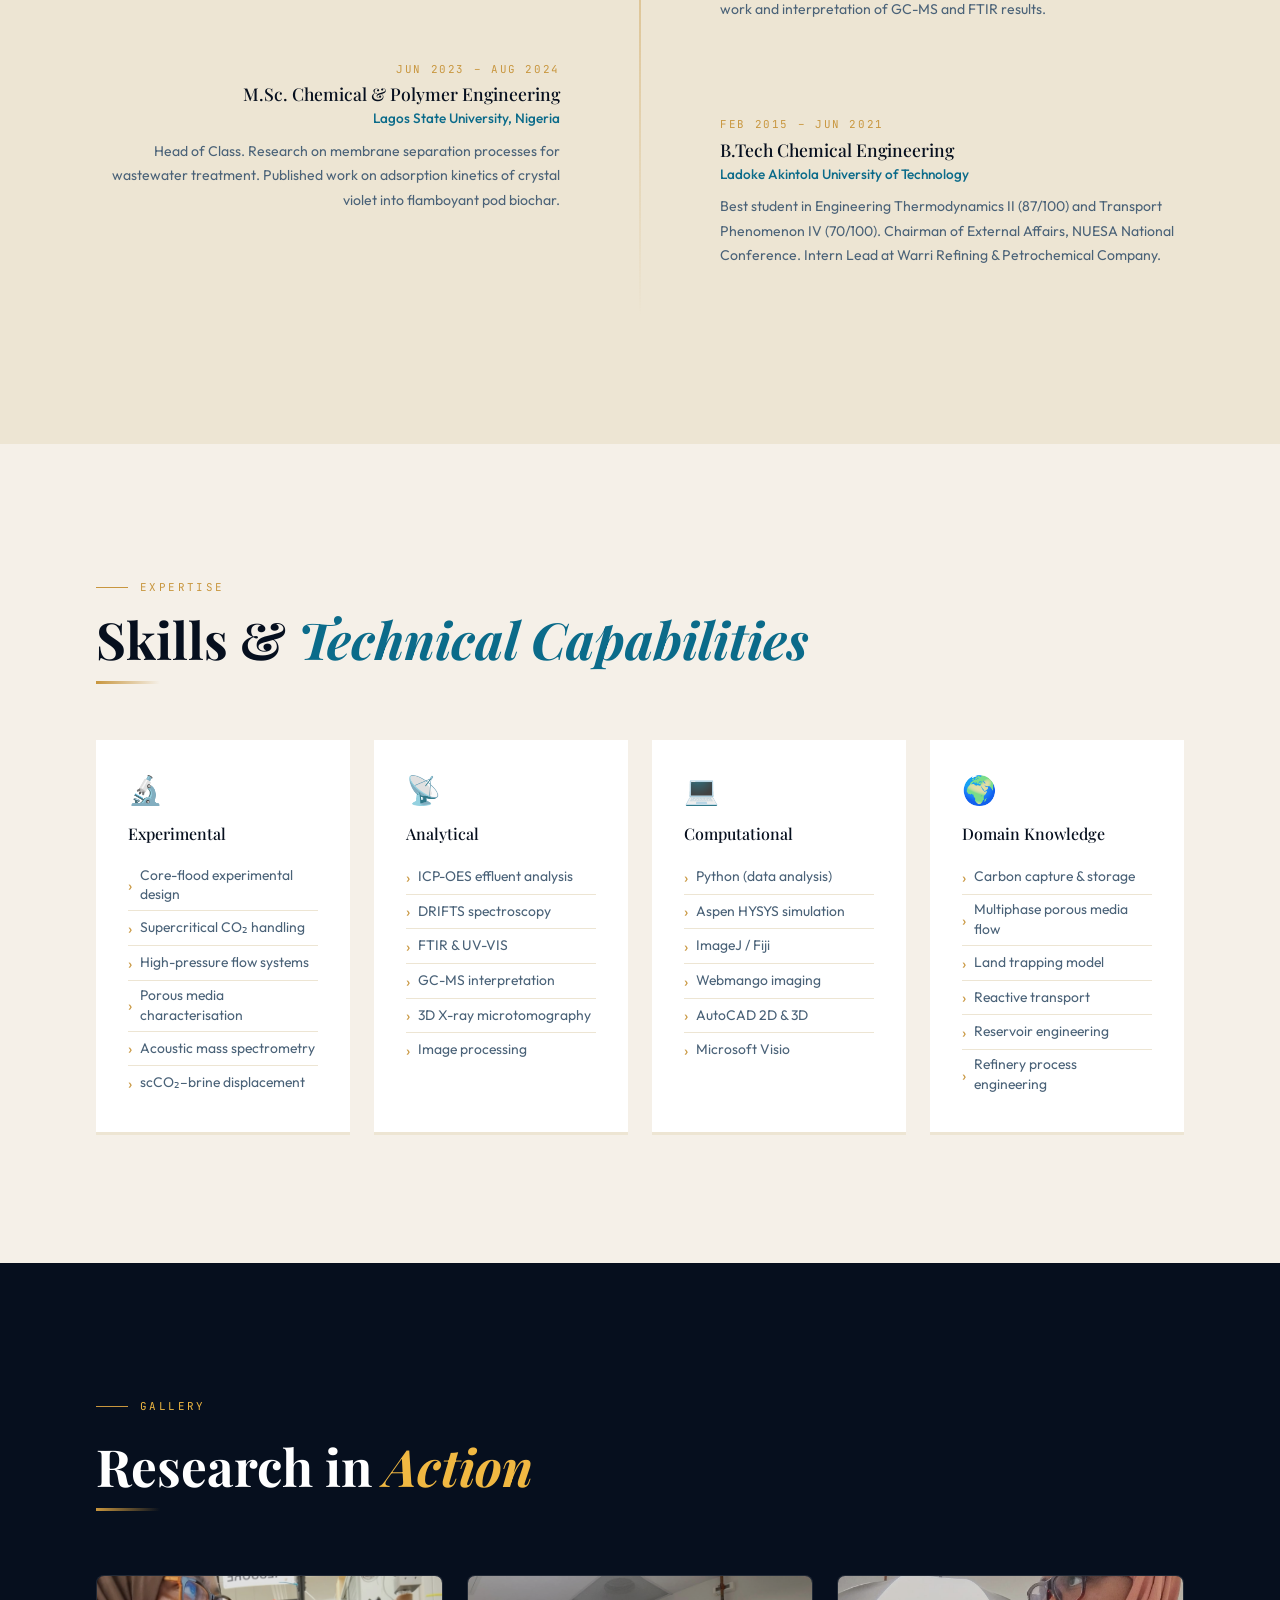
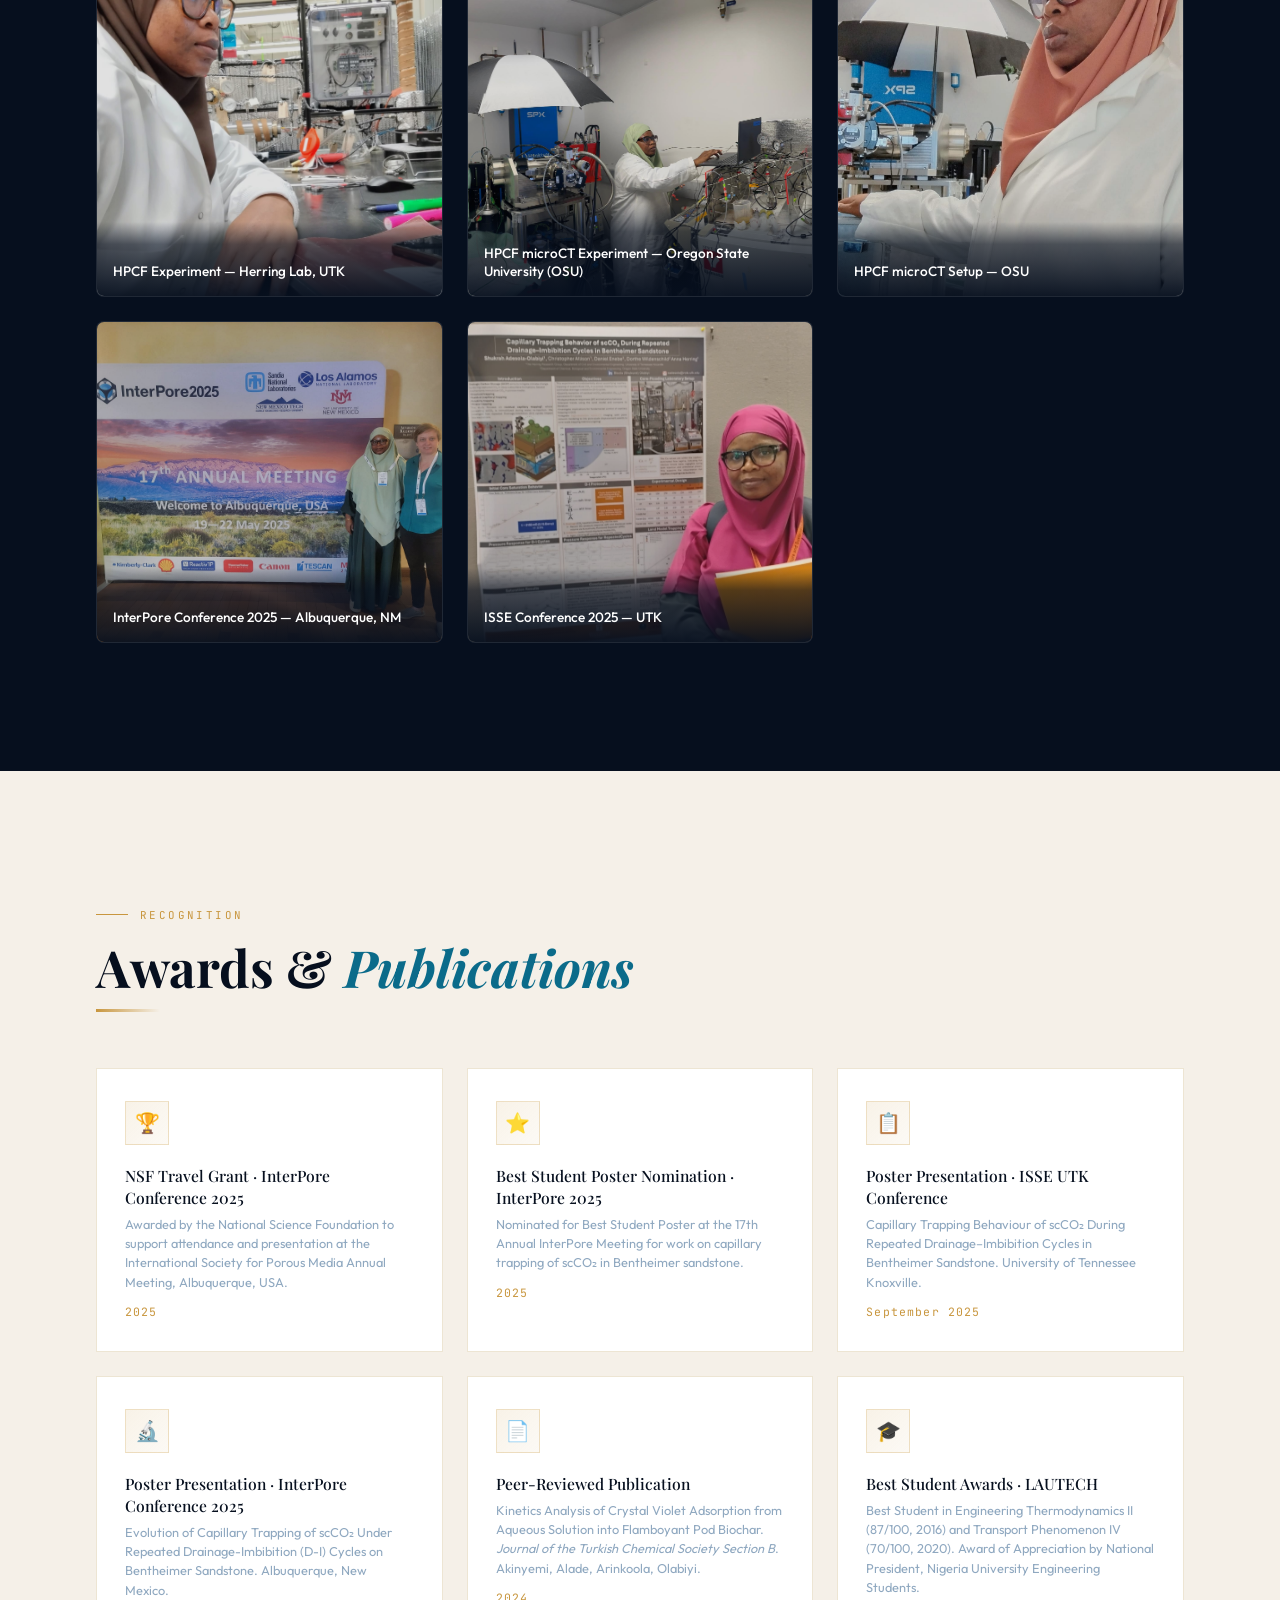
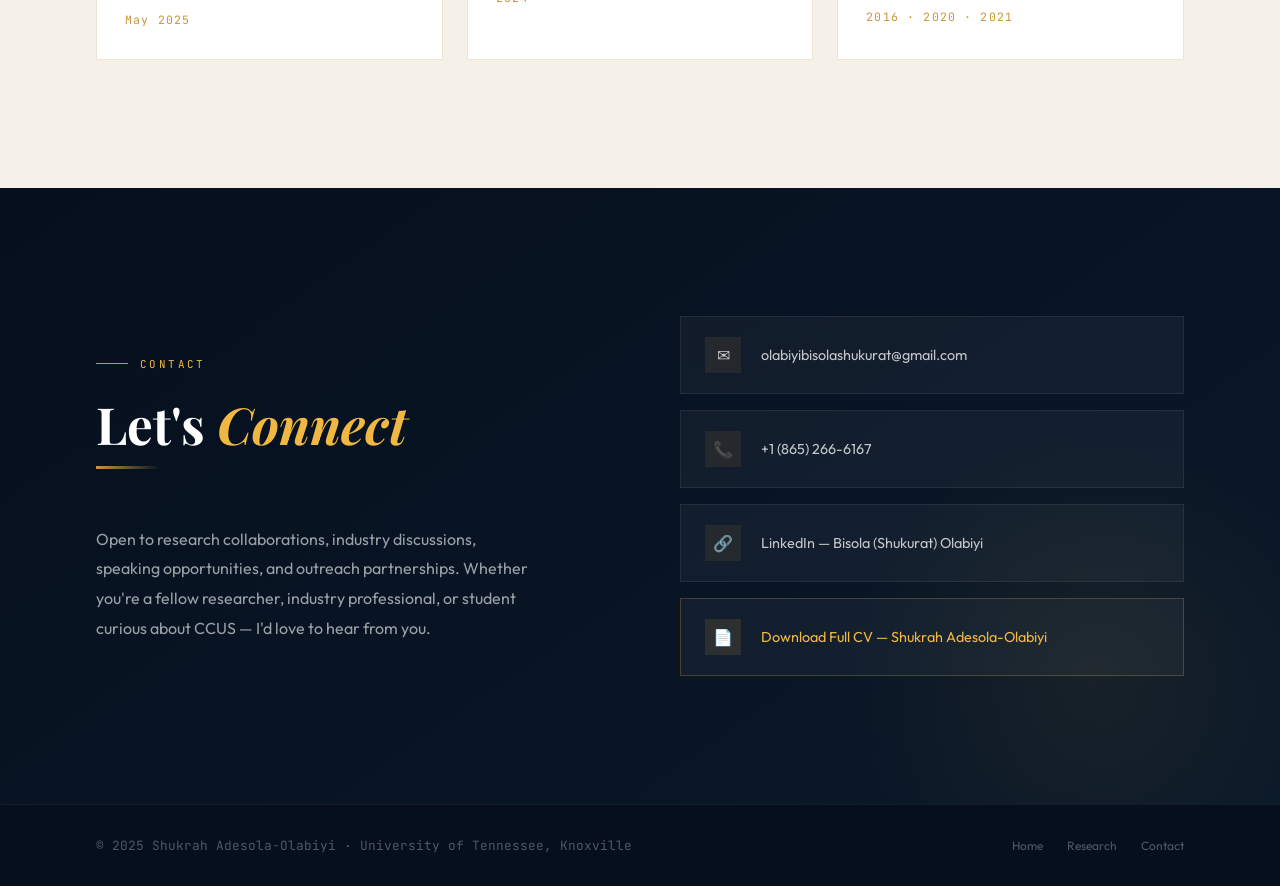
==== commit 43623aa6: "Update index.html" ====
--- a/index.html
+++ b/index.html
@@ -381,41 +381,43 @@
   </section>
 
 
-  <!-- ── PHOTO GALLERY ─────────────────────────────────────── -->
-  <div class="photo-grid-section" id="gallery">
-    <div class="photo-inner">
-      <div class="section-label"><span style="color:var(--gold-lt);font-family:'JetBrains Mono',monospace;font-size:0.68rem;letter-spacing:0.22em;text-transform:uppercase;">Gallery</span></div>
-      <h2 class="section-h light" style="margin-top:0.5rem;">Research in <em>Action</em></h2>
-      <div class="divider"></div>
-
-      <div class="photo-masonry">
-        <!-- Photo 1: HPCF Experiment Herring Lab UTK — wide span -->
-        <div class="p-item" data-caption="HPCF Experiment — Herring Lab, UTK">
-          <img src="assets/images/hpcf_utk.jpg" alt="HPCF Experiment at Herring Lab UTK">
-        </div>
-
-        <!-- Photo 2: HPCF microCT OSU -->
-        <div class="p-item" data-caption="HPCF microCT Experiment — Oregon State University (OSU)">
-          <img src="assets/images/hpcf_osu1.jpg" alt="HPCF microCT experiment at OSU">
-        </div>
-
-        <!-- Photo 3: HPCF MicroCT OSU (second) -->
-        <div class="p-item" data-caption="HPCF microCT Experiment — Oregon State University (OSU)">
-          <img src="assets/images/hpcf_osu2.jpg" alt="HPCF MicroCT setup at OSU">
-        </div>
-
-        <!-- Photo 4: InterPore Conference 2025 — wide span -->
-        <div class="p-item" data-caption="InterPore Conference 2025 — Albuquerque, New Mexico, USA">
-          <img src="assets/images/interpore2025.jpg" alt="InterPore 2025 Annual Meeting New Mexico">
-        </div>
-
-        <!-- Photo 5: ISSE Conference 2025 UTK -->
-        <div class="p-item" data-caption="ISSE Conference 2025 — University of Tennessee, Knoxville">
-          <img src="assets/images/isse2025.jpg" alt="ISSE Conference 2025 UTK poster presentation">
-        </div>
-      </div>
-    </div>
-  </div>
+ <!-- ── PHOTO GALLERY ─────────────────────────────────────── -->
+<div class="photo-grid-section" id="gallery">
+  <div class="photo-inner">
+    <div class="section-label">
+      <span style="color:var(--gold-lt);font-family:'JetBrains Mono',monospace;font-size:0.68rem;letter-spacing:0.22em;text-transform:uppercase;">Gallery</span>
+    </div>
+    <h2 class="section-h light" style="margin-top:0.5rem;">Research in <em>Action</em></h2>
+    <div class="divider"></div>
+
+    <div class="photo-masonry">
+      <div class="p-item">
+        <img src="assets/images/hpcf_utk.jpg" alt="HPCF Experiment at Herring Lab UTK">
+        <div class="p-caption">HPCF Experiment — Herring Lab, UTK</div>
+      </div>
+
+      <div class="p-item">
+        <img src="assets/images/hpcf_osu1.jpg" alt="HPCF microCT experiment at OSU">
+        <div class="p-caption">HPCF microCT Experiment — Oregon State University (OSU)</div>
+      </div>
+
+      <div class="p-item">
+        <img src="assets/images/hpcf_osu2.jpg" alt="HPCF MicroCT setup at OSU">
+        <div class="p-caption">HPCF microCT Setup — OSU</div>
+      </div>
+
+      <div class="p-item">
+        <img src="assets/images/interpore2025.jpg" alt="InterPore 2025 Annual Meeting New Mexico">
+        <div class="p-caption">InterPore Conference 2025 — Albuquerque, NM</div>
+      </div>
+
+      <div class="p-item">
+        <img src="assets/images/isse2025.jpg" alt="ISSE Conference 2025 UTK poster presentation">
+        <div class="p-caption">ISSE Conference 2025 — UTK</div>
+      </div>
+    </div>
+  </div>
+</div>
 
 
   <!-- ── RECOGNITION ──────────────────────────────────────── -->
--- a/assets/css/style.css
+++ b/assets/css/style.css
@@ -725,7 +725,7 @@
   flex-shrink: 0;
 }
 
-/* ── GALLERY PHOTOS SECTION ────────────────────────────────── */
+/* ── GALLERY PHOTOS SECTION ────────────────────────── */
 .photo-grid-section {
   background: var(--navy);
   padding: 8rem 6rem;
@@ -735,39 +735,64 @@
 .photo-masonry {
   display: grid;
   grid-template-columns: repeat(3, 1fr);
-  grid-auto-rows: 300px;
-  gap: 1rem;
+  gap: 1.5rem;
   margin-top: 4rem;
-}
+  align-items: start;
+}
+
 .p-item {
+  position: relative;
   overflow: hidden;
-  position: relative;
-  cursor: pointer;
-}
-.p-item::after {
-  content: attr(data-caption);
-  position: absolute; bottom: 0; left: 0; right: 0;
-  background: linear-gradient(to top, rgba(6,15,30,0.92) 0%, transparent 100%);
-  color: rgba(255,255,255,0.92);
-  font-size: 0.8rem; line-height: 1.5; font-weight: 500;
-  padding: 2rem 1.1rem 1rem;
-  transform: translateY(100%);
-  transition: transform 0.4s var(--ease-out);
-}
-.p-item:hover::after { transform: translateY(0); }
+  border-radius: 8px;
+  background: rgba(255, 255, 255, 0.03);
+  border: 1px solid rgba(255, 255, 255, 0.08);
+}
+
 .p-item img {
-  width: 100%; height: 100%; object-fit: cover;
+  width: 100%;
+  height: 320px; /* Fixed height for clean grid alignment */
+  object-fit: cover;
+  object-position: center; /* Centers subject correctly */
+  display: block;
   transition: transform 0.5s ease, filter 0.5s ease;
-  filter: brightness(0.88);
-}
-.p-item:hover img { transform: scale(1.06); filter: brightness(1); }
-
-/* 5-photo layout: photo 1 spans 2 cols, photo 4 spans 2 cols */
-.p-item:nth-child(1) { grid-column: span 2; }
-.p-item:nth-child(2) { grid-column: span 1; }
-.p-item:nth-child(3) { grid-column: span 1; }
-.p-item:nth-child(4) { grid-column: span 2; }
-.p-item:nth-child(5) { grid-column: span 1; }
+  filter: brightness(0.9);
+}
+
+.p-item:hover img {
+  transform: scale(1.04);
+  filter: brightness(1);
+}
+
+/* Captions visible by default at bottom of images */
+.p-caption {
+  position: absolute;
+  bottom: 0;
+  left: 0;
+  right: 0;
+  background: linear-gradient(to top, rgba(6, 15, 30, 0.95) 0%, rgba(6, 15, 30, 0.6) 70%, transparent 100%);
+  color: var(--white);
+  font-family: 'Outfit', sans-serif;
+  font-size: 0.85rem;
+  font-weight: 500;
+  padding: 2.5rem 1rem 1rem 1rem;
+  z-index: 2;
+  pointer-events: none;
+}
+
+/* Mobile responsive adjustments */
+@media (max-width: 900px) {
+  .photo-masonry {
+    grid-template-columns: 1fr 1fr;
+  }
+}
+@media (max-width: 600px) {
+  .photo-masonry {
+    grid-template-columns: 1fr;
+  }
+  .p-item img {
+    height: 260px;
+  }
+}
 
 /* ── RECOGNITION ─────────────────────────────────────────────── */
 .recog-section { background: var(--cream); }
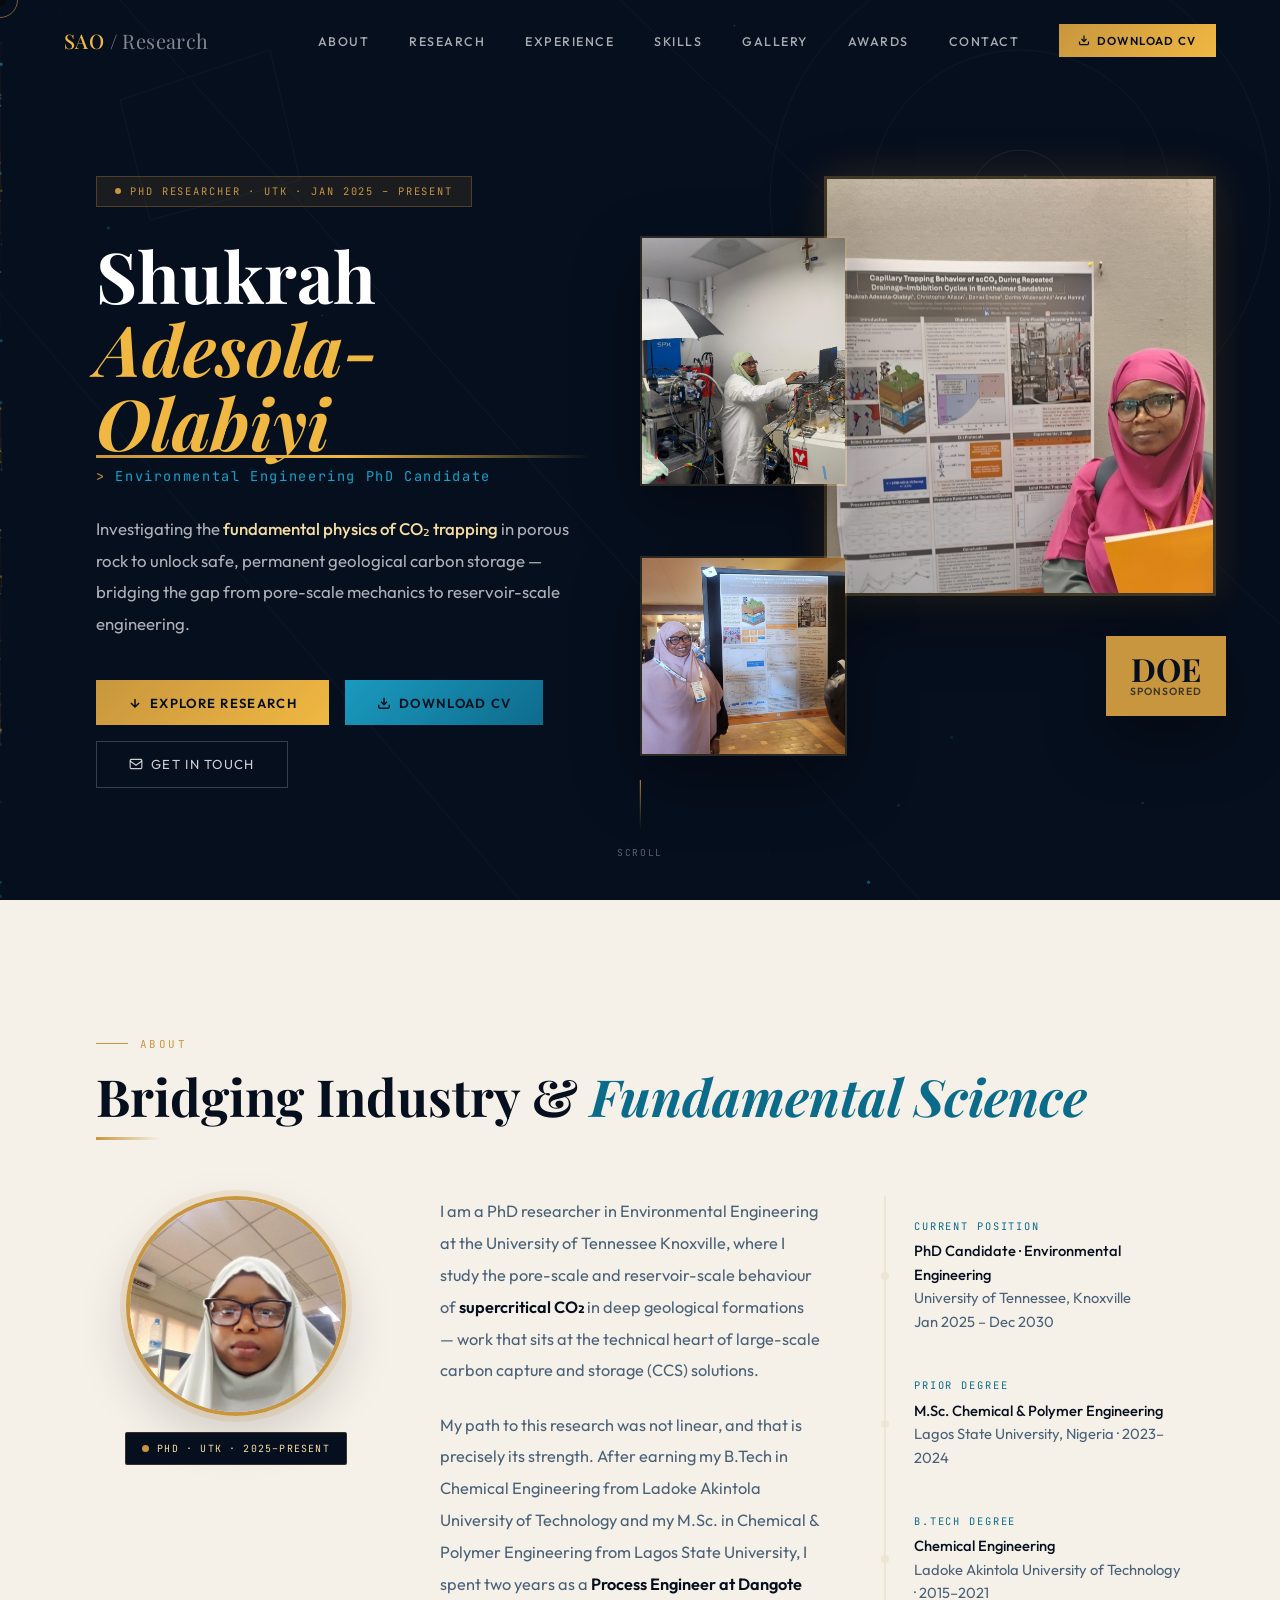
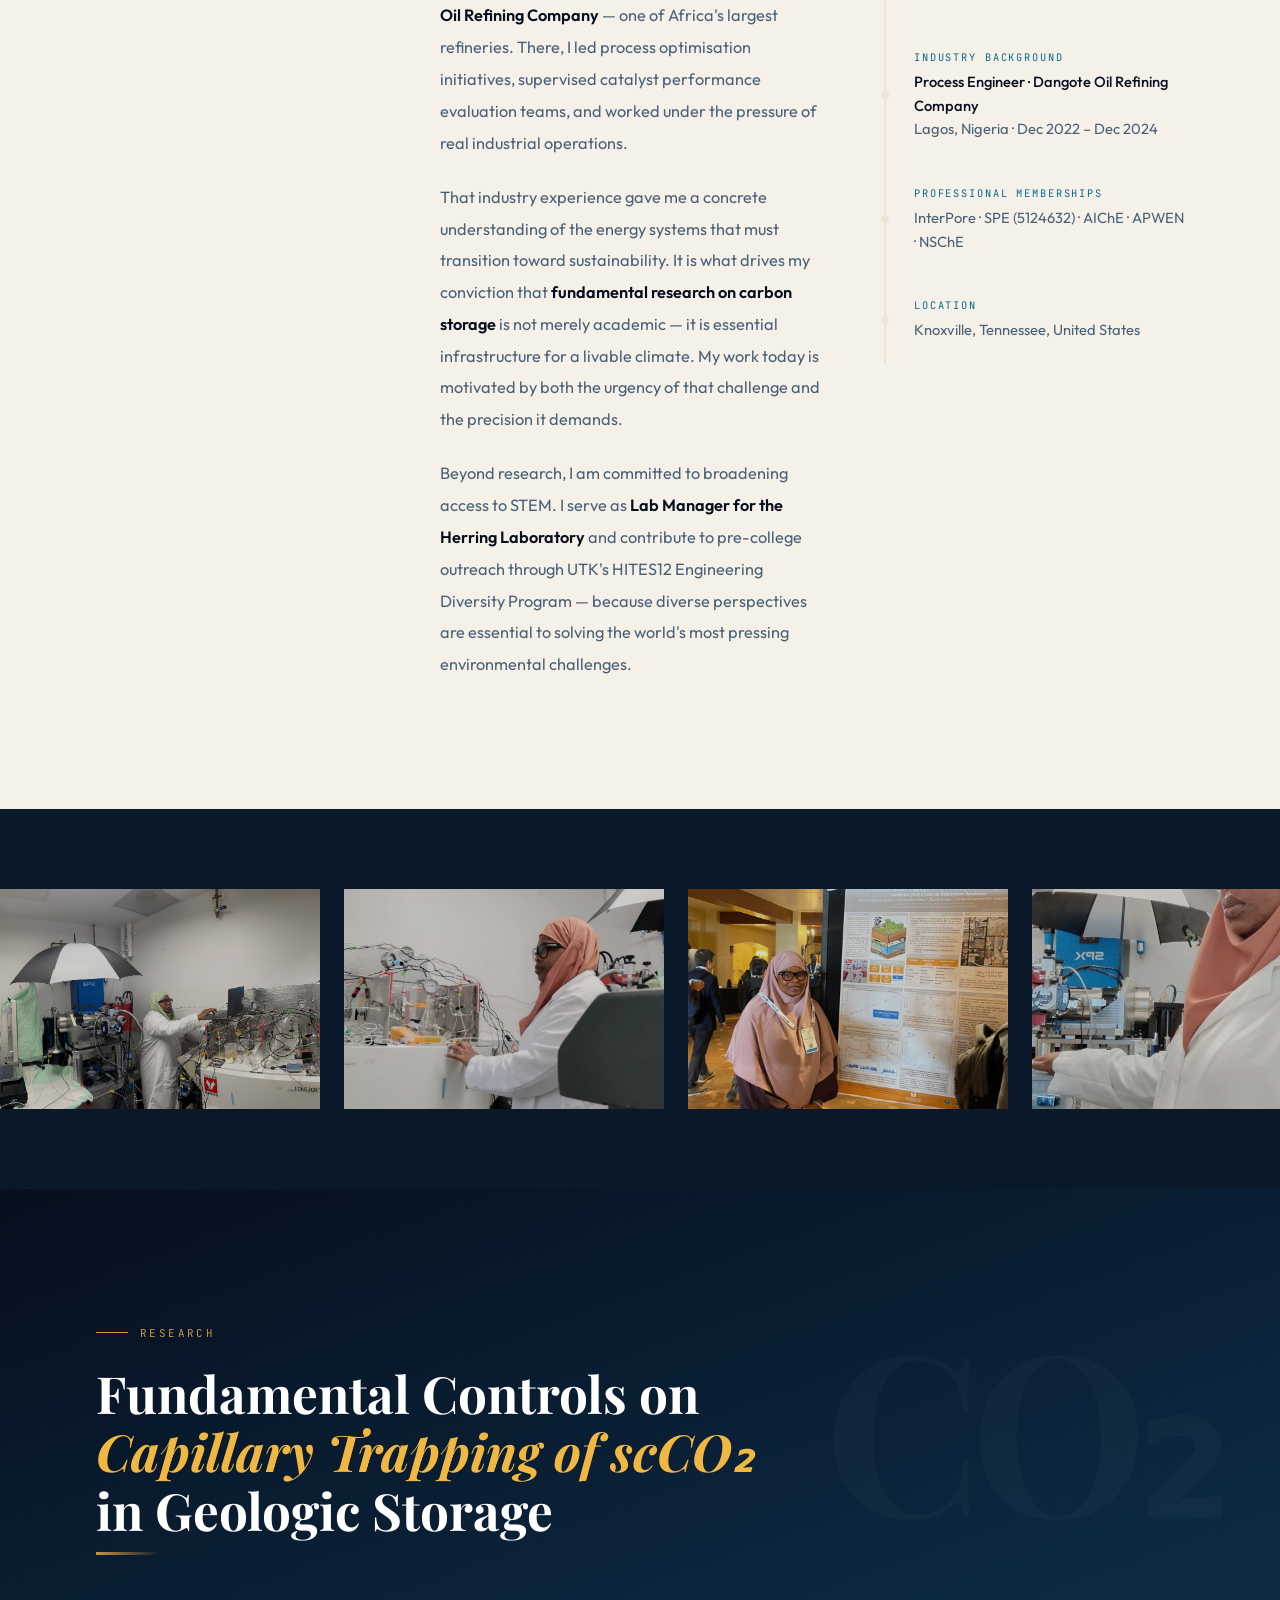
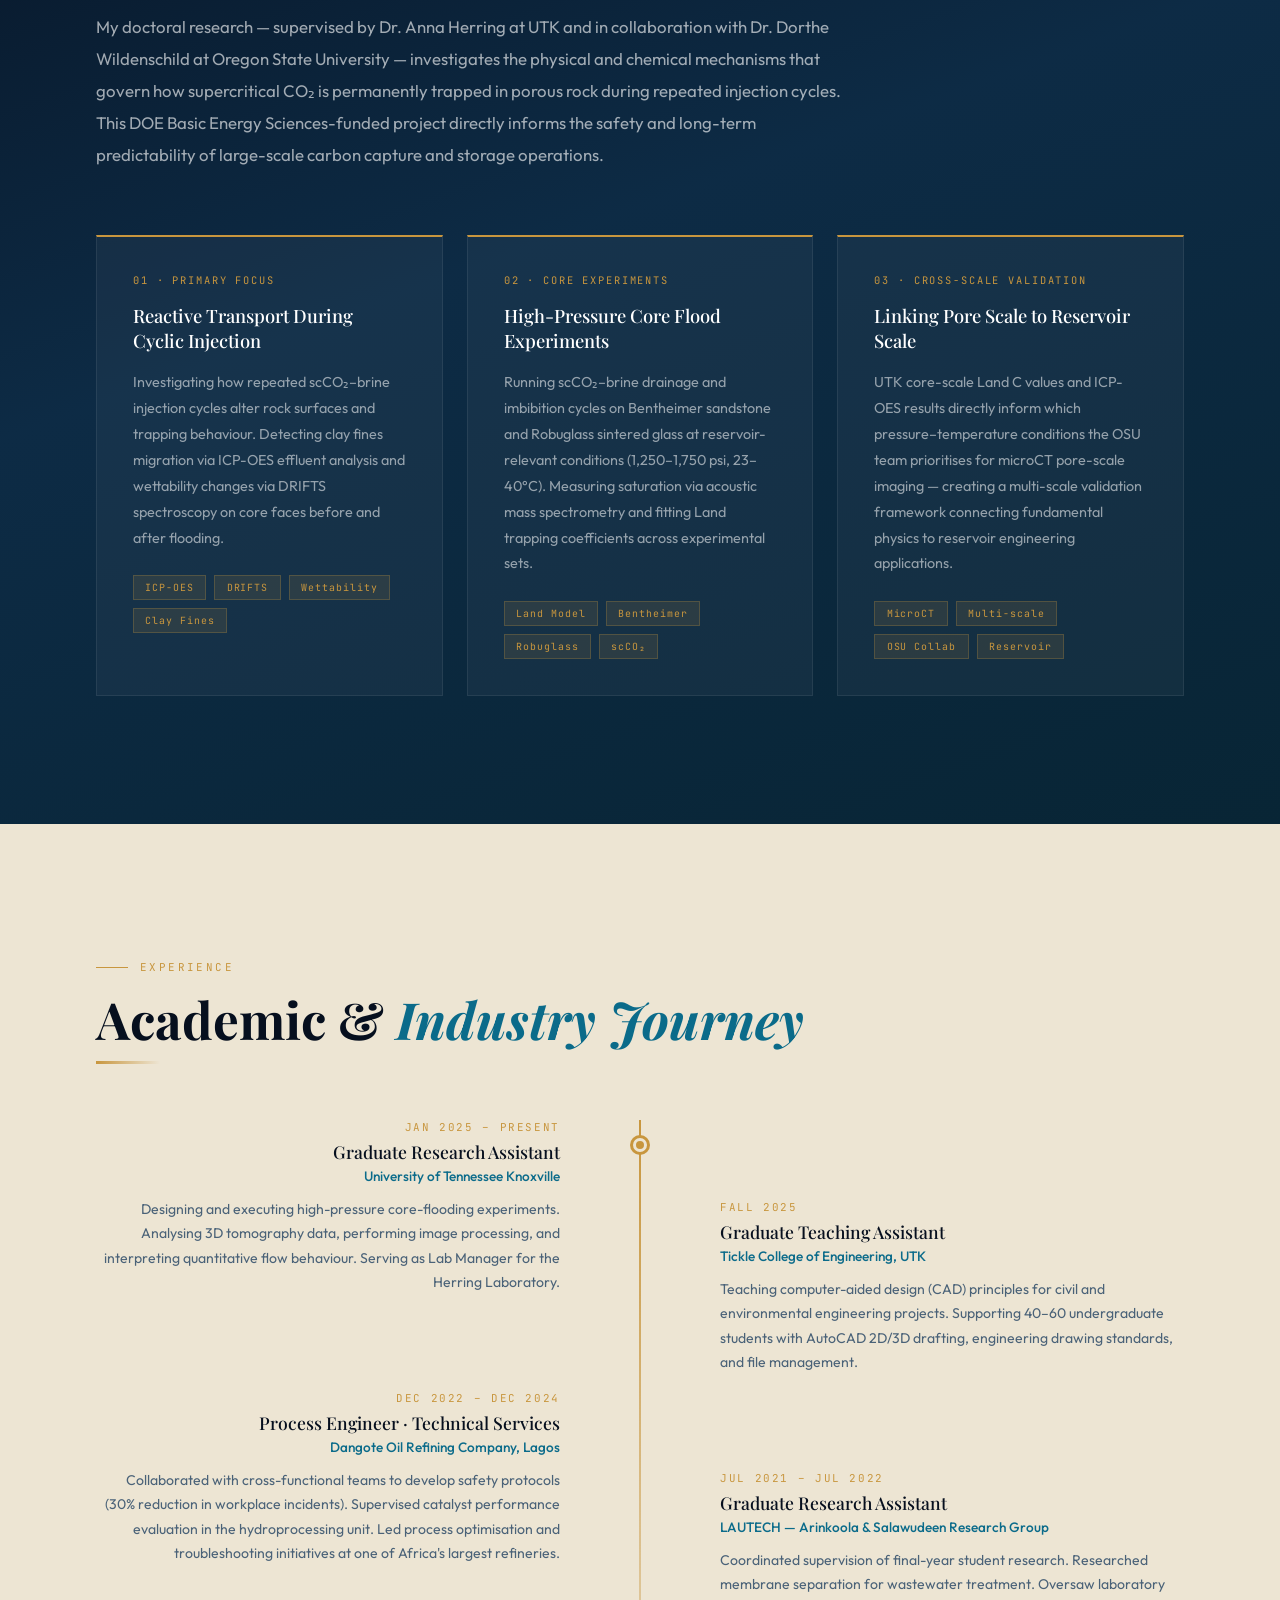
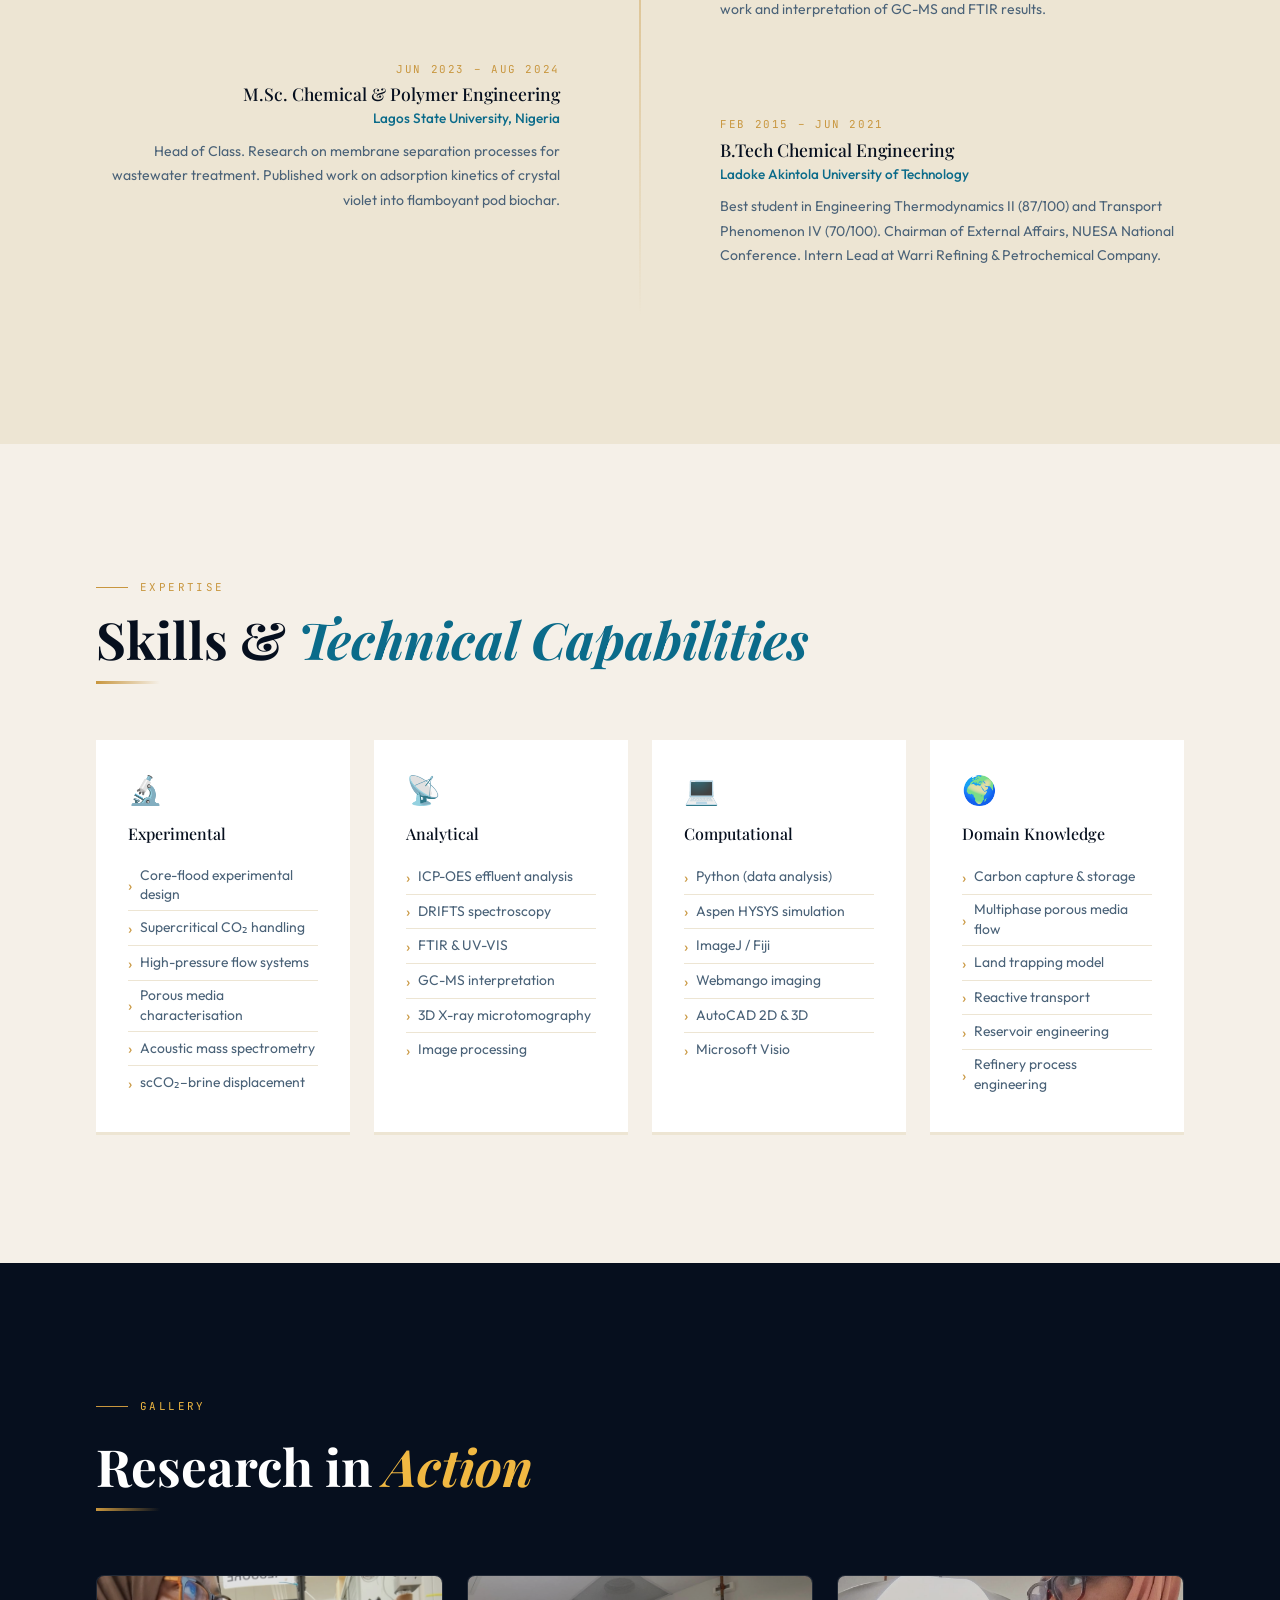
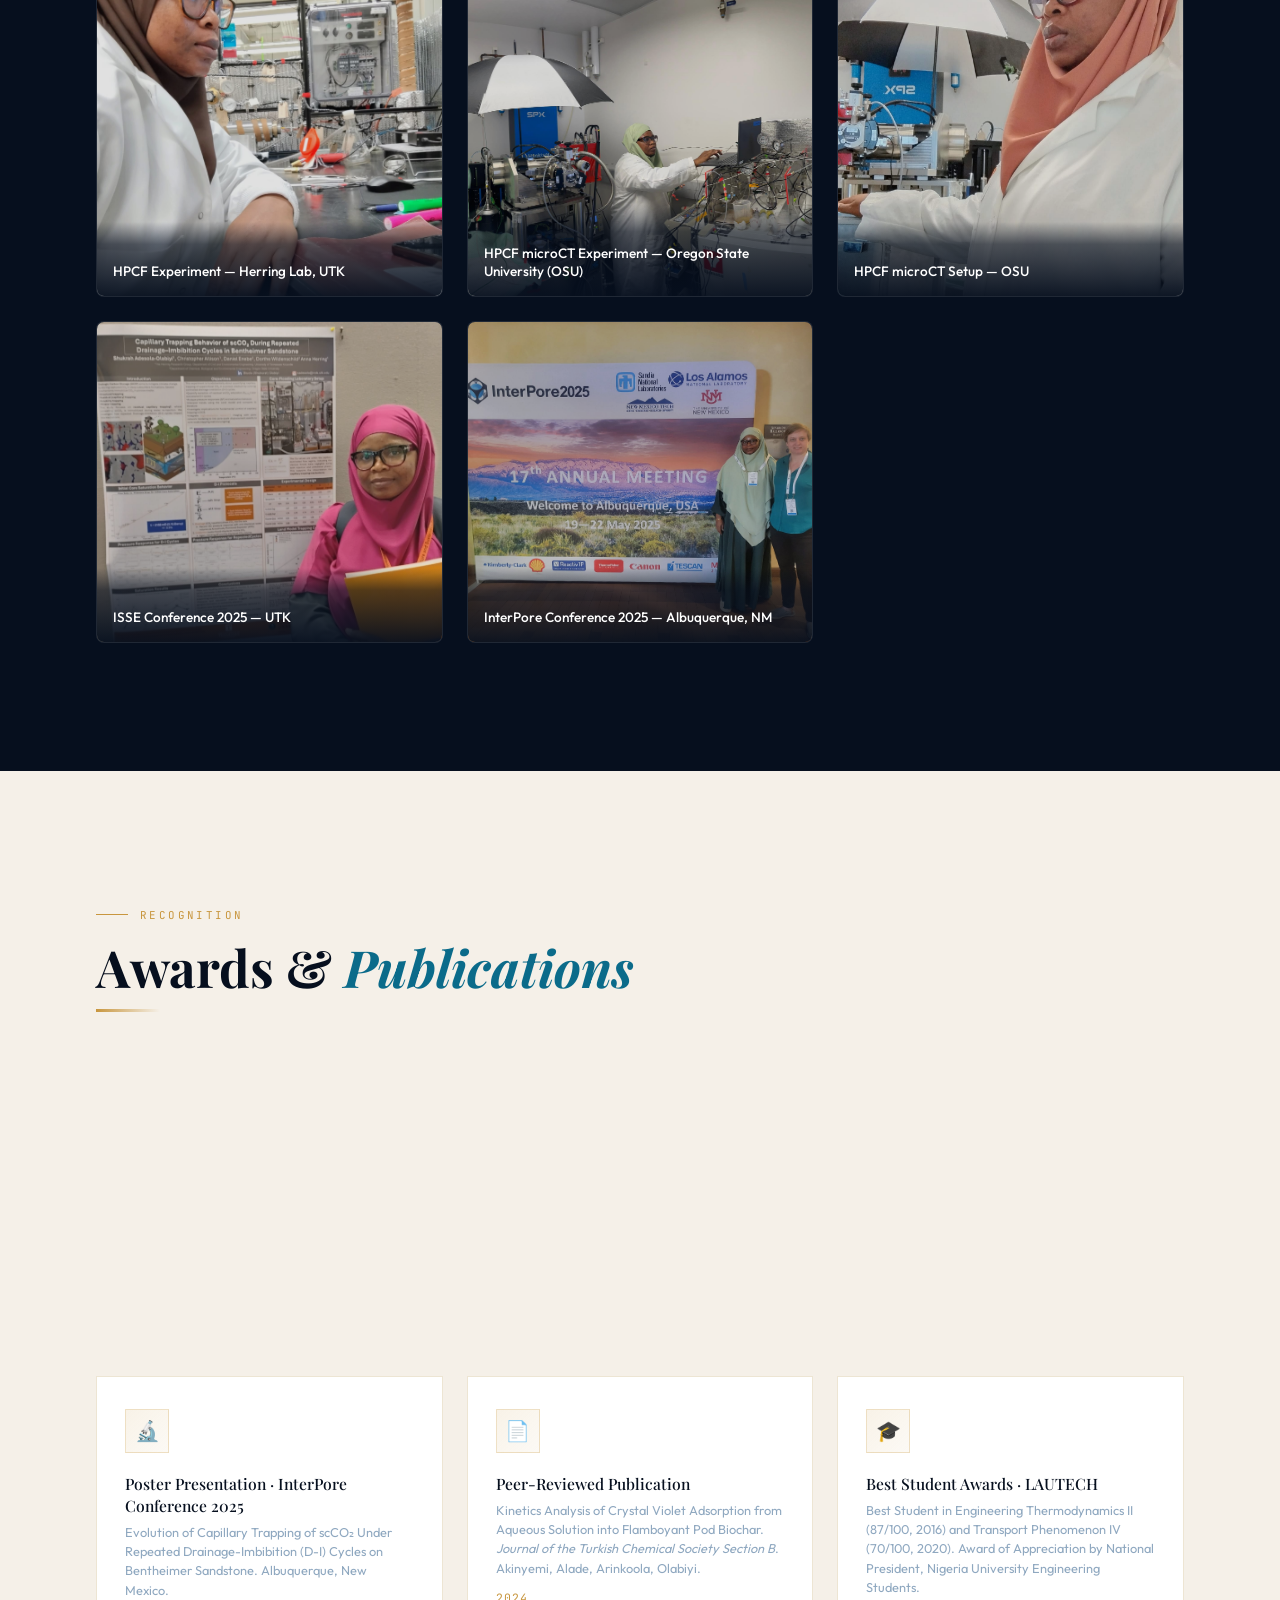
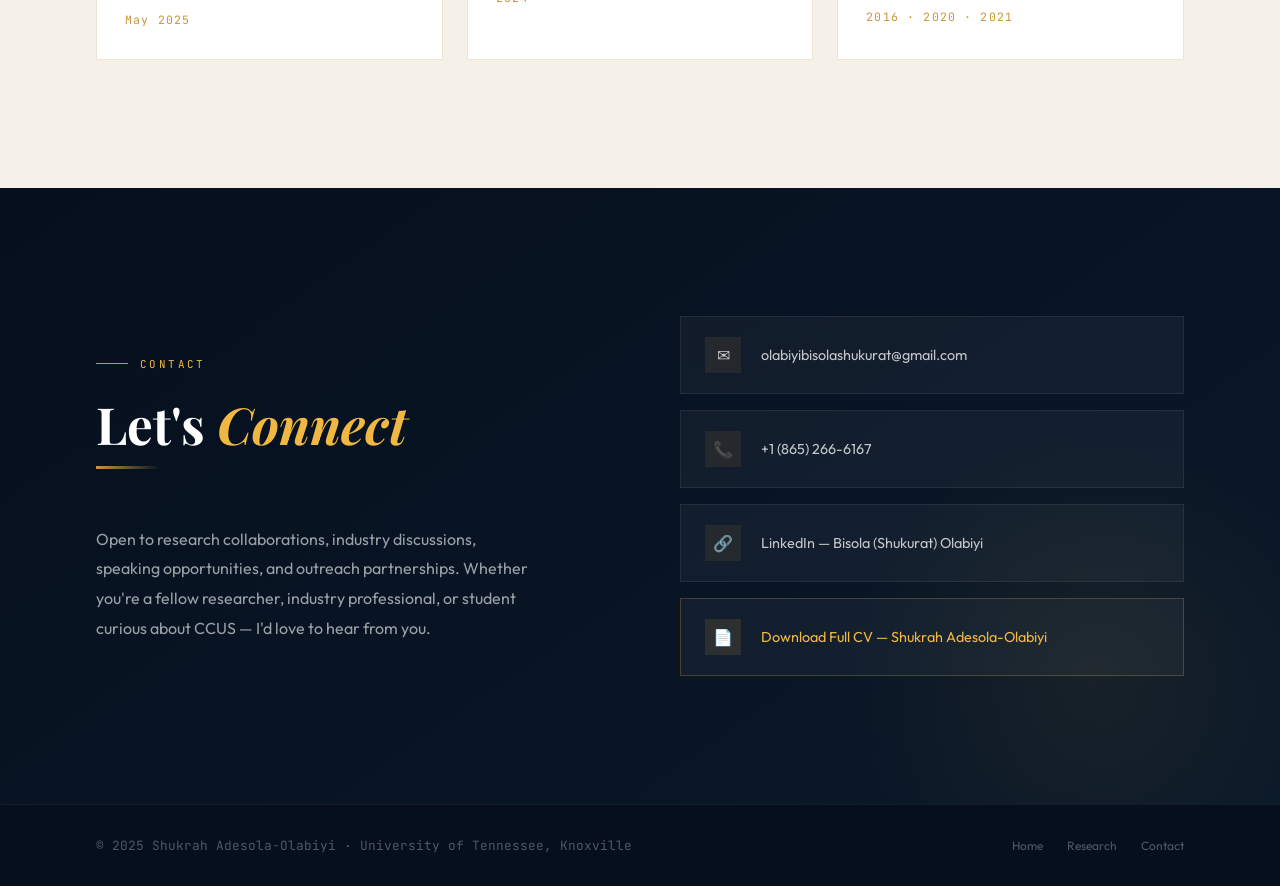
==== commit 0bad1da6: "Update index.html" ====
--- a/index.html
+++ b/index.html
@@ -406,15 +406,16 @@
         <div class="p-caption">HPCF microCT Setup — OSU</div>
       </div>
 
+        <div class="p-item">
+        <img src="assets/images/isse2025.jpg" alt="ISSE Conference 2025 UTK poster presentation">
+        <div class="p-caption">ISSE Conference 2025 — UTK</div>
+      </div>
+      
       <div class="p-item">
         <img src="assets/images/interpore2025.jpg" alt="InterPore 2025 Annual Meeting New Mexico">
         <div class="p-caption">InterPore Conference 2025 — Albuquerque, NM</div>
       </div>
 
-      <div class="p-item">
-        <img src="assets/images/isse2025.jpg" alt="ISSE Conference 2025 UTK poster presentation">
-        <div class="p-caption">ISSE Conference 2025 — UTK</div>
-      </div>
     </div>
   </div>
 </div>
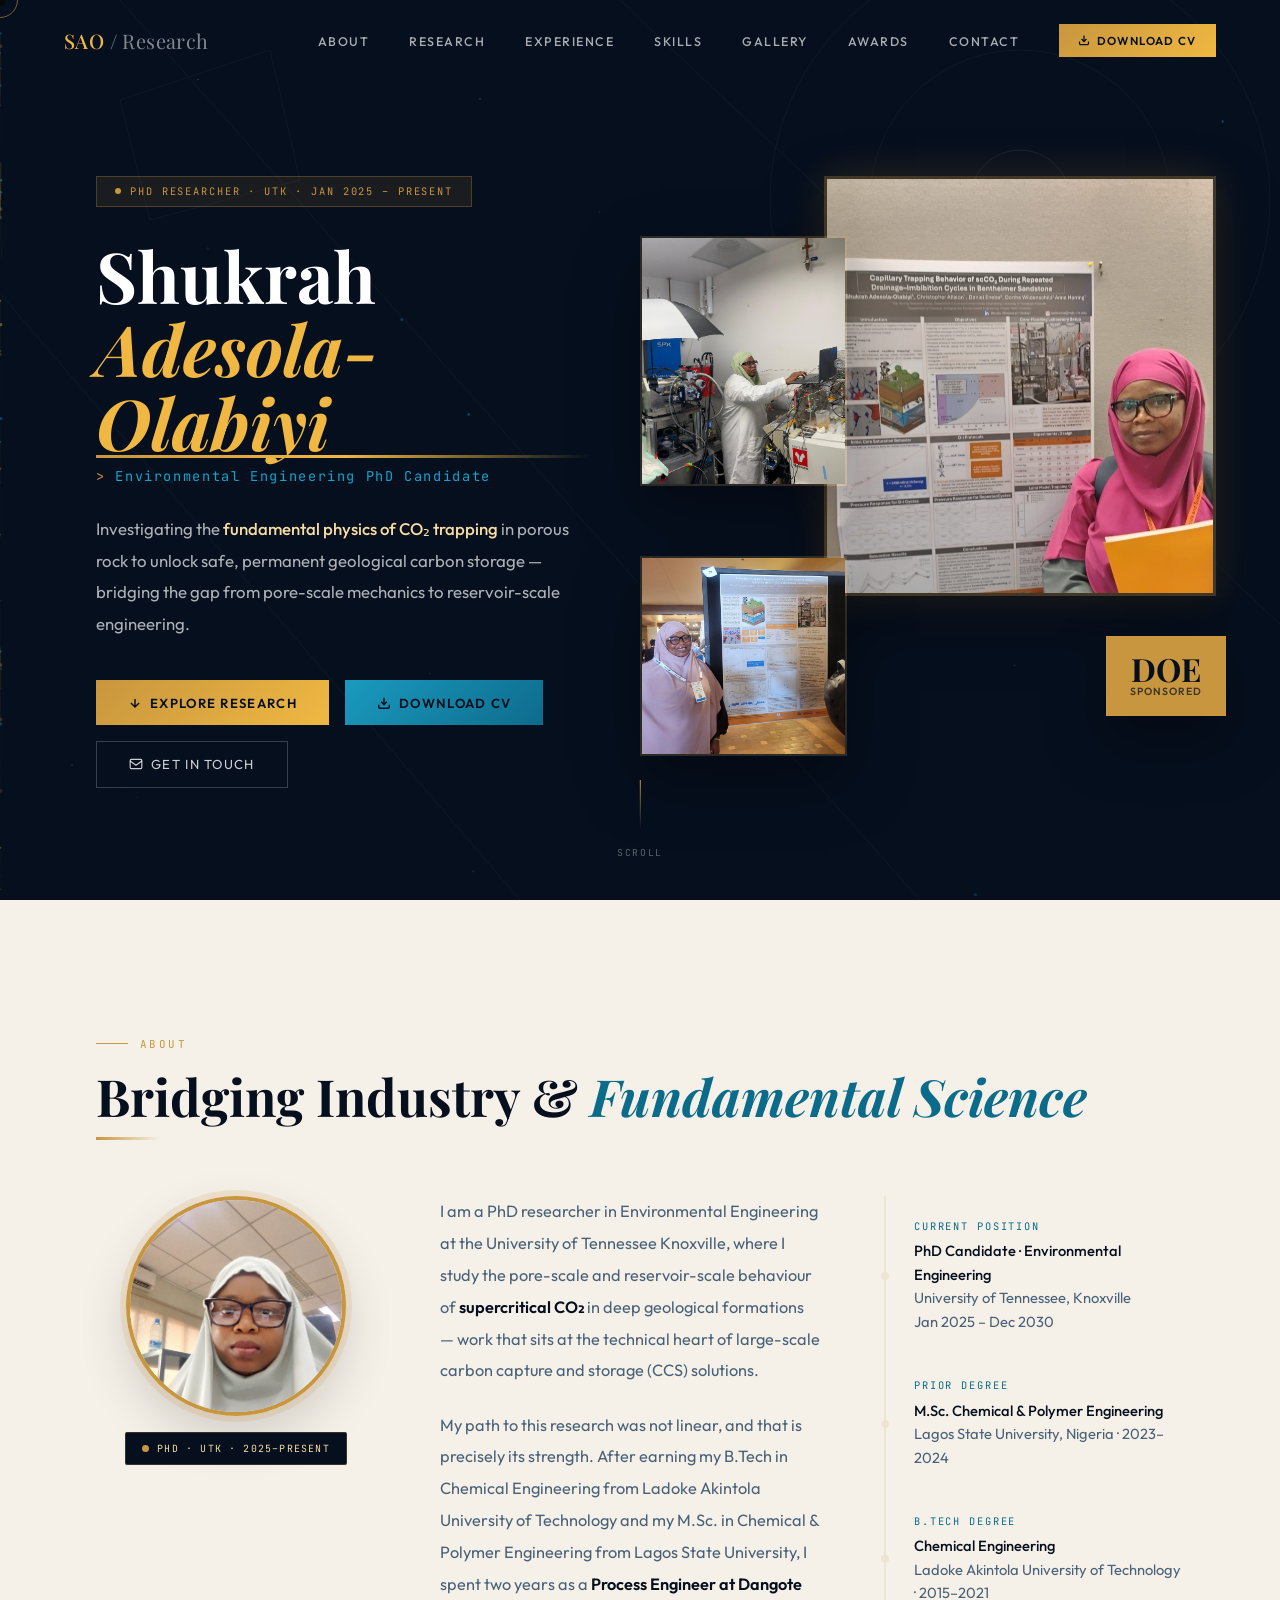
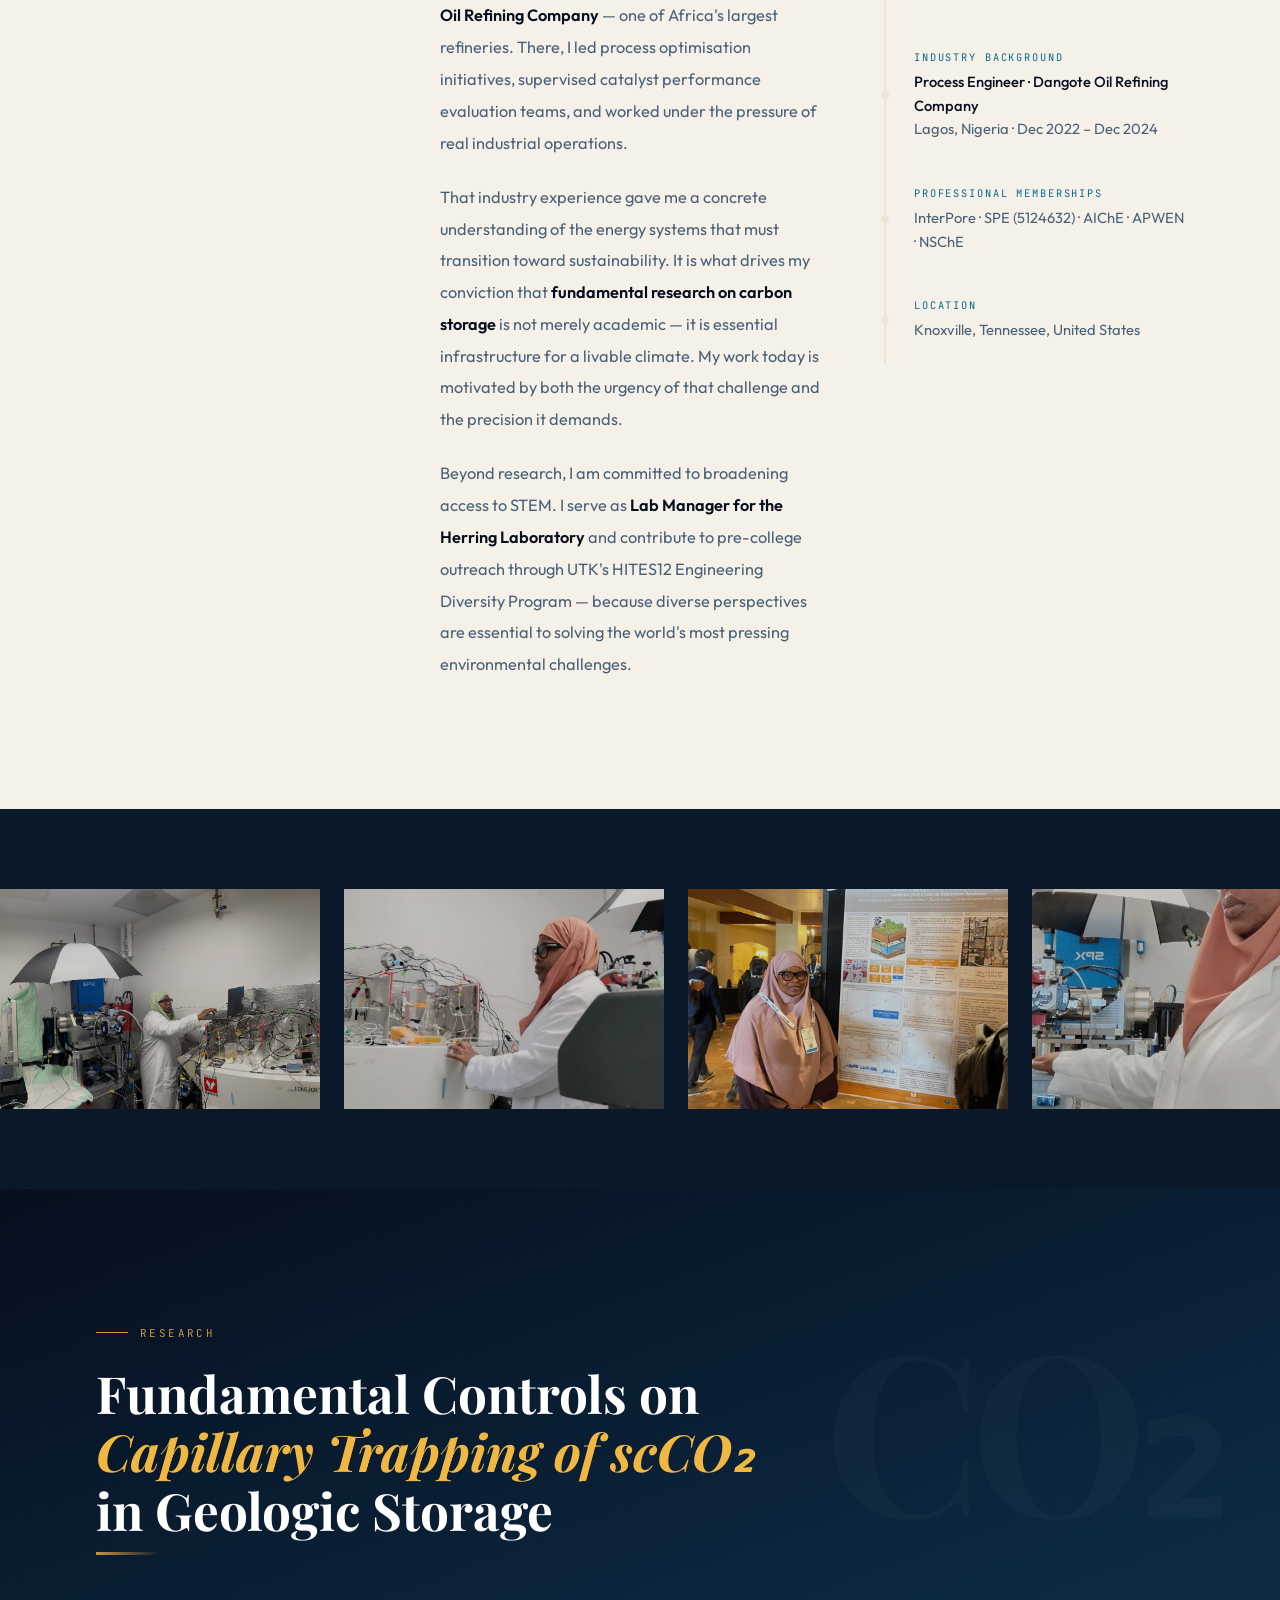
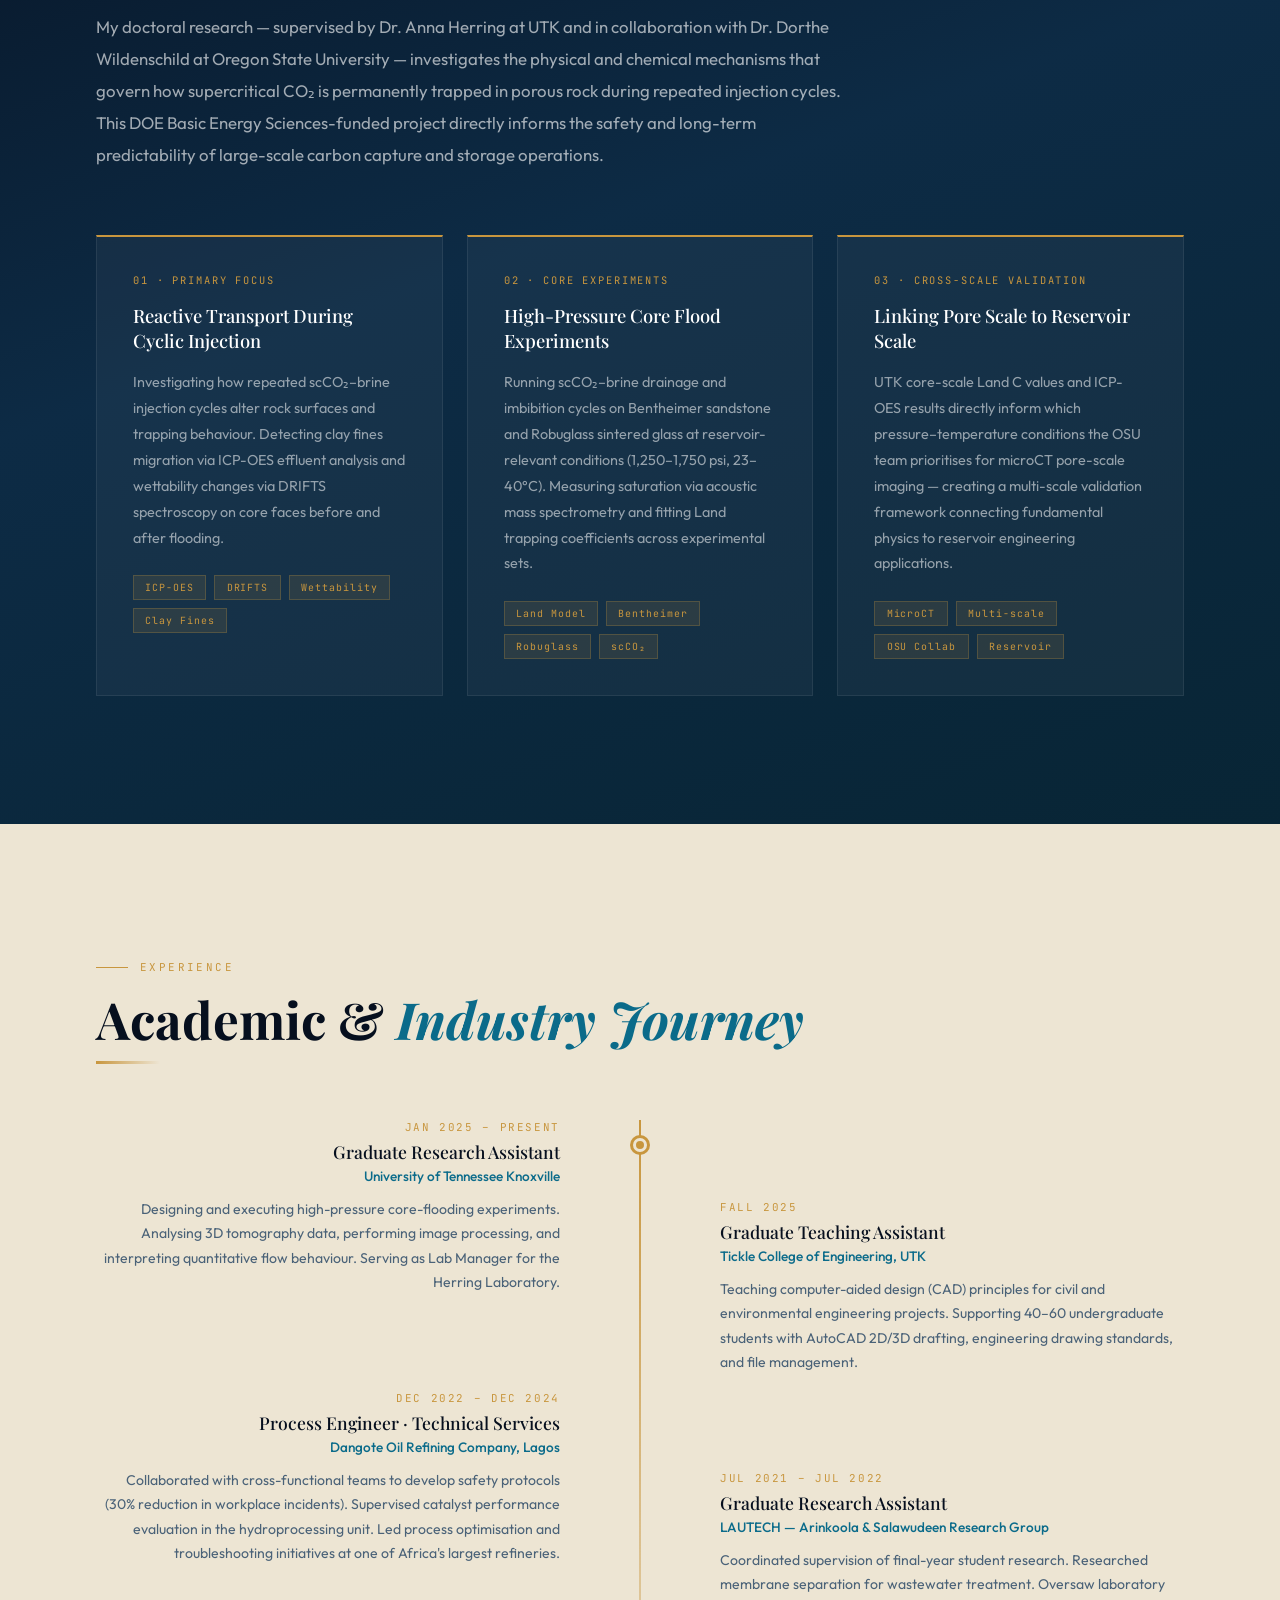
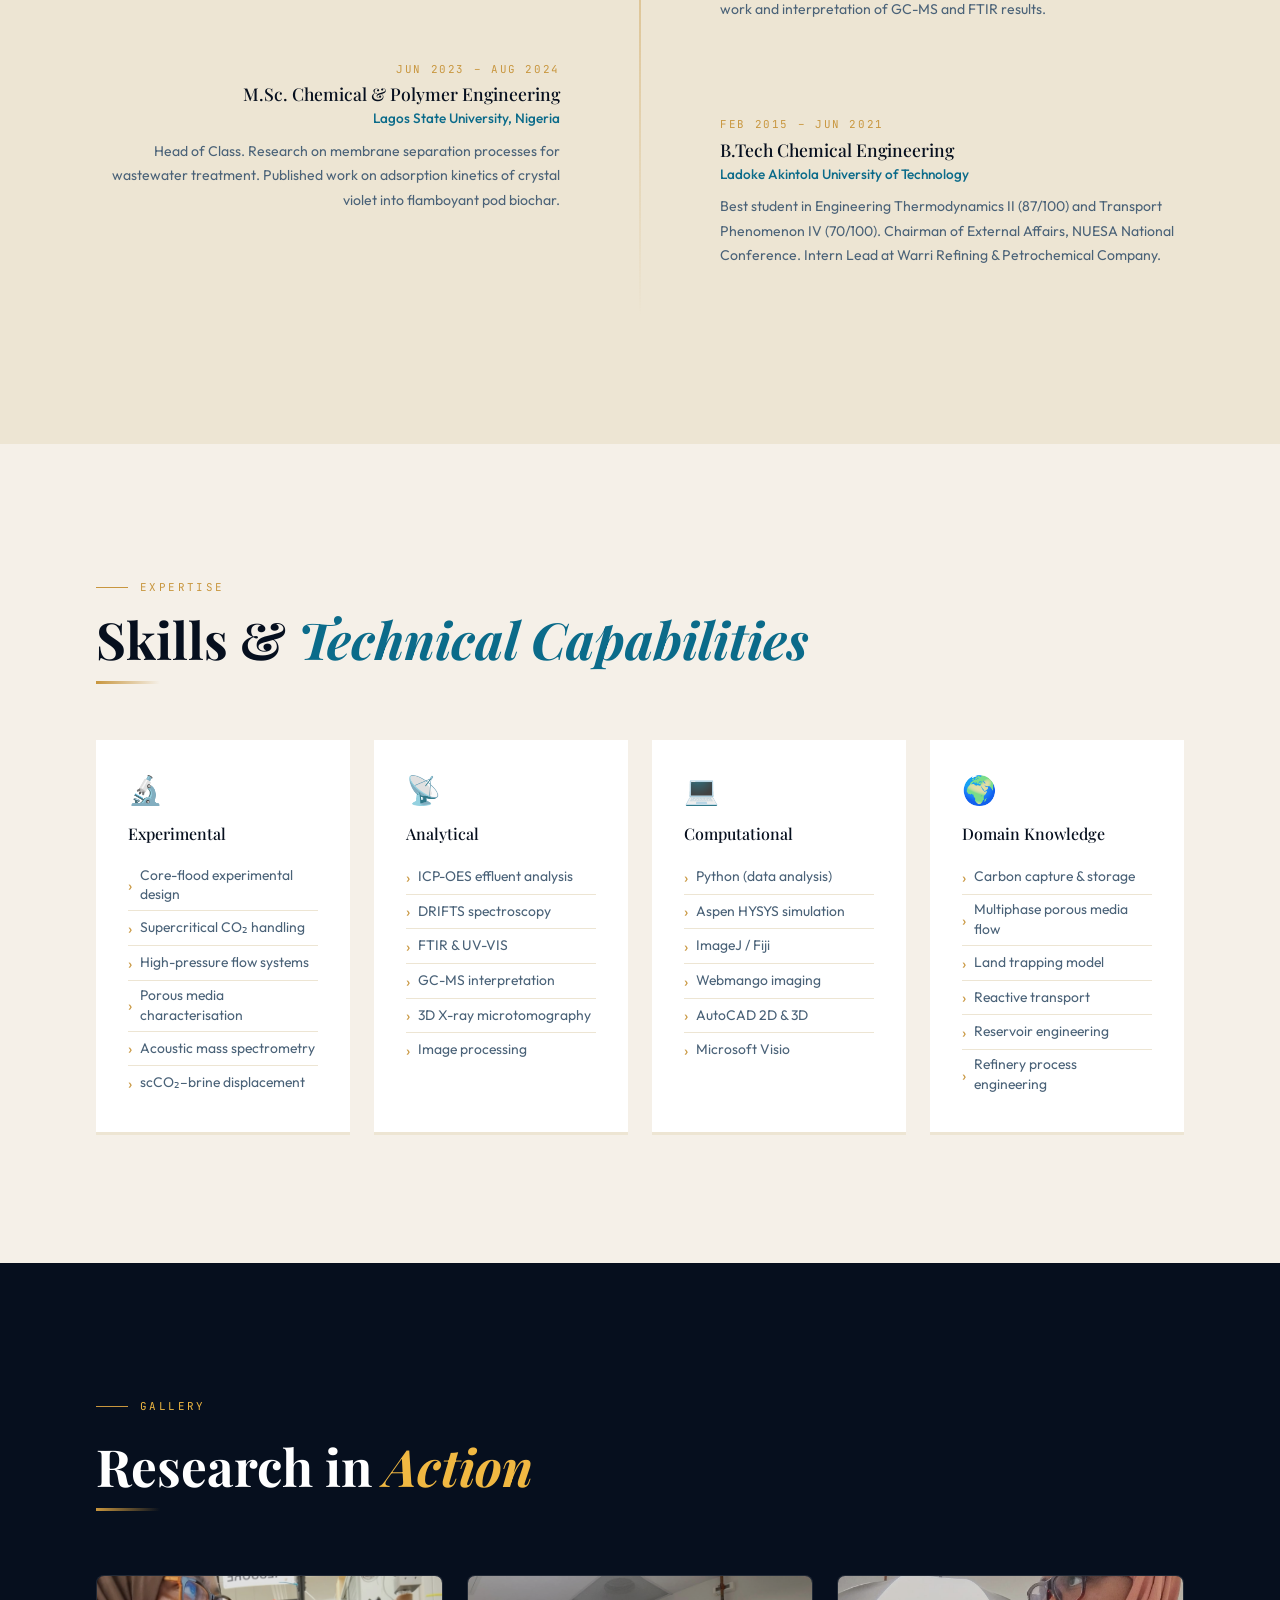
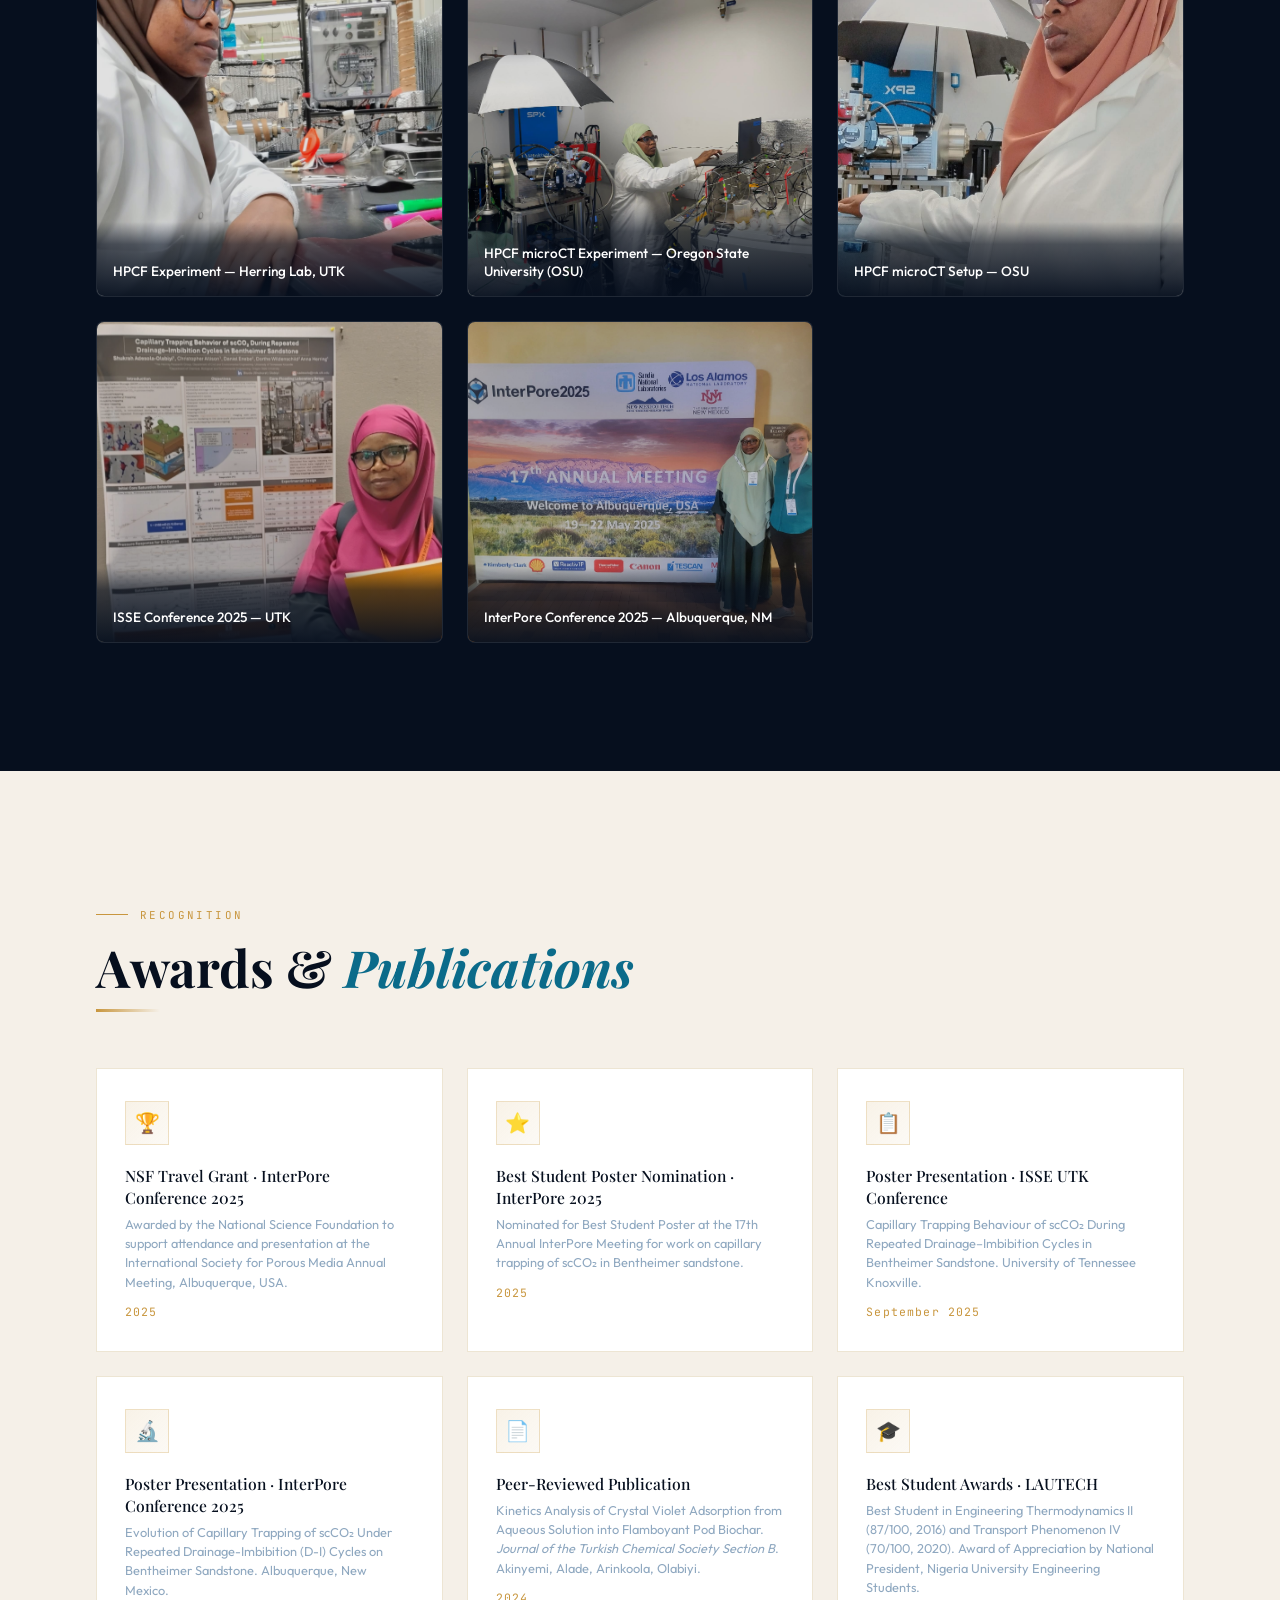
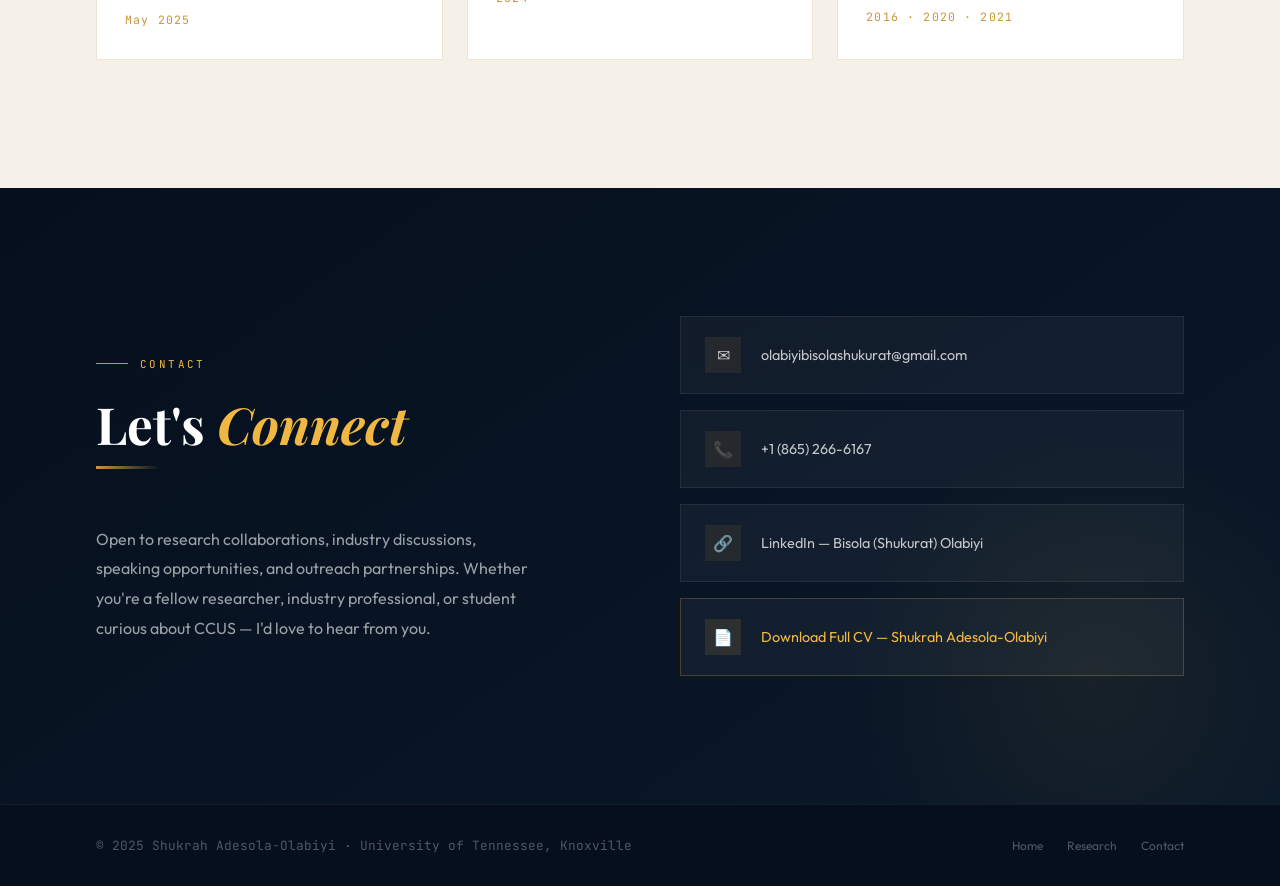
==== commit 97e50f39: "Update index.html" ====
--- a/index.html
+++ b/index.html
@@ -493,7 +493,7 @@
           +1 (865) 266-6167
         </a>
         <!-- UPDATE: Replace # with your actual LinkedIn URL -->
-        <a href="https://linkedin.com/in/bisola-shukurat-olabiyi" target="_blank" rel="noopener" class="c-link">
+        <a href="https://www.linkedin.com/in/shukrah-adesola/" target="_blank" rel="noopener" class="c-link">
           <div class="c-link-icon">🔗</div>
           LinkedIn — Bisola (Shukurat) Olabiyi
         </a>
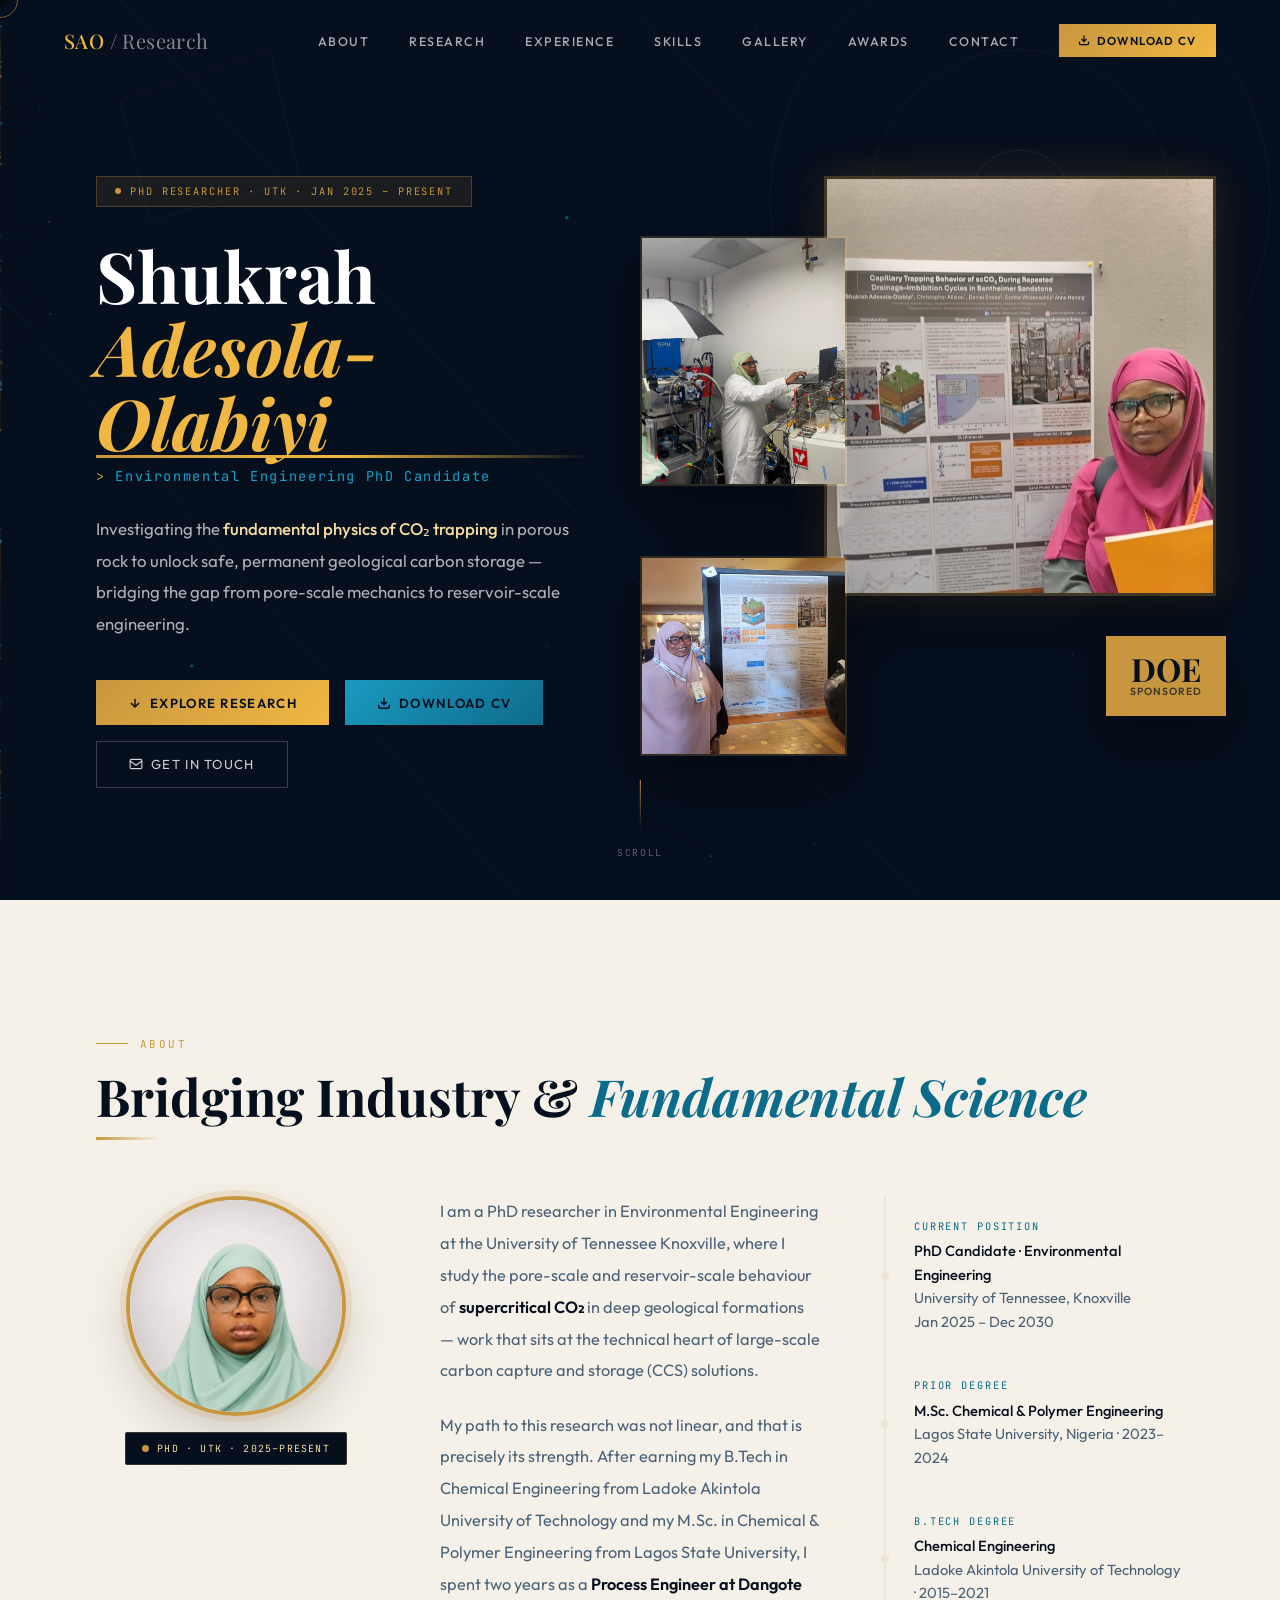
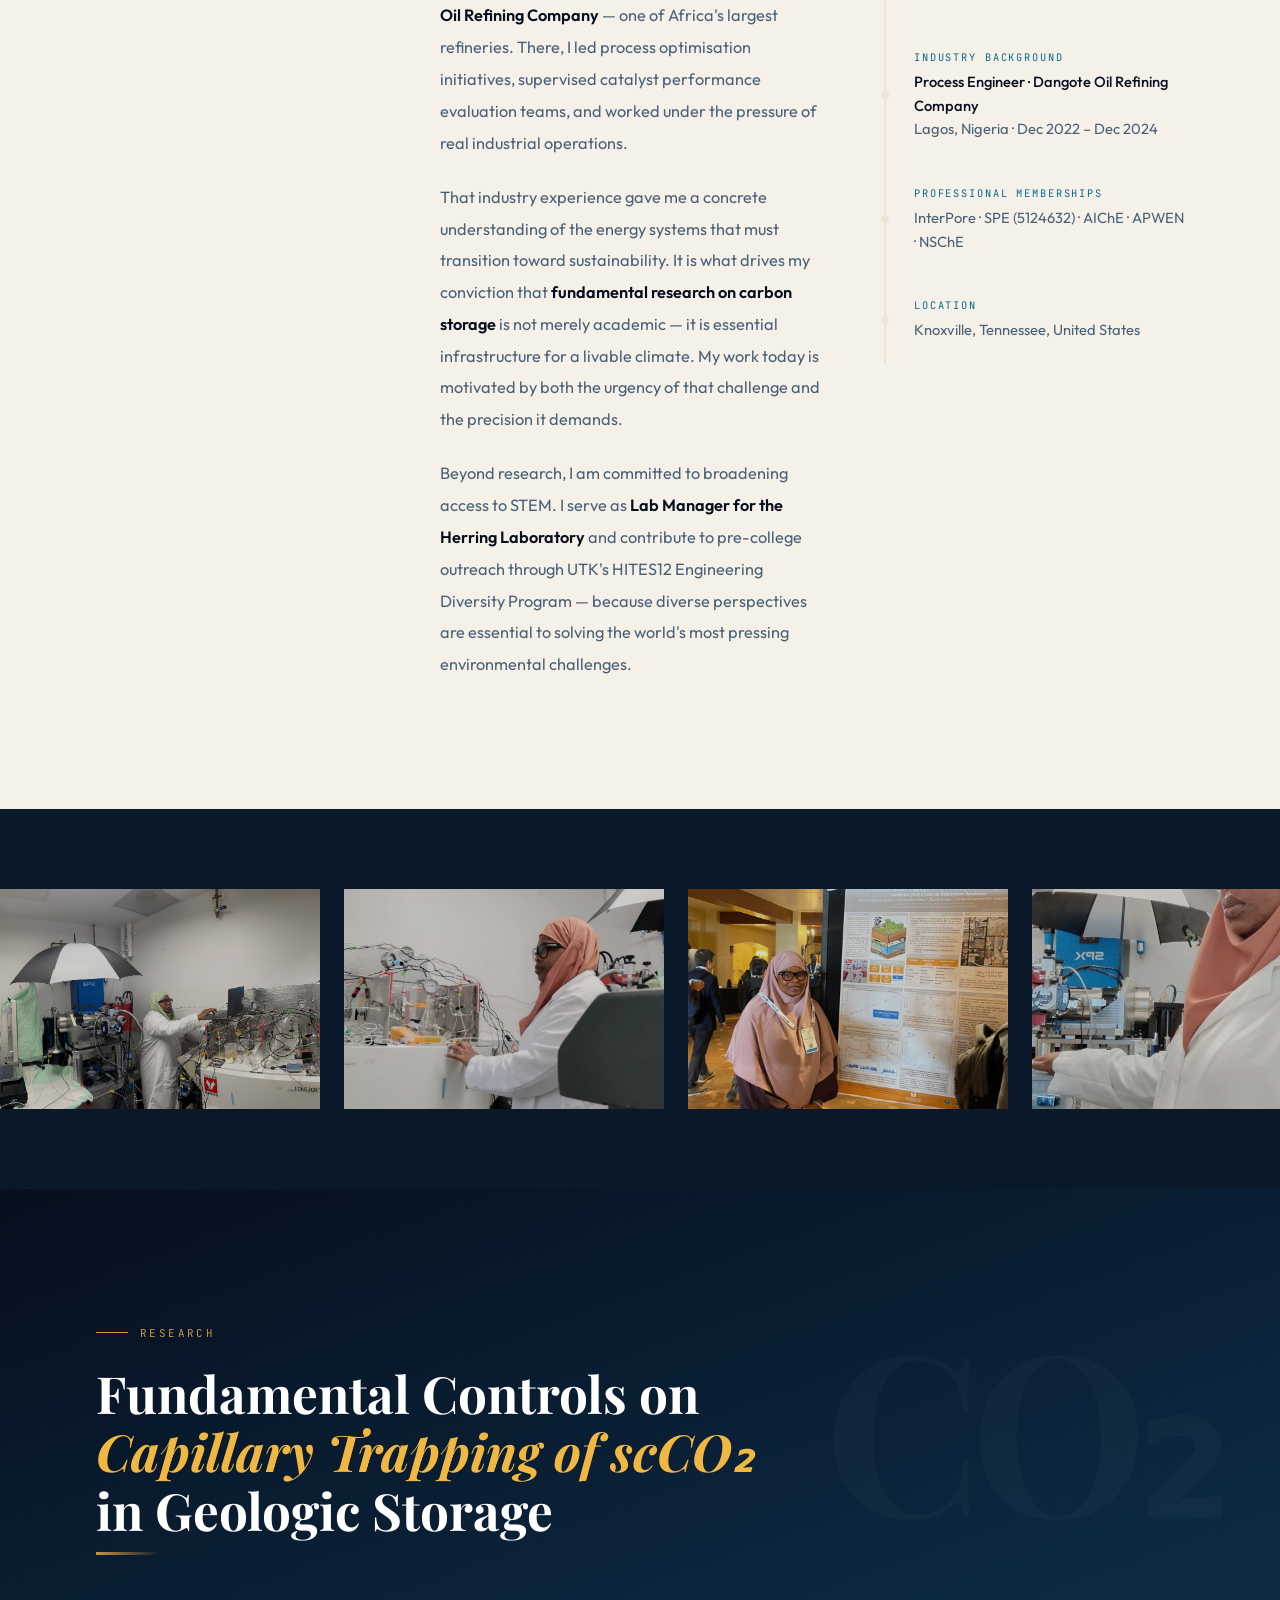
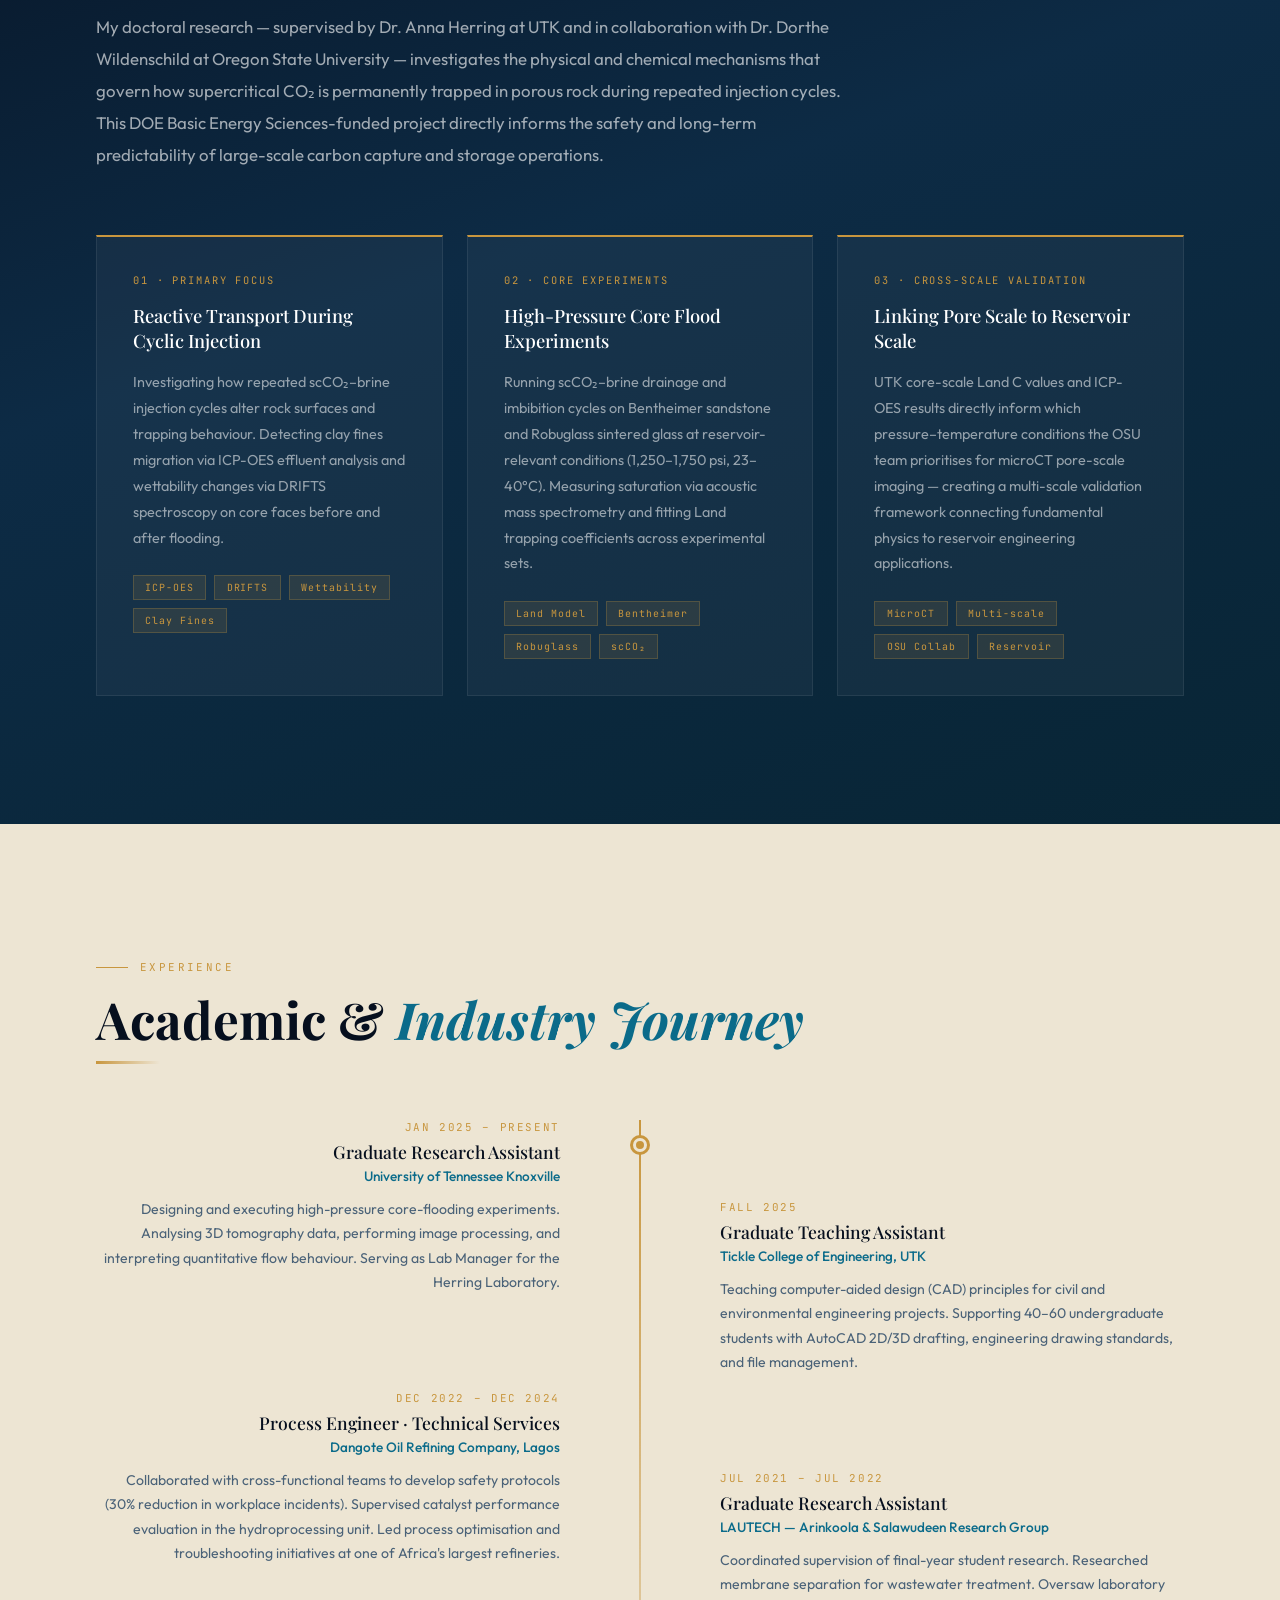
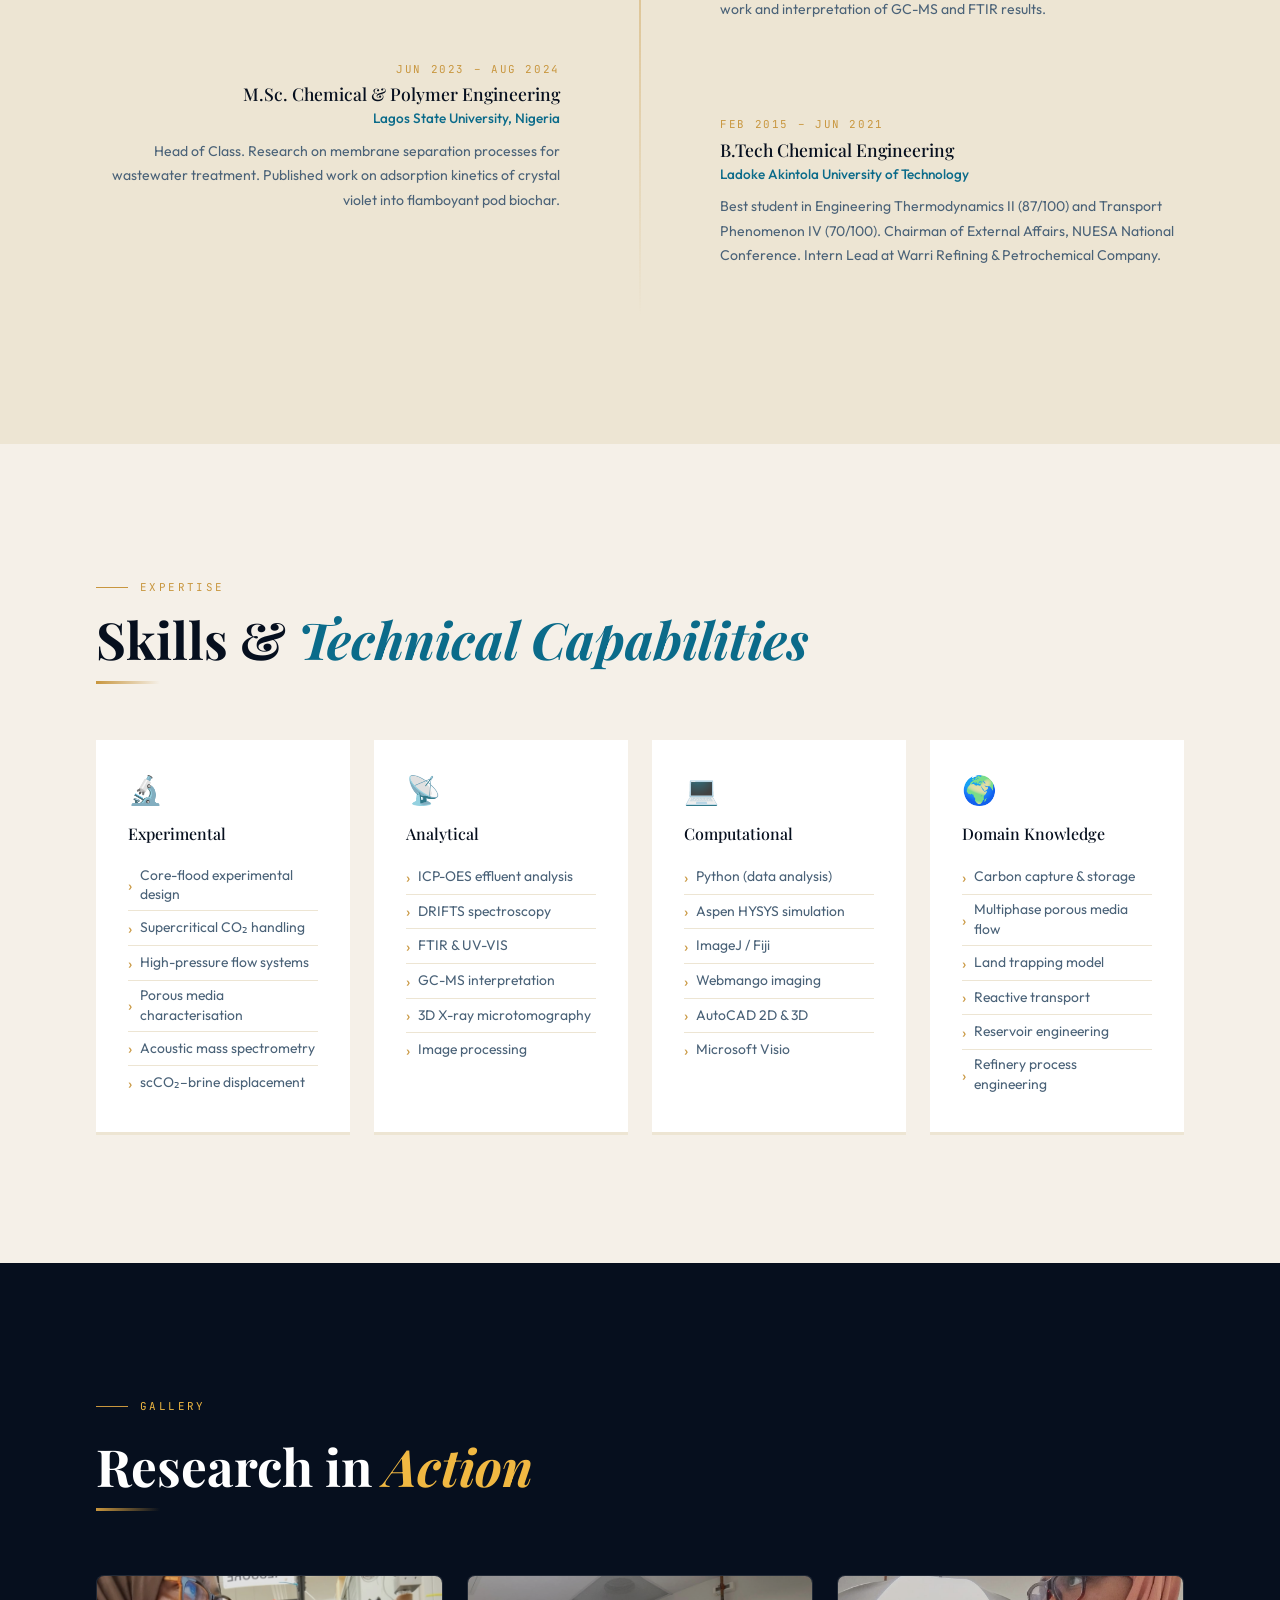
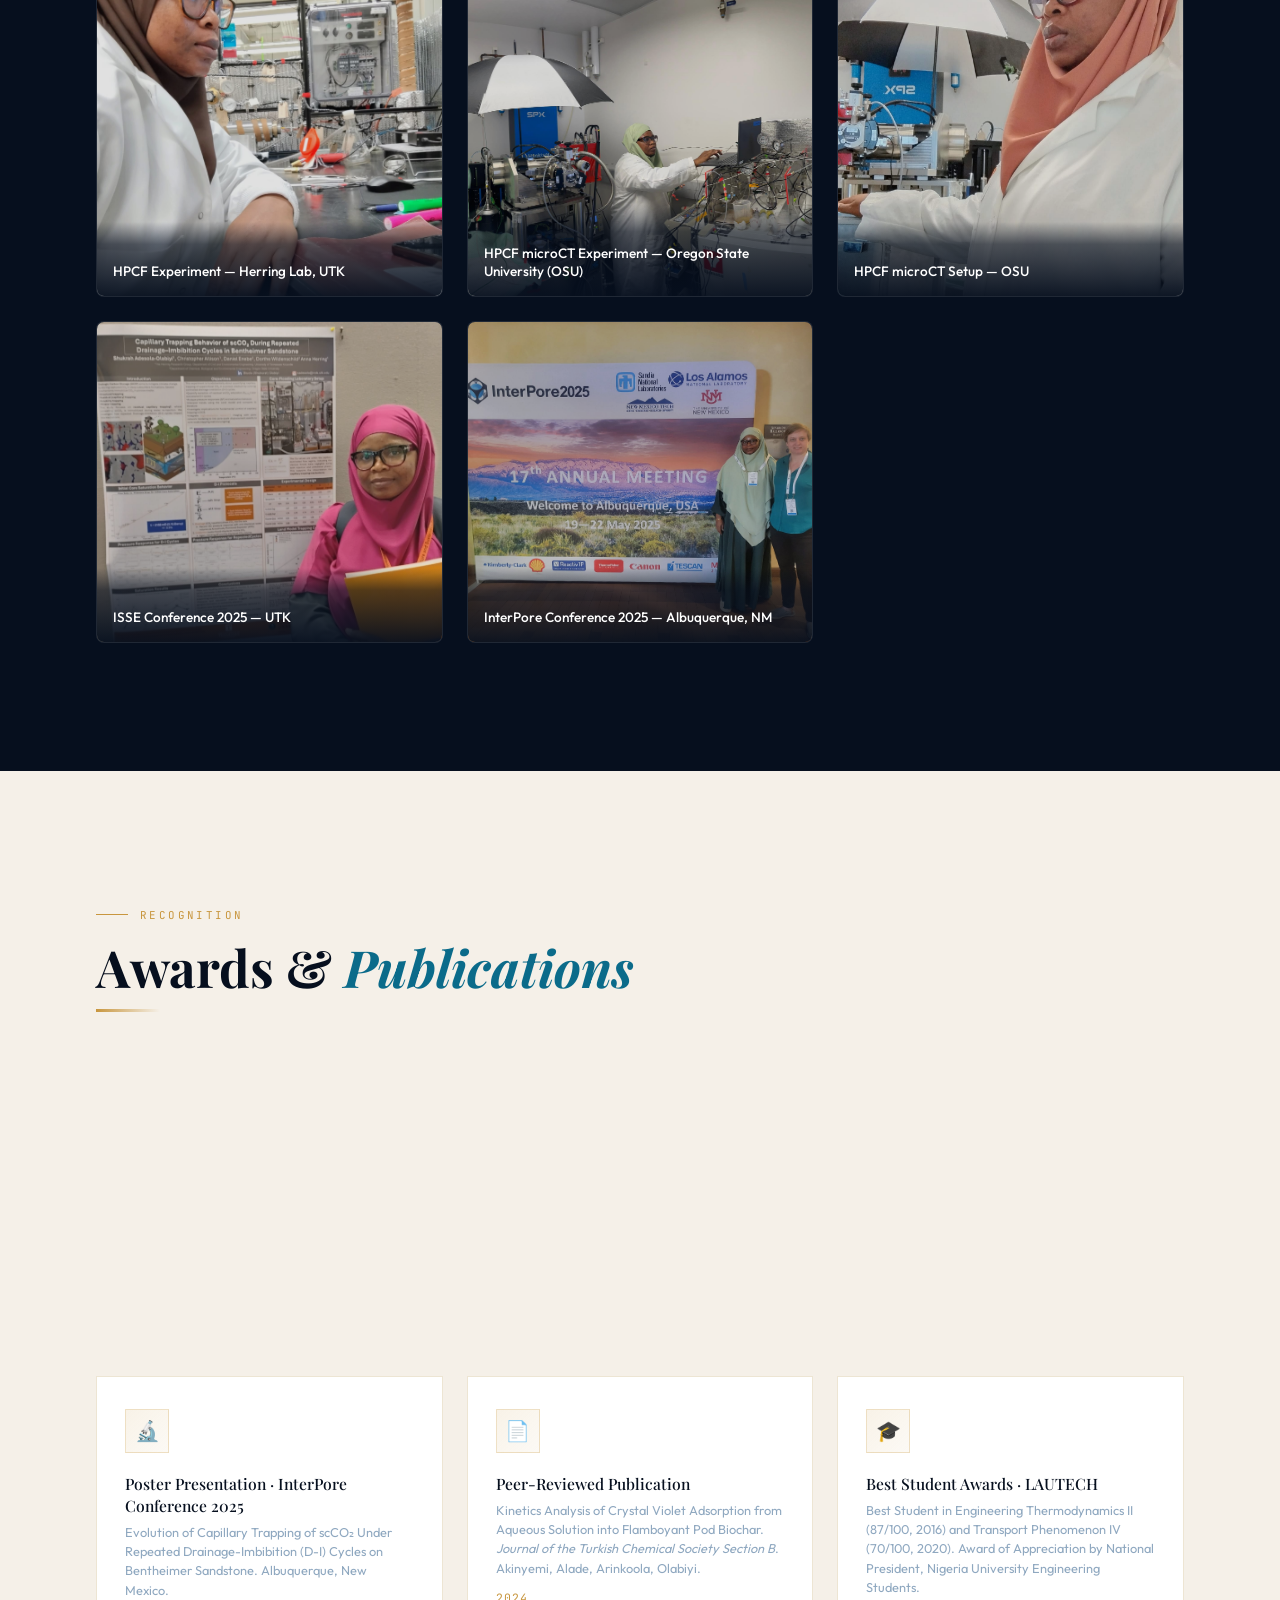
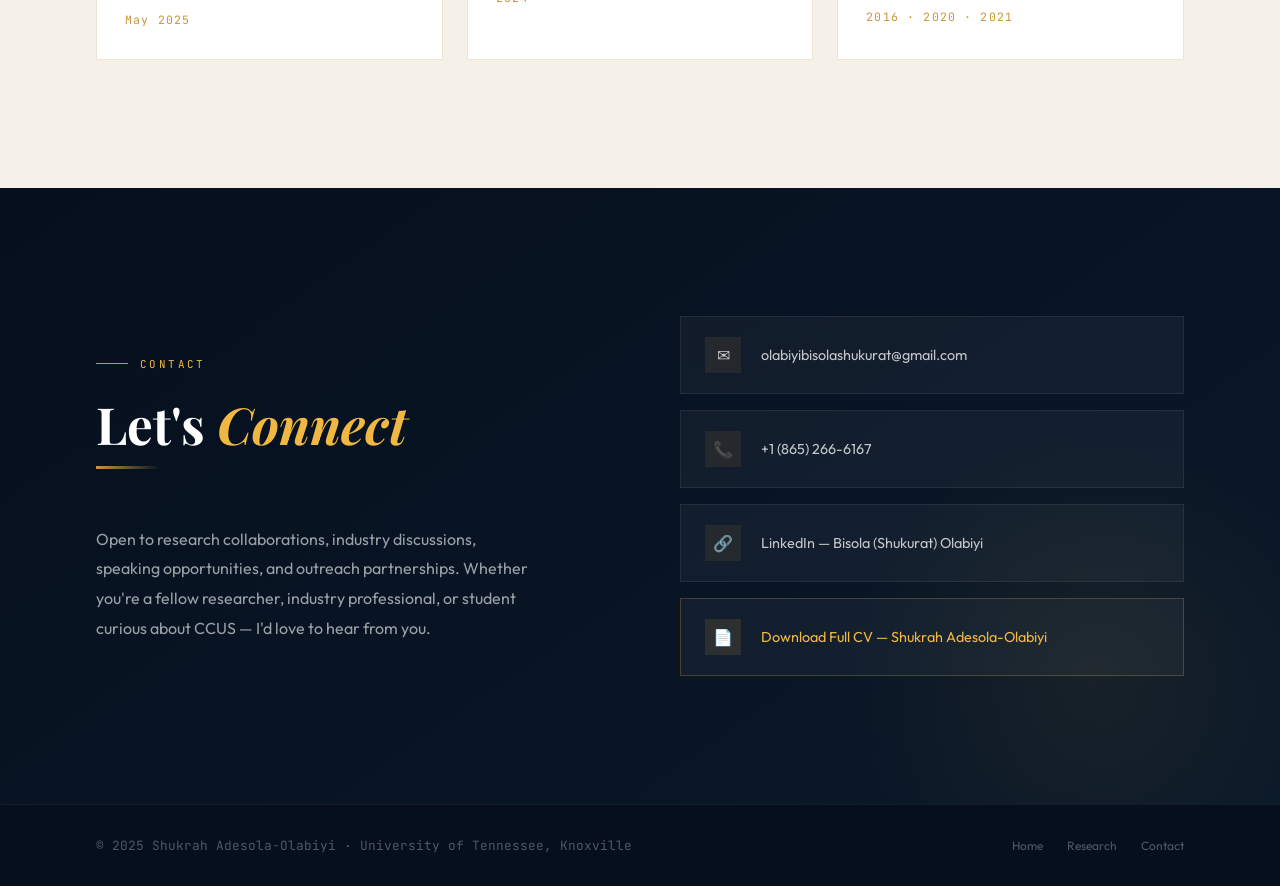
==== commit 1b32f573: "Update index.html" ====
--- a/index.html
+++ b/index.html
@@ -139,7 +139,7 @@
       <!-- HEADSHOT COLUMN -->
       <div class="about-photo-col reveal">
         <div class="about-headshot-wrap">
-          <img src="assets/images/headshot.jpg" alt="Shukrah Adesola-Olabiyi" class="about-headshot">
+          <img src="assets/images/passport.jpeg" alt="Shukrah Adesola-Olabiyi" class="about-headshot">
           <div class="about-headshot-badge">
             <span class="badge-dot"></span>
             <span>PhD · UTK · 2025–Present</span>
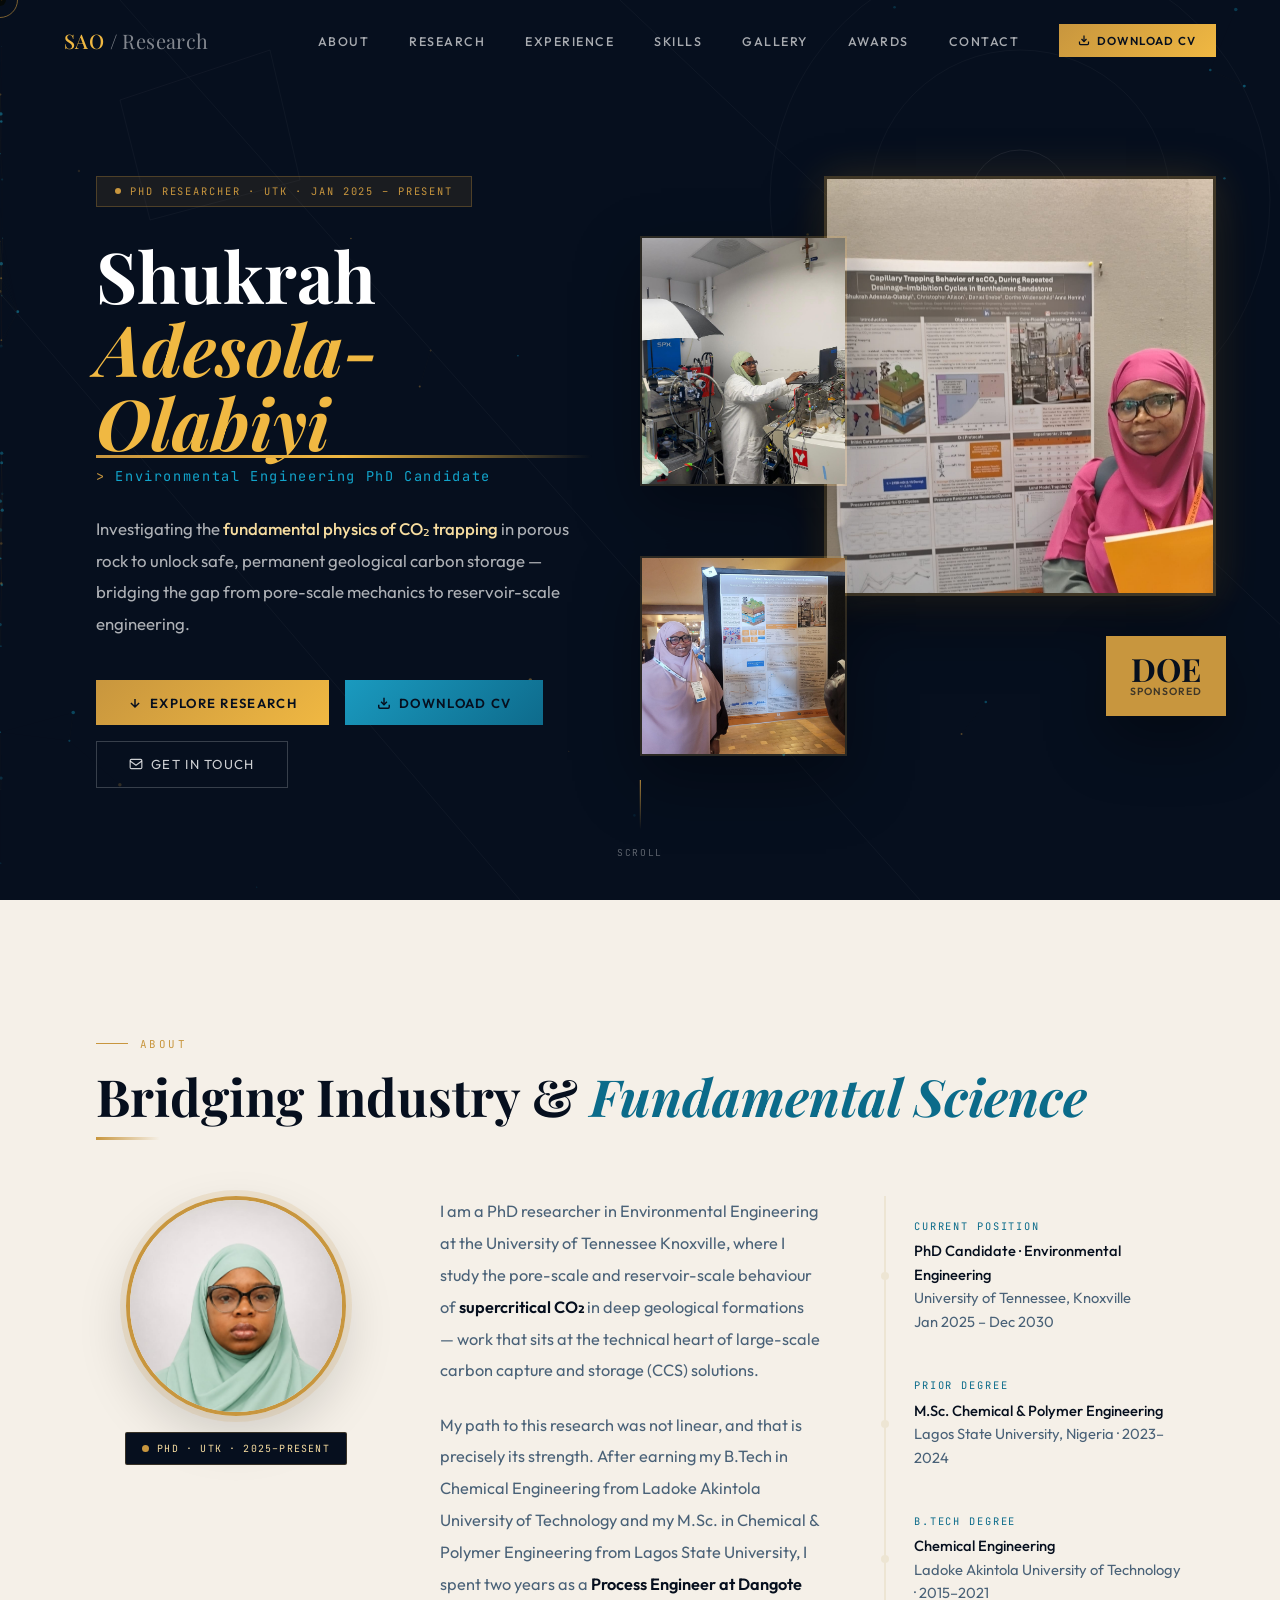
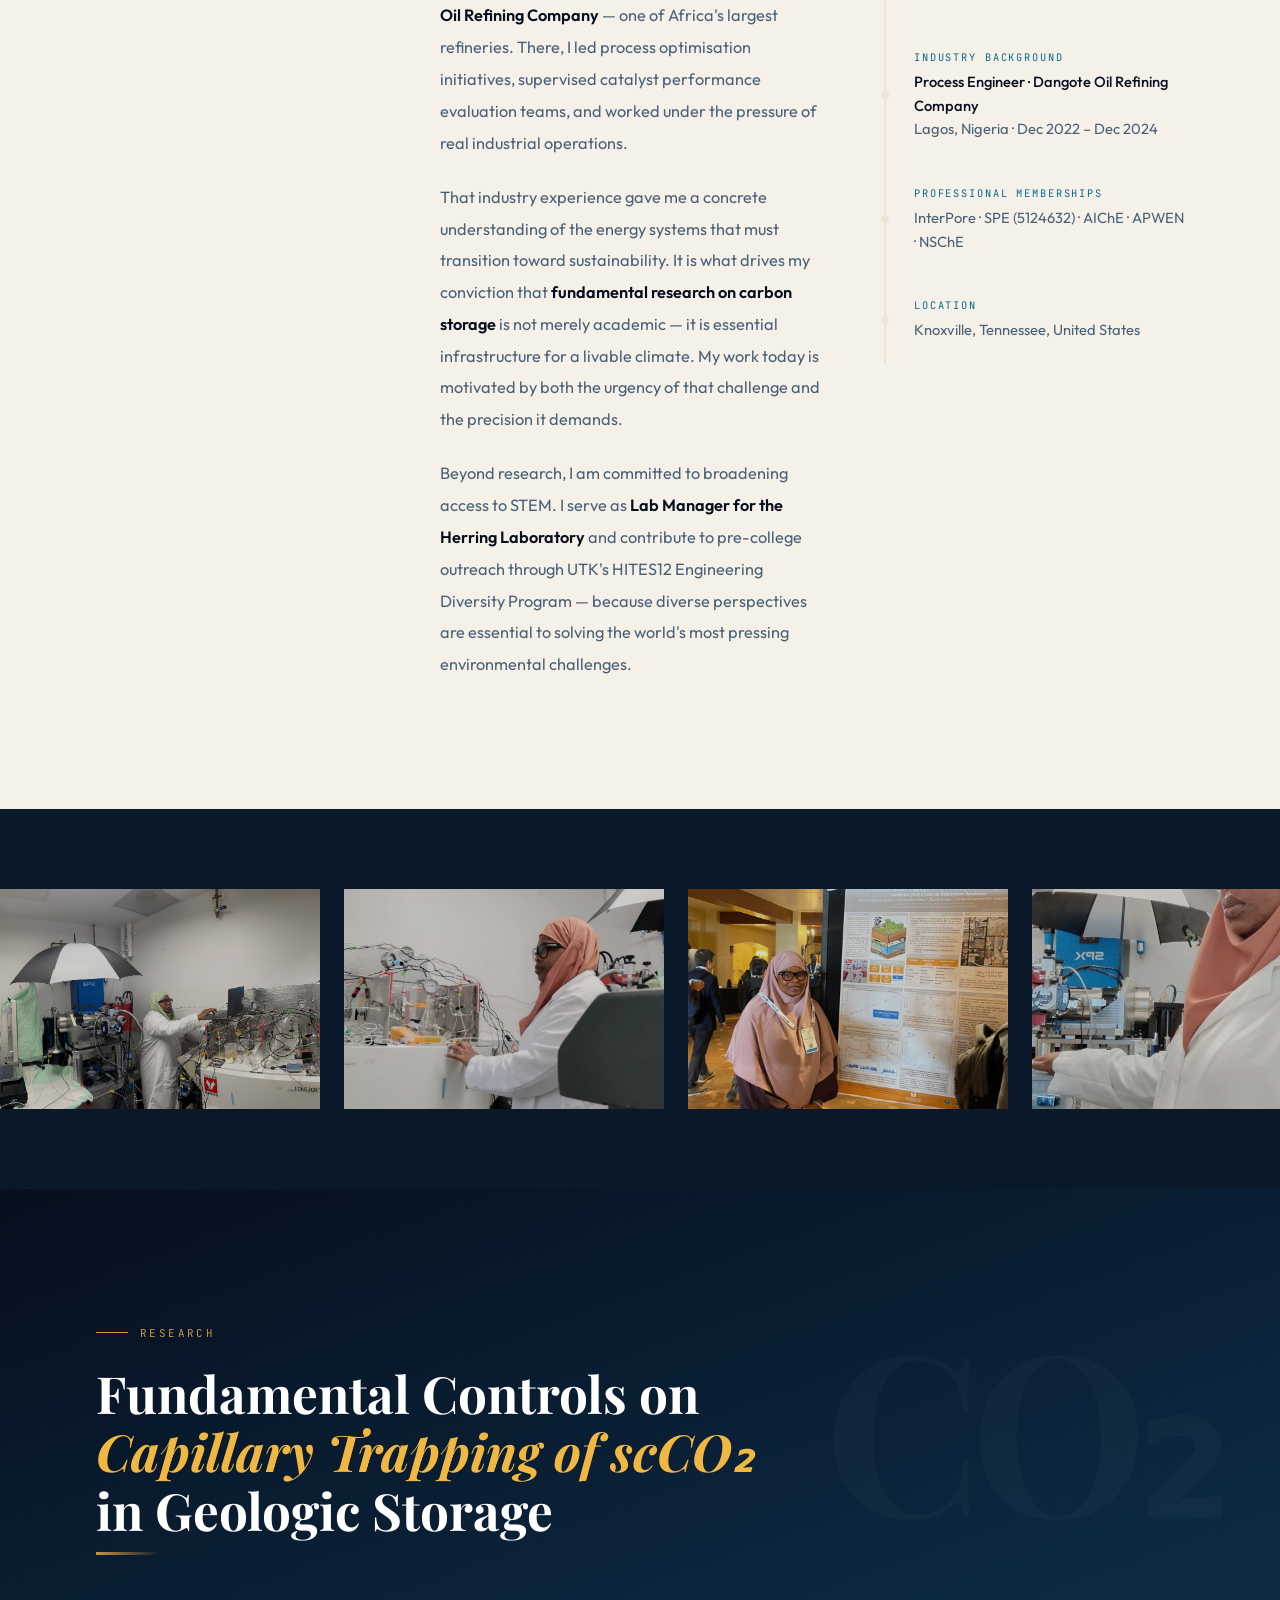
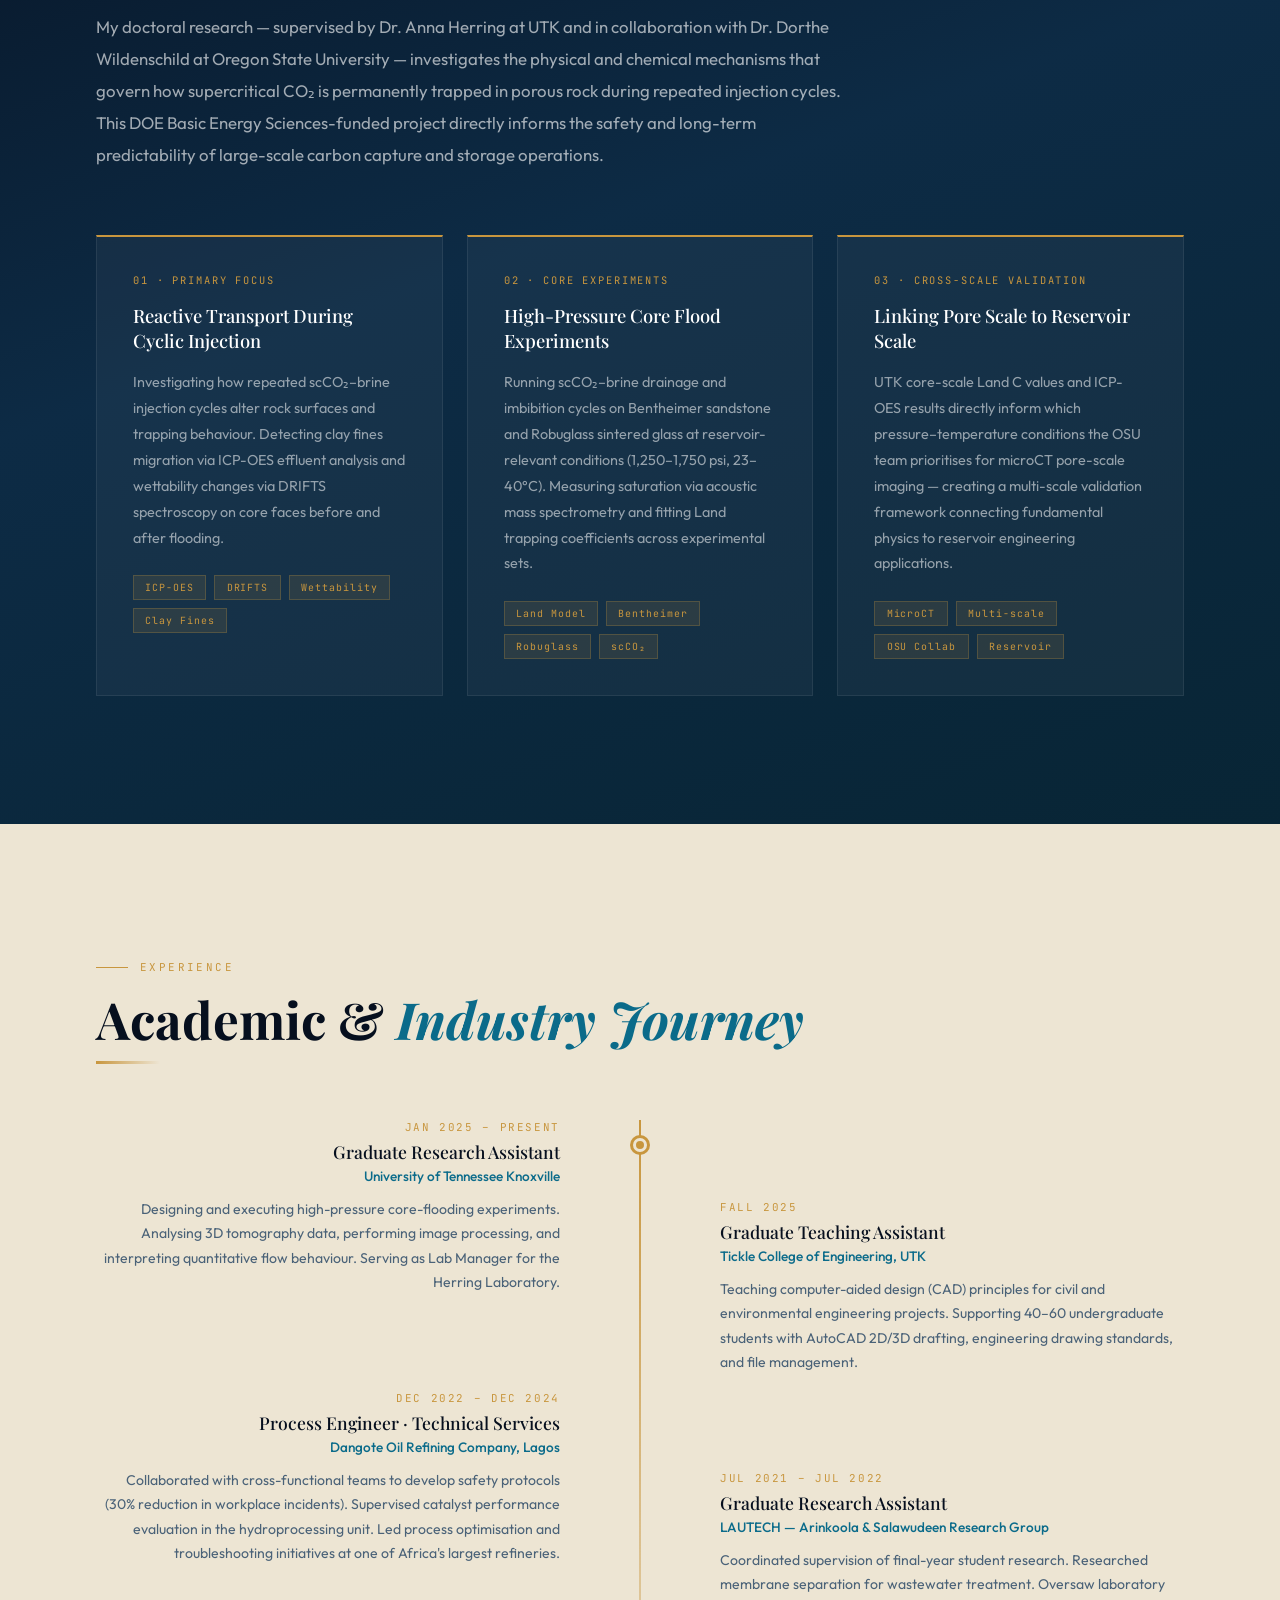
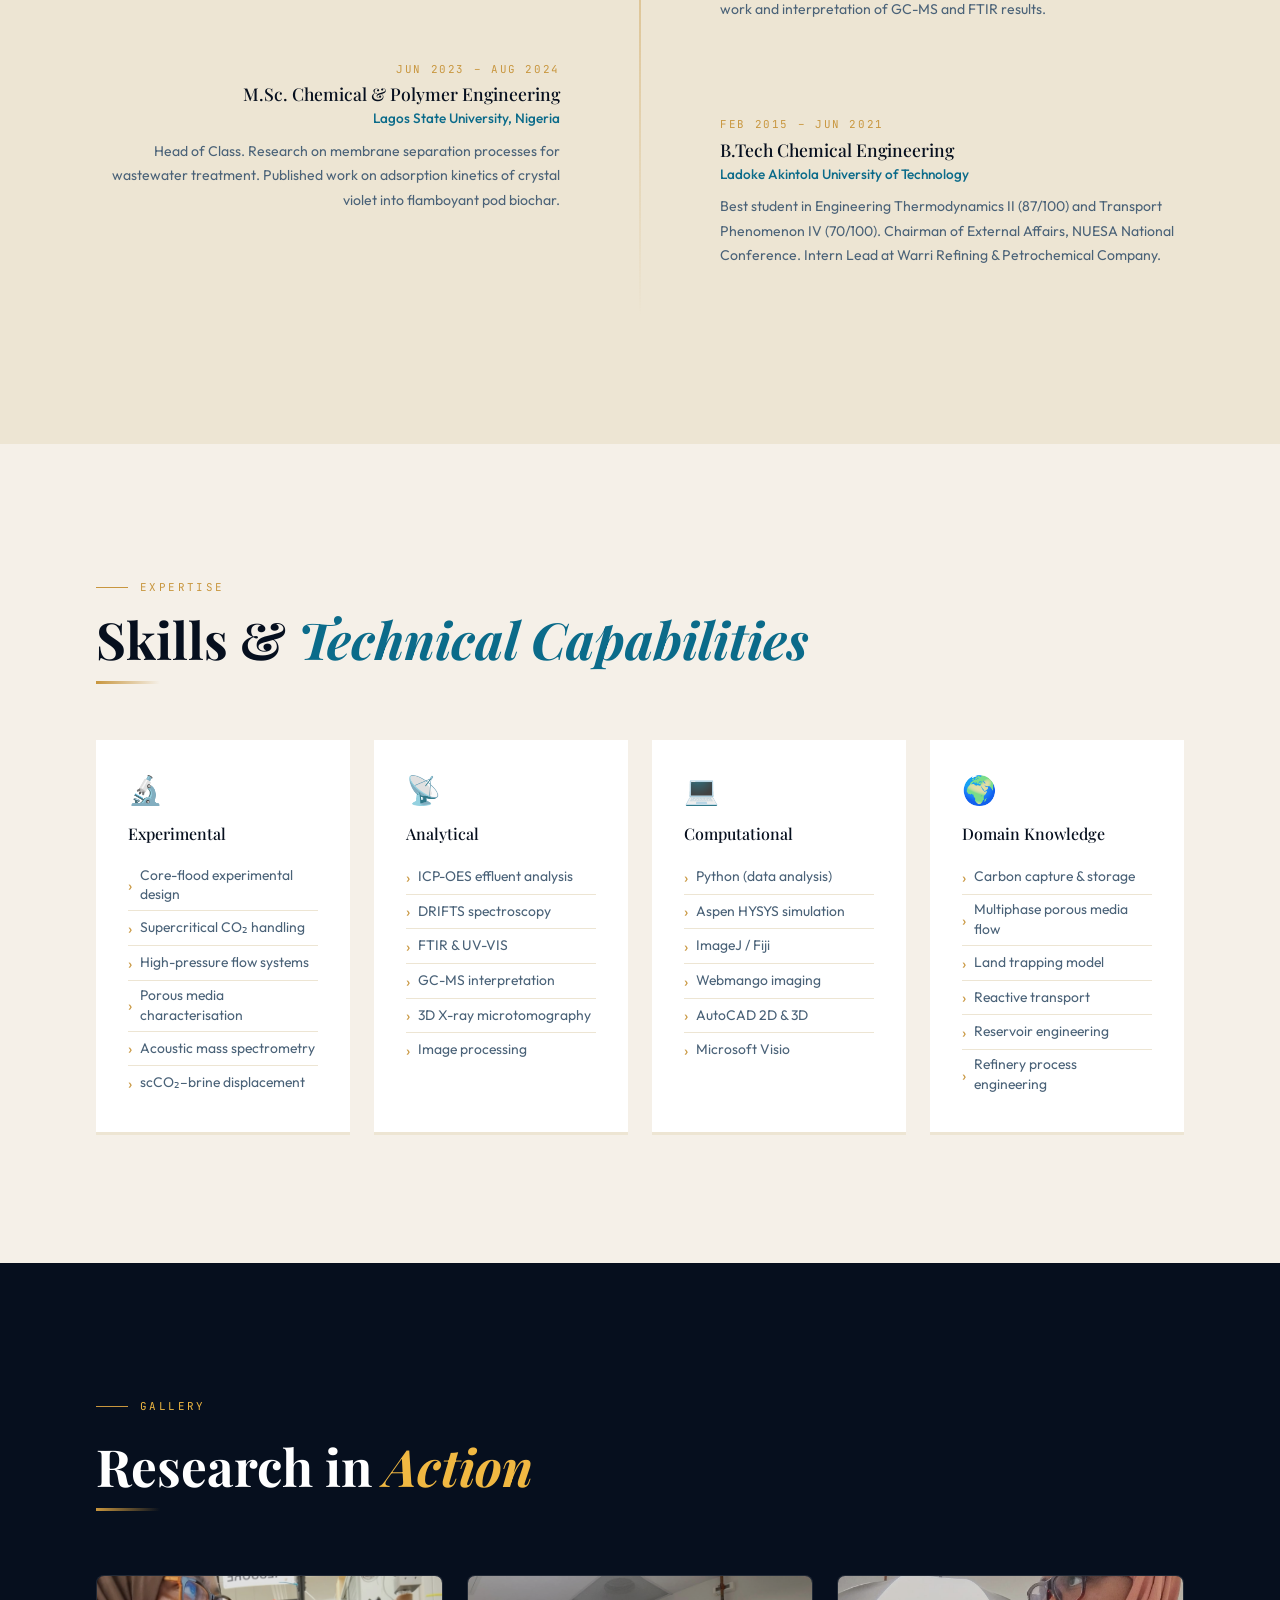
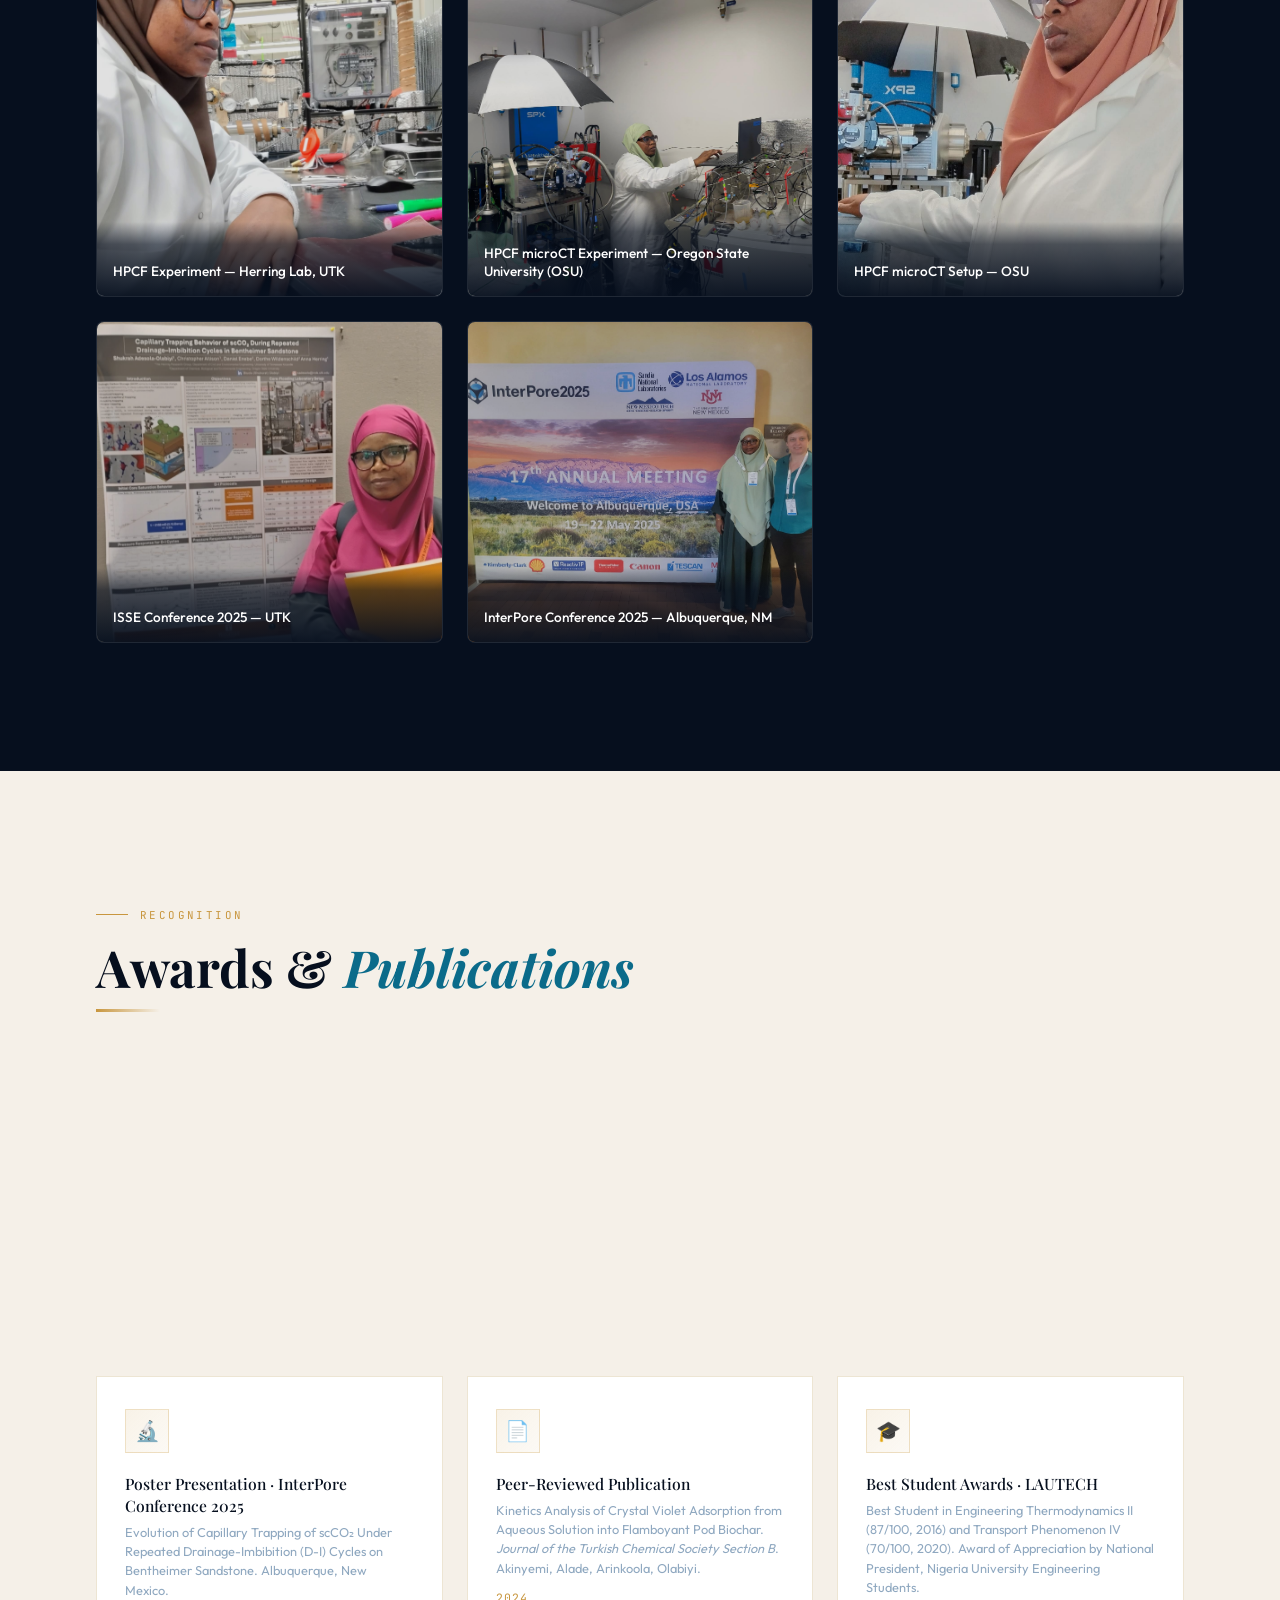
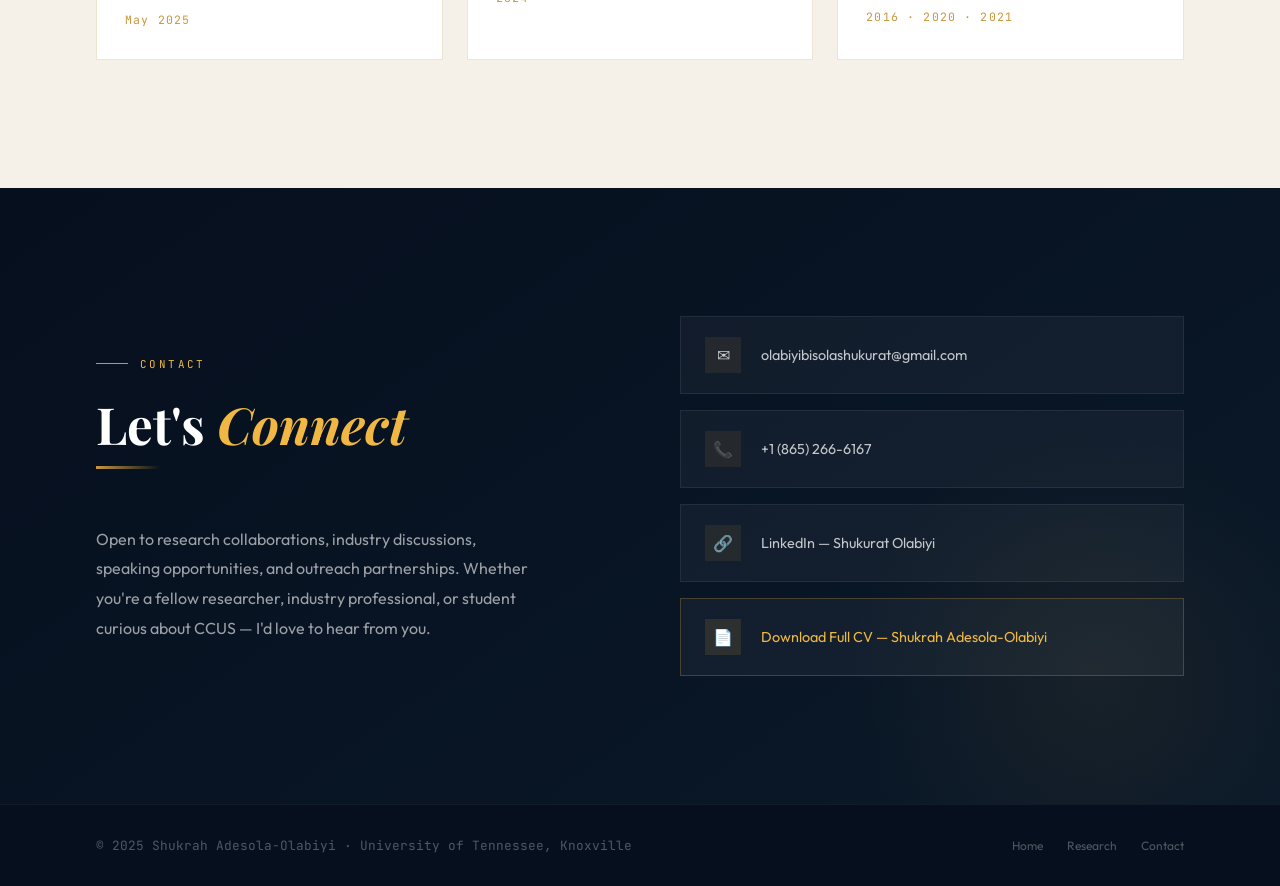
==== commit 287559fe: "Update index.html" ====
--- a/index.html
+++ b/index.html
@@ -495,7 +495,7 @@
         <!-- UPDATE: Replace # with your actual LinkedIn URL -->
         <a href="https://www.linkedin.com/in/shukrah-adesola/" target="_blank" rel="noopener" class="c-link">
           <div class="c-link-icon">🔗</div>
-          LinkedIn — Bisola (Shukurat) Olabiyi
+          LinkedIn — Shukurat Olabiyi
         </a>
         <a href="assets/Shukrah_Adesola-Olabiyi_CV.pdf" download="Shukrah_Adesola-Olabiyi_CV.pdf" class="c-link" style="border-color: rgba(200,150,62,0.3); color: var(--gold-lt);">
           <div class="c-link-icon" style="background: rgba(200,150,62,0.15);">📄</div>
